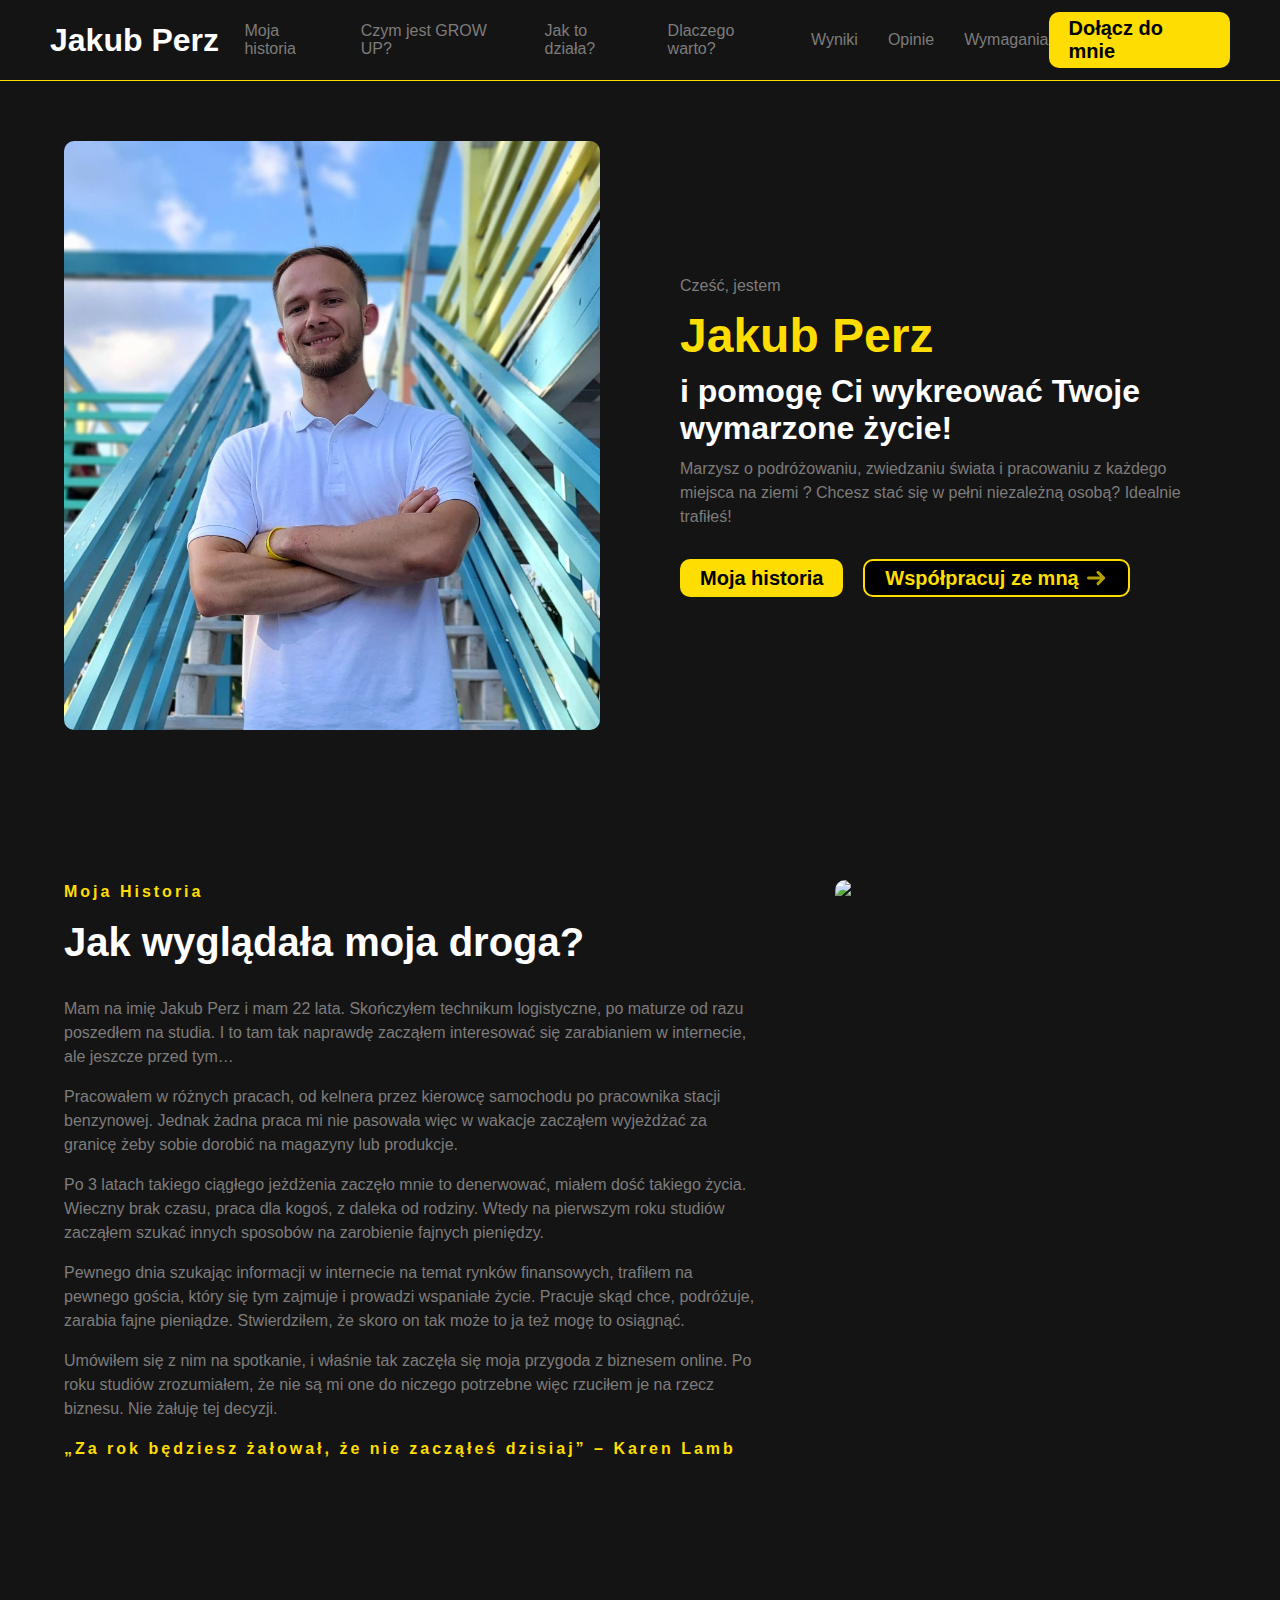
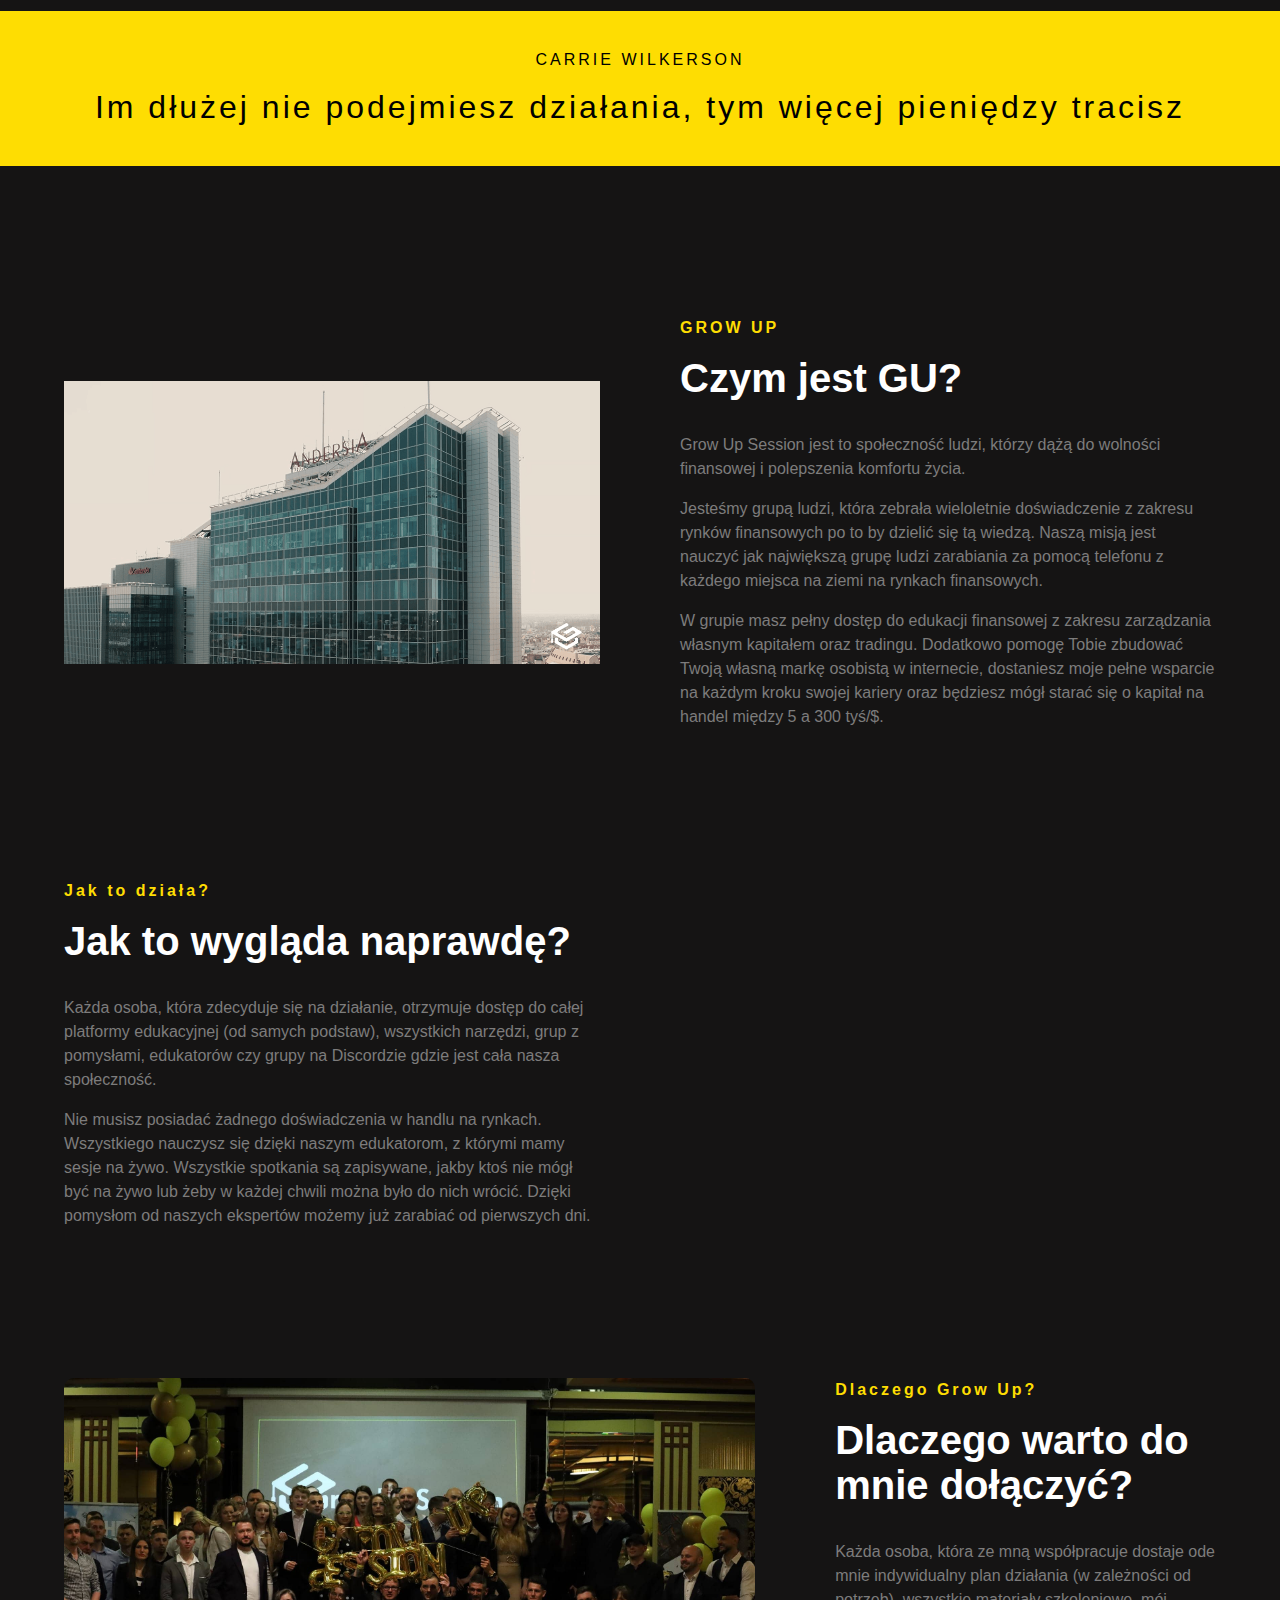
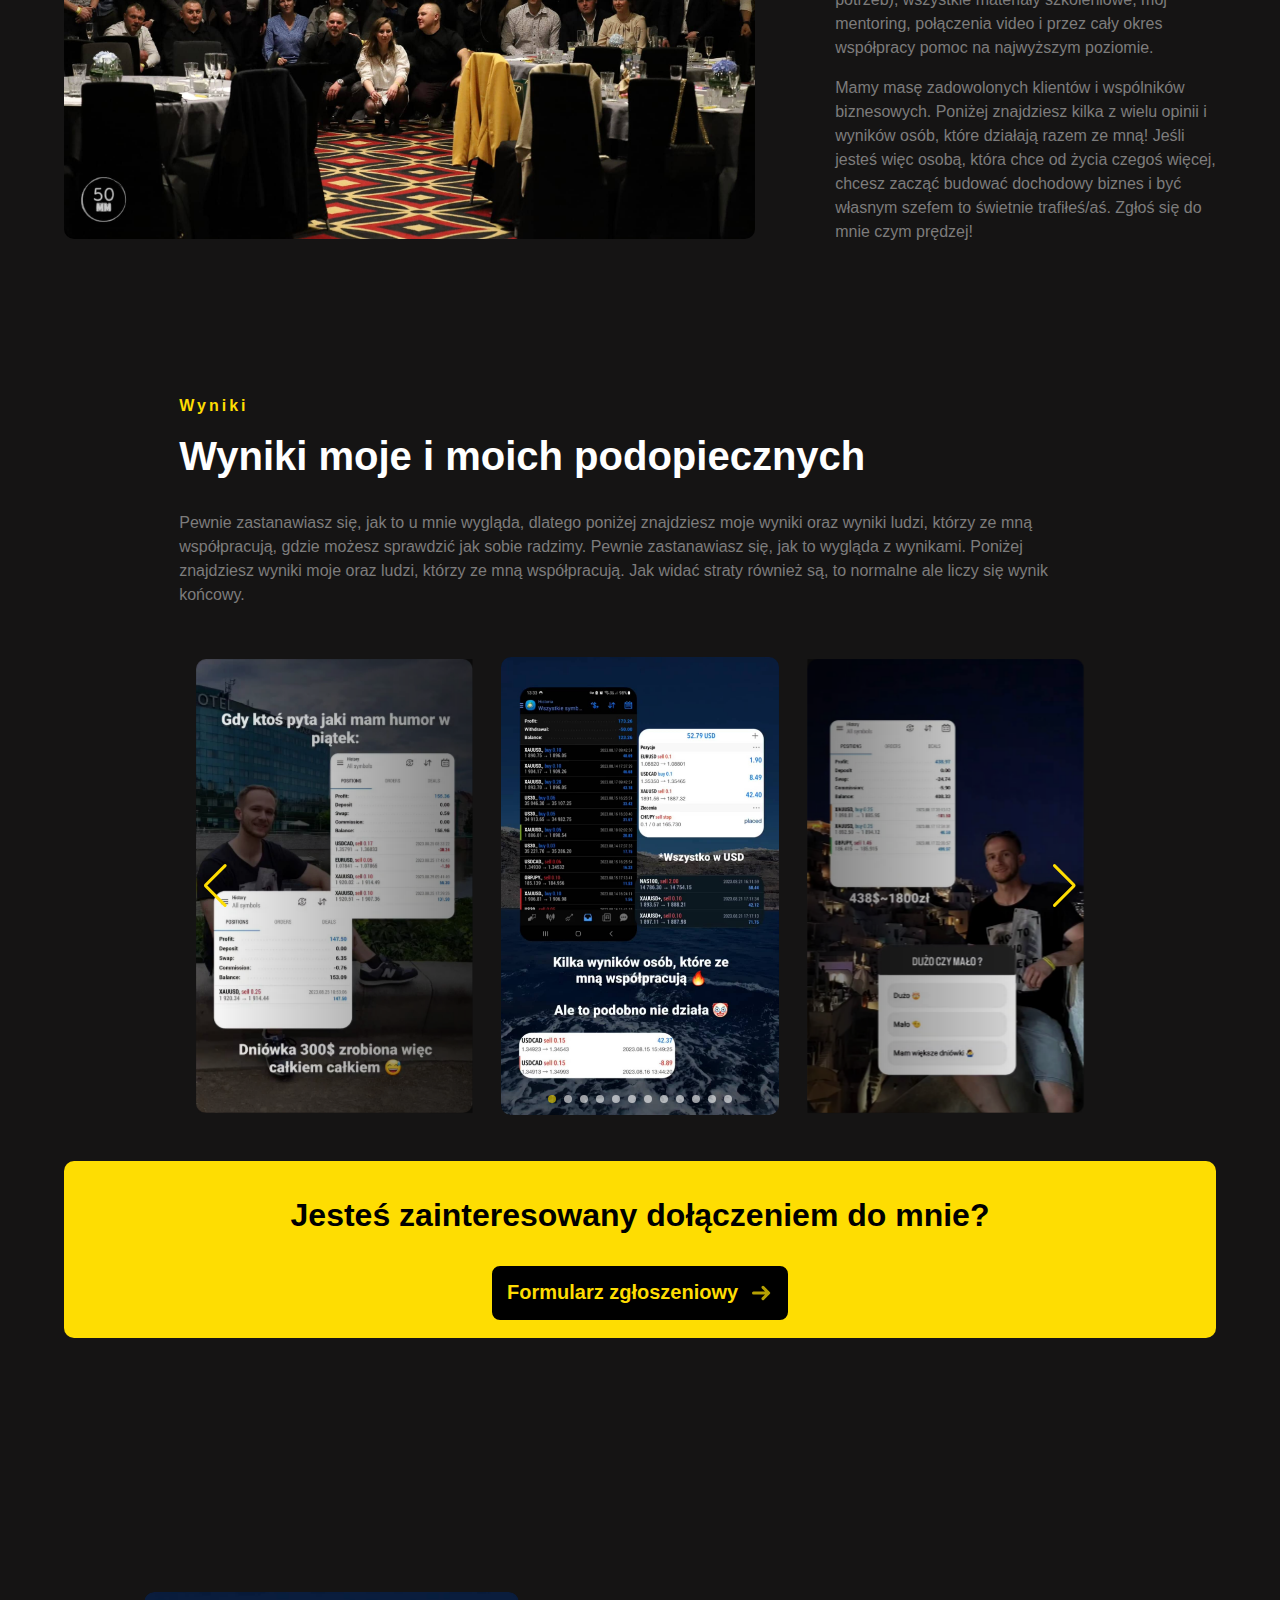
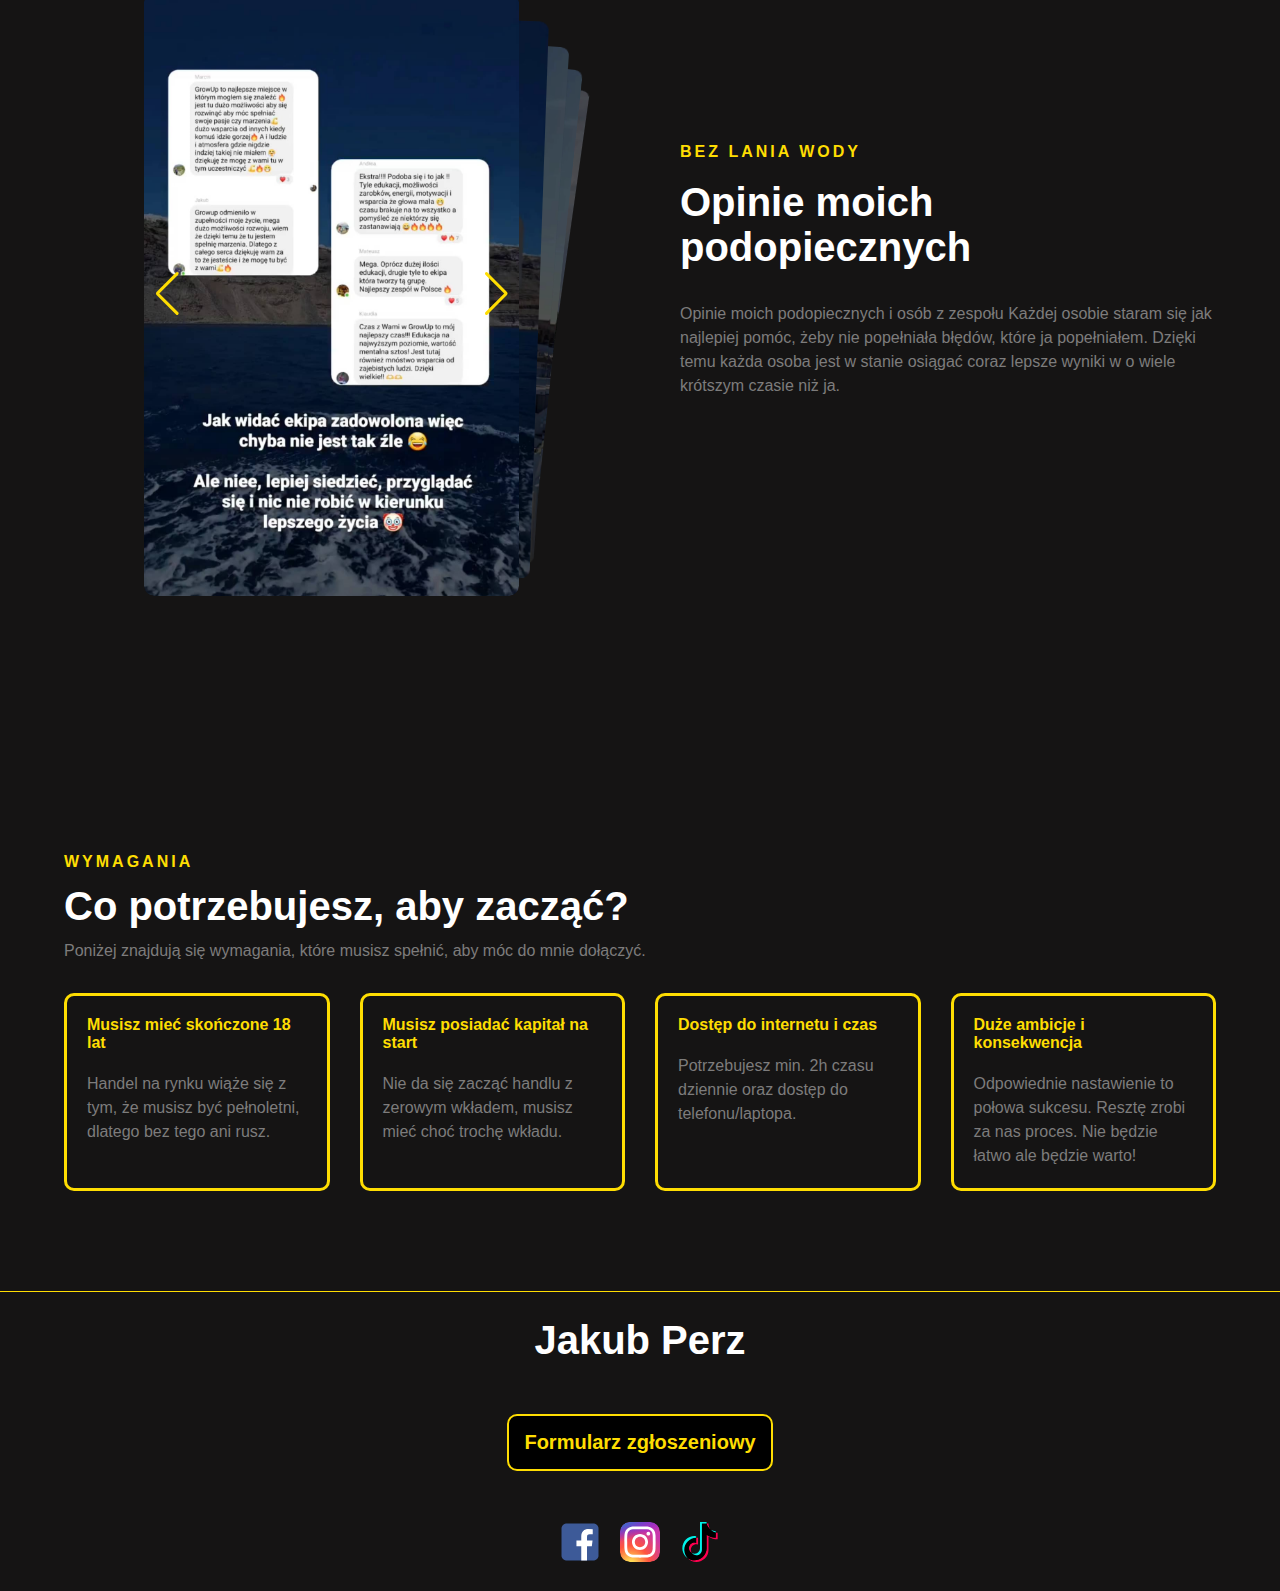
==== index.html @ eadfb3bd "add images" ====
<!DOCTYPE html>
<html lang="pl">
  <head>
    <meta charset="UTF-8" />
    <meta name="viewport" content="width=device-width, initial-scale=1.0" />
    <title>Jakub Perz</title>
    <link rel="stylesheet" type="text/css" href="./css/style.css" />
    <link
      rel="stylesheet"
      href="https://cdn.jsdelivr.net/npm/swiper@10/swiper-bundle.min.css"
    />
    <link
      rel="apple-touch-icon"
      sizes="180x180"
      href="./assets/favicon/apple-touch-icon.png"
    />
    <link
      rel="icon"
      type="image/png"
      sizes="32x32"
      href="./assets/favicon/favicon-32x32.png"
    />
    <link
      rel="icon"
      type="image/png"
      sizes="16x16"
      href="./assets/favicon/favicon-16x16.png"
    />
    <link rel="manifest" href="./assets/favicon/site.webmanifest" />
  </head>
  <body>
    <header class="header">
      <div class="header__wrapper">
        <h1 class="header__logo">Jakub Perz</h1>
        <nav class="header__menu" role="navigation">
          <ul class="nav__menu">
            <li class="nav__menu__item">
              <a class="nav__menu__link" href="#moja-historia">
                Moja historia
              </a>
            </li>
            <li class="nav__menu__item">
              <a class="nav__menu__link" href="#czym-jest-grow-up?">
                Czym jest GROW UP?
              </a>
            </li>
            <li class="nav__menu__item">
              <a class="nav__menu__link" href="#jak-to-działa?"
                >Jak to działa?</a
              >
            </li>
            <li class="nav__menu__item">
              <a class="nav__menu__link" href="#dlaczego-warto?"
                >Dlaczego warto?</a
              >
            </li>
            <li class="nav__menu__item">
              <a class="nav__menu__link" href="#wyniki">Wyniki</a>
            </li>
            <li class="nav__menu__item">
              <a class="nav__menu__link" href="#opinie">Opinie</a>
            </li>
            <li class="nav__menu__item">
              <a class="nav__menu__link" href="#wymagania">Wymagania</a>
            </li>
          </ul>
        </nav>
        <div class="button-wrapper">
          <a class="button" href="./formularz.html"> Dołącz do mnie </a>
          <div class="hamburger">
            <span class="bar"></span>
            <span class="bar"></span>
            <span class="bar"></span>
          </div>
        </div>
      </div>
    </header>
    <main class="container">
      <div class="main__wrapper">
        <section class="about section">
          <img src="./assets/images/Zdjęcia/8.jpg" alt="" />
          <div class="about__text">
            <div class="about__text--small">Cześć, jestem</div>
            <h2 class="about__text__name">Jakub Perz</h2>
            <h3 class="about__text__help">
              i pomogę Ci wykreować Twoje wymarzone życie!
            </h3>
            <p>
              Marzysz o podróżowaniu, zwiedzaniu świata i pracowaniu z każdego
              miejsca na ziemi ? Chcesz stać się w pełni niezależną osobą?
              Idealnie trafiłeś!
            </p>
            <div class="about__buttons-wrapper">
              <a href="#moja-historia" class="button smooth-scroll">
                Moja historia
              </a>
              <a href="./formularz.html" class="button button--outlined">
                Współpracuj ze mną
                <img
                  src="./assets/icons/arrowRight.svg"
                  alt="strzałka w prawo"
                  class="arrowRight"
                />
              </a>
            </div>
          </div>
        </section>
        <section id="moja-historia" class="my-history section">
          <div class="my-history__text-wrapper">
            <div class="my-history__text">Moja Historia</div>
            <h2 class="my-history__title">Jak wyglądała moja droga?</h2>
            <p>
              Mam na imię Jakub Perz i mam 22 lata. Skończyłem technikum
              logistyczne, po maturze od razu poszedłem na studia. I to tam tak
              naprawdę zacząłem interesować się zarabianiem w internecie, ale
              jeszcze przed tym…
            </p>
            <p>
              Pracowałem w różnych pracach, od kelnera przez kierowcę samochodu
              po pracownika stacji benzynowej. Jednak żadna praca mi nie
              pasowała więc w wakacje zacząłem wyjeżdżać za granicę żeby sobie
              dorobić na magazyny lub produkcje.
            </p>
            <p>
              Po 3 latach takiego ciągłego jeżdżenia zaczęło mnie to denerwować,
              miałem dość takiego życia. Wieczny brak czasu, praca dla kogoś, z
              daleka od rodziny. Wtedy na pierwszym roku studiów zacząłem szukać
              innych sposobów na zarobienie fajnych pieniędzy.
            </p>
            <p>
              Pewnego dnia szukając informacji w internecie na temat rynków
              finansowych, trafiłem na pewnego gościa, który się tym zajmuje i
              prowadzi wspaniałe życie. Pracuje skąd chce, podróżuje, zarabia
              fajne pieniądze. Stwierdziłem, że skoro on tak może to ja też mogę
              to osiągnąć.
            </p>
            <p>
              Umówiłem się z nim na spotkanie, i właśnie tak zaczęła się moja
              przygoda z biznesem online. Po roku studiów zrozumiałem, że nie są
              mi one do niczego potrzebne więc rzuciłem je na rzecz biznesu. Nie
              żałuję tej decyzji.
            </p>
            <div class="my-history__text">
              „Za rok będziesz żałował, że nie zacząłeś dzisiaj” – Karen Lamb
            </div>
          </div>
          <img src="./assets/images/Zdjęcia/5.JPG" loading="lazy" />
        </section>
      </div>
      <section class="quote">
        <div class="quote__author">CARRIE WILKERSON</div>
        <div class="quote__text">
          Im dłużej nie podejmiesz działania, tym więcej pieniędzy tracisz
        </div>
      </section>
      <div class="main__wrapper">
        <section id="czym-jest-grow-up?" class="company section">
          <video
            autoplay="false"
            loop
            muted
            playsinline
            poster="./assets/images/Zdjęcia/company-video-poster.png"
          >
            <source src="./assets/company-video.mp4" type="video/mp4" />
            Twoja przeglądarka nie wspiera video
          </video>
          <div class="company__text-wrapper">
            <div class="company__text">GROW UP</div>
            <h2 class="company__title">Czym jest GU?</h2>
            <p>
              Grow Up Session jest to społeczność ludzi, którzy dążą do wolności
              finansowej i polepszenia komfortu życia.
            </p>
            <p>
              Jesteśmy grupą ludzi, która zebrała wieloletnie doświadczenie z
              zakresu rynków finansowych po to by dzielić się tą wiedzą. Naszą
              misją jest nauczyć jak największą grupę ludzi zarabiania za pomocą
              telefonu z każdego miejsca na ziemi na rynkach finansowych.
            </p>
            <p>
              W grupie masz pełny dostęp do edukacji finansowej z zakresu
              zarządzania własnym kapitałem oraz tradingu. Dodatkowo pomogę
              Tobie zbudować Twoją własną markę osobistą w internecie,
              dostaniesz moje pełne wsparcie na każdym kroku swojej kariery oraz
              będziesz mógł starać się o kapitał na handel między 5 a 300 tyś/$.
            </p>
          </div>
        </section>
        <section id="jak-to-działa?" class="how section">
          <div class="how__text-wrapper">
            <div class="how__text">Jak to działa?</div>
            <h2 class="how__title">Jak to wygląda naprawdę?</h2>
            <p>
              Każda osoba, która zdecyduje się na działanie, otrzymuje dostęp do
              całej platformy edukacyjnej (od samych podstaw), wszystkich
              narzędzi, grup z pomysłami, edukatorów czy grupy na Discordzie
              gdzie jest cała nasza społeczność.
            </p>
            <p>
              Nie musisz posiadać żadnego doświadczenia w handlu na rynkach.
              Wszystkiego nauczysz się dzięki naszym edukatorom, z którymi mamy
              sesje na żywo. Wszystkie spotkania są zapisywane, jakby ktoś nie
              mógł być na żywo lub żeby w każdej chwili można było do nich
              wrócić. Dzięki pomysłom od naszych ekspertów możemy już zarabiać
              od pierwszych dni.
            </p>
          </div>
          <iframe
            src="https://www.youtube.com/embed/PjYGWsgnk8g"
            title="Pierwsza Konferencja GrowUp Session"
            frameborder="0"
            allow="accelerometer; autoplay; clipboard-write; encrypted-media; gyroscope; picture-in-picture; web-share"
            allowfullscreen
          ></iframe>
        </section>
        <section id="dlaczego-warto?" class="why section">
          <img src="./assets/images/Zdjęcia/group.JPG" loading="lazy" />
          <div class="why__text-wrapper">
            <div class="why__text">Dlaczego Grow Up?</div>
            <h2 class="why__title">Dlaczego warto do mnie dołączyć?</h2>
            <p>
              Każda osoba, która ze mną współpracuje dostaje ode mnie
              indywidualny plan działania (w zależności od potrzeb), wszystkie
              materiały szkoleniowe, mój mentoring, połączenia video i przez
              cały okres współpracy pomoc na najwyższym poziomie.
            </p>
            <p>
              Mamy masę zadowolonych klientów i wspólników biznesowych. Poniżej
              znajdziesz kilka z wielu opinii i wyników osób, które działają
              razem ze mną! Jeśli jesteś więc osobą, która chce od życia czegoś
              więcej, chcesz zacząć budować dochodowy biznes i być własnym
              szefem to świetnie trafiłeś/aś. Zgłoś się do mnie czym prędzej!
            </p>
          </div>
        </section>
        <section id="wyniki" class="results section">
          <div class="results__text-wrapper">
            <div class="results__title--small">Wyniki</div>
            <h2 class="results__title">Wyniki moje i moich podopiecznych</h2>
            <p>
              Pewnie zastanawiasz się, jak to u mnie wygląda, dlatego poniżej
              znajdziesz moje wyniki oraz wyniki ludzi, którzy ze mną
              współpracują, gdzie możesz sprawdzić jak sobie radzimy. Pewnie
              zastanawiasz się, jak to wygląda z wynikami. Poniżej znajdziesz
              wyniki moje oraz ludzi, którzy ze mną współpracują. Jak widać
              straty również są, to normalne ale liczy się wynik końcowy.
            </p>
          </div>
          <div class="swiper results-swiper">
            <div class="swiper-wrapper">
              <div class="swiper-slide">
                <img src="./assets/images/Wyniki/1.jpg" loading="lazy" />
              </div>
              <div class="swiper-slide">
                <img src="./assets/images/Wyniki/2.jpg" loading="lazy" />
              </div>
              <div class="swiper-slide">
                <img src="./assets/images/Wyniki/3.jpg" loading="lazy" />
              </div>
              <div class="swiper-slide">
                <img src="./assets/images/Wyniki/5.jpg" loading="lazy" />
              </div>
              <div class="swiper-slide">
                <img src="./assets/images/Wyniki/6.jpg" loading="lazy" />
              </div>
              <div class="swiper-slide">
                <img src="./assets/images/Wyniki/7.jpg" loading="lazy" />
              </div>
              <div class="swiper-slide">
                <img src="./assets/images/Wyniki/8.jpg" loading="lazy" />
              </div>
              <div class="swiper-slide">
                <img src="./assets/images/Wyniki/9.jpg" loading="lazy" />
              </div>
              <div class="swiper-slide">
                <img src="./assets/images/Wyniki/10.jpg" loading="lazy" />
              </div>
              <div class="swiper-slide">
                <img src="./assets/images/Wyniki/11.jpg" loading="lazy" />
              </div>
              <div class="swiper-slide">
                <img src="./assets/images/Wyniki/12.jpg" loading="lazy" />
              </div>
              <div class="swiper-slide">
                <img src="./assets/images/Wyniki/13.jpg" loading="lazy" />
              </div>
            </div>
            <div class="swiper-pagination"></div>
            <button class="swiper-button-next"></button>
            <button class="swiper-button-prev"></button>
          </div>
        </section>
        <section class="form-info">
          <div class="form-info__text">
            Jesteś zainteresowany dołączeniem do mnie?
          </div>
          <a href="./formularz.html" class="button button--outlined">
            Formularz zgłoszeniowy
            <img
              src="./assets/icons/arrowRight.svg"
              alt="strzałka w prawo"
              class="arrowRight"
            />
          </a>
        </section>
        <section id="opinie" class="opinions section">
          <div class="swiper swiper-opinions">
            <div class="swiper-wrapper">
              <div class="swiper-slide">
                <img src="./assets/images/Opinie/1.jpg" loading="lazy" />
              </div>
              <div class="swiper-slide">
                <img src="./assets/images/Opinie/2.jpg" loading="lazy" />
              </div>
              <div class="swiper-slide">
                <img src="./assets/images/Opinie/3.jpg" loading="lazy" />
              </div>
              <div class="swiper-slide">
                <img src="./assets/images/Opinie/4.jpg" loading="lazy" />
              </div>
              <div class="swiper-slide">
                <img src="./assets/images/Opinie/5.jpg" loading="lazy" />
              </div>
              <div class="swiper-slide">
                <img src="./assets/images/Opinie/6.jpg" loading="lazy" />
              </div>
              <div class="swiper-slide">
                <img src="./assets/images/Opinie/7.jpg" loading="lazy" />
              </div>
              <div class="swiper-slide">
                <img src="./assets/images/Opinie/8.jpg" loading="lazy" />
              </div>
              <div class="swiper-slide">
                <img src="./assets/images/Opinie/9.jpg" loading="lazy" />
              </div>
              <div class="swiper-slide">
                <img src="./assets/images/Opinie/10.jpg" loading="lazy" />
              </div>
              <div class="swiper-slide">
                <img src="./assets/images/Opinie/11.jpg" loading="lazy" />
              </div>
              <div class="swiper-slide">
                <img src="./assets/images/Opinie/12.jpg" loading="lazy" />
              </div>
              <div class="swiper-slide">
                <img src="./assets/images/Opinie/13.jpg" loading="lazy" />
              </div>
            </div>
            <button class="swiper-button-next"></button>
            <button class="swiper-button-prev"></button>
          </div>
          <div class="opinions__text-wrapper">
            <div class="opinions__title--small">BEZ LANIA WODY</div>
            <h2 class="opinions__title">Opinie moich podopiecznych</h2>
            <p>
              Opinie moich podopiecznych i osób z zespołu Każdej osobie staram
              się jak najlepiej pomóc, żeby nie popełniała błędów, które ja
              popełniałem. Dzięki temu każda osoba jest w stanie osiągać coraz
              lepsze wyniki w o wiele krótszym czasie niż ja.
            </p>
          </div>
        </section>
        <section class="requirements" id="wymagania">
          <div class="requirements__text-wrapper">
            <div class="requirements__title--small">WYMAGANIA</div>
            <h2 class="requirements__title">Co potrzebujesz, aby zacząć?</h2>
            <p>
              Poniżej znajdują się wymagania, które musisz spełnić, aby móc do
              mnie dołączyć.
            </p>
          </div>
          <div class="cards">
            <div class="cards__item">
              <div class="cards__item__title">Musisz mieć skończone 18 lat</div>
              <p>
                Handel na rynku wiąże się z tym, że musisz być pełnoletni,
                dlatego bez tego ani rusz.
              </p>
            </div>
            <div class="cards__item">
              <div class="cards__item__title">
                Musisz posiadać kapitał na start
              </div>
              <p>
                Nie da się zacząć handlu z zerowym wkładem, musisz mieć choć
                trochę wkładu.
              </p>
            </div>
            <div class="cards__item">
              <div class="cards__item__title">Dostęp do internetu i czas</div>
              <p>
                Potrzebujesz min. 2h czasu dziennie oraz dostęp do
                telefonu/laptopa.
              </p>
            </div>
            <div class="cards__item">
              <div class="cards__item__title">Duże ambicje i konsekwencja</div>
              <p>
                Odpowiednie nastawienie to połowa sukcesu. Resztę zrobi za nas
                proces. Nie będzie łatwo ale będzie warto!
              </p>
            </div>
          </div>
        </section>
        <section></section>
      </div>
    </main>
    <footer>
      <div class="logo">Jakub Perz</div>
      <a href="./formularz.html" class="button button--outlined"
        >Formularz zgłoszeniowy
      </a>
      <div class="icons">
        <a
          class="icons_item"
          target="_blank"
          href="https://www.facebook.com/jakub.perz.3"
        >
          <img src="./assets/icons/facebook.svg" alt="facebook" />
        </a>
        <a
          class="icons_item"
          target="_blank"
          href="https://www.instagram.com/jakub_perz/"
        >
          <img src="./assets/icons/instagram.svg" alt="instagram" />
        </a>
        <a
          class="icons_item"
          target="_blank"
          href="https://www.tiktok.com/@jakub_22121"
        >
          <img src="./assets/icons/tiktok.svg" alt="tiktok" />
        </a>
      </div>
    </footer>
  </body>
  <script src="https://cdn.jsdelivr.net/npm/swiper@10/swiper-bundle.min.js"></script>
  <script src="./js/script.js"></script>
</html>
---- css/style.css ----
*,
html,
*:before,
*:after {
  padding: 0;
  margin: 0;
  box-sizing: border-box;
  font-family: "Poppins", sans-serif;
}

html {
  scroll-behavior: smooth;
  scroll-padding-top: 150px;
}

body {
  background-color: #151414;
}

.main__wrapper {
  width: 70%;
  margin-left: 15%;
  margin-right: 15%;
}

.container {
  margin-top: 50px;
}

img {
  width: 100%;
  height: auto;
  border-radius: 10px;
}

.section {
  display: grid;
  grid-template-columns: 1fr 1fr;
  -moz-column-gap: 80px;
       column-gap: 80px;
  width: 100%;
  margin-bottom: 150px;
}

@media screen and (max-width: 1200px) {
  .main__wrapper {
    width: 98%;
    margin-left: 1%;
    margin-right: 1%;
  }
  .section {
    grid-template-columns: 1fr;
  }
}
@media screen and (max-width: 1500px) {
  .main__wrapper {
    width: 90%;
    margin-left: 5%;
    margin-right: 5%;
  }
}
::-webkit-scrollbar {
  border: 2px solid #fff;
  border-radius: 10px;
}

::-webkit-scrollbar-thumb {
  background-color: #fedd02;
  border-radius: 10px;
}

.button {
  display: flex;
  align-items: center;
  min-width: -moz-fit-content;
  min-width: fit-content;
  background-color: #fedd02;
  color: #000;
  padding: 5px 20px;
  border-radius: 10px;
  font-size: 1.25rem;
  font-weight: 600;
  text-decoration: none;
}
.button .arrowLeft {
  margin-right: 5px;
  width: 24px;
  height: 24px;
}
.button .arrowRight {
  margin-left: 5px;
  width: 24px;
  height: 24px;
}
.button--outlined {
  background-color: #000;
  border: 2px solid #fedd02;
  color: #fedd02;
}
.button:hover {
  opacity: 0.7;
}

.header {
  position: sticky;
  top: 0;
  background-color: #151414;
  border-bottom: 1px solid #fedd02;
  z-index: 10;
  width: 100%;
}
.header__wrapper {
  height: 80px;
  display: flex;
  align-items: center;
  justify-content: space-between;
  margin: 0 50px;
}
.header__logo {
  color: #fff;
  width: 200px;
}

.nav__menu {
  display: flex;
  justify-content: center;
  flex-wrap: nowrap;
  align-items: center;
  gap: 30px;
  width: 100%;
}
.nav__menu__item {
  list-style: none;
}
.nav__menu__link {
  color: #7d7c7c;
  text-decoration: none;
  position: relative;
}
.nav__menu__link::after {
  content: "";
  position: absolute;
  background-color: #fedd02;
  height: 3px;
  width: 0;
  left: 0;
  bottom: -10px;
  transition: 0.3s;
}
.nav__menu__link:hover::after {
  width: 100%;
}
.nav__menu__link:hover {
  color: #fff;
}

.hamburger {
  display: none;
  cursor: pointer;
}

.bar {
  display: block;
  width: 25px;
  height: 3px;
  margin: 5px auto;
  transition: all 0.3s ease-in-out;
  background-color: #fff;
}

@media screen and (max-width: 1200px) {
  .header__wrapper {
    justify-content: space-between;
    margin: 0 20px;
  }
  .hamburger {
    display: block;
  }
  .hamburger.active .bar:nth-child(2) {
    opacity: 0;
  }
  .hamburger.active .bar:nth-child(1) {
    transform: translateY(8px) rotate(45deg);
  }
  .hamburger.active .bar:nth-child(3) {
    transform: translateY(-8px) rotate(-45deg);
  }
  .nav__menu {
    position: fixed;
    left: -110%;
    top: 81px;
    gap: 0;
    flex-direction: column;
    background-color: #151414;
    width: 100%;
    text-align: center;
    transition: 0.3s;
    font-size: 1rem;
    padding: 20px 0;
    box-shadow: 0px 4px 18px 0px rgba(95, 99, 32, 0.5);
  }
  .nav__menu__item {
    margin: 16px 0;
  }
  .nav__menu.active {
    left: 0;
  }
  .button-wrapper {
    display: flex;
    align-items: center;
  }
  .button-wrapper .button {
    margin-right: 1rem;
    padding: 10px;
    font-size: 12px;
    font-weight: 800;
  }
}
footer {
  display: grid;
  grid-template-columns: 1fr;
  justify-items: center;
  align-items: center;
  margin-top: 100px;
  height: 300px;
  border-top: 1px solid #fedd02;
}
footer .button {
  display: flex;
  align-items: center;
  justify-content: space-between;
  padding: 15px;
}
footer .logo {
  width: 100%;
  font-size: 2.5rem;
  font-weight: 700;
  text-align: center;
  color: #fff;
}
footer .icons {
  display: grid;
  grid-template-columns: repeat(3, 1fr);
  gap: 20px;
}
footer img {
  width: 40px;
  height: 40px;
}

.about {
  margin-top: 60px;
}
.about__text {
  display: grid;
  grid-template-columns: 1fr;
  align-content: center;
  row-gap: 10px;
  width: 100%;
}
.about__text__name {
  font-size: 3rem;
  color: #fedd02;
}
.about__text__help {
  color: #fff;
  font-size: 2rem;
}
.about__text--small {
  font-weight: 200;
  font-size: 1rem;
  color: #7d7c7c;
  line-height: 1.5rem;
}
.about__buttons-wrapper {
  display: flex;
  flex-wrap: wrap;
  gap: 20px;
  margin-top: 20px;
}
.about p {
  color: #7d7c7c;
  line-height: 1.5rem;
}

@media screen and (max-width: 1200px) {
  .about__text {
    grid-row: 1;
    margin-bottom: 50px;
  }
}
.my-history {
  grid-template-columns: 60% 1fr;
}
.my-history__text-wrapper {
  display: grid;
  grid-template-columns: 1fr;
  align-content: center;
  row-gap: 1rem;
  width: 100%;
}
.my-history__title {
  margin-bottom: 1rem;
  color: #fff;
  font-size: 2.5rem;
}
.my-history__text {
  color: #fedd02;
  font-size: 1rem;
  font-weight: 600;
  line-height: 1.5rem;
  letter-spacing: 3px;
}
.my-history p {
  color: #7d7c7c;
  line-height: 1.5rem;
}

@media screen and (max-width: 1200px) {
  .my-history {
    grid-template-columns: 1fr;
    gap: 20px;
  }
}
.quote {
  width: 100%;
  background-color: #fedd02;
  display: grid;
  grid-template-columns: 1fr;
  justify-items: center;
  align-content: center;
  padding: 40px;
  margin-bottom: 150px;
}
.quote__author {
  letter-spacing: 3px;
  font-size: 1rem;
}
.quote__text {
  margin-top: 20px;
  letter-spacing: 3px;
  font-size: 2rem;
}

@media screen and (max-width: 1200px) {
  .quote__text {
    text-align: center;
  }
}
.company__text-wrapper {
  display: grid;
  grid-template-columns: 1fr;
  align-content: center;
  row-gap: 1rem;
  width: 100%;
}
.company__title {
  margin-bottom: 1rem;
  color: #fff;
  font-size: 2.5rem;
}
.company__text {
  color: #fedd02;
  font-size: 1rem;
  font-weight: 600;
  line-height: 1.5rem;
  letter-spacing: 3px;
}
.company p {
  color: #7d7c7c;
  line-height: 1.5rem;
}
.company video {
  width: 100%;
  height: 100%;
}

@media screen and (max-width: 1200px) {
  .company__text-wrapper {
    grid-row: 1;
    margin-bottom: 30px;
  }
}
.how__text-wrapper {
  display: grid;
  grid-template-columns: 1fr;
  align-content: center;
  row-gap: 1rem;
  width: 100%;
}
.how__title {
  margin-bottom: 1rem;
  color: #fff;
  font-size: 2.5rem;
}
.how__text {
  color: #fedd02;
  font-size: 1rem;
  font-weight: 600;
  line-height: 1.5rem;
  letter-spacing: 3px;
}
.how p {
  color: #7d7c7c;
  line-height: 1.5rem;
}
.how iframe {
  width: 100%;
  height: 100%;
}

@media screen and (max-width: 1200px) {
  .how {
    grid-template-columns: 1fr;
    gap: 20px;
  }
  .how iframe {
    height: 400px;
  }
}
.results {
  display: grid;
  grid-template-columns: 1fr;
  -moz-column-gap: 80px;
       column-gap: 80px;
  width: 100%;
  margin-top: 100px;
  margin-bottom: 0;
}
.results__text-wrapper {
  display: grid;
  grid-template-columns: 1fr;
  align-content: center;
  row-gap: 1rem;
  width: 80%;
}
.results__title {
  margin-bottom: 1rem;
  color: #fff;
  font-size: 2.5rem;
}
.results__title--small {
  color: #fedd02;
  font-size: 1rem;
  font-weight: 600;
  line-height: 1.5rem;
  letter-spacing: 3px;
}
.results p {
  color: #7d7c7c;
  line-height: 1.5rem;
}

.swiper {
  margin-top: 50px;
  width: 70vw;
  height: 70%;
}
.swiper .swiper-button-next,
.swiper .swiper-button-prev {
  color: #fedd02;
  border: none;
  background: none;
}
.swiper .swiper-slide img {
  display: block;
  width: 100%;
  height: 100%;
  -o-object-fit: cover;
     object-fit: cover;
}
.swiper .swiper-pagination-bullet {
  color: #fff;
  opacity: 0.6;
  background-color: #fff;
}
.swiper .swiper-pagination-bullet-active {
  color: #fff;
  background: #fedd02;
}

@media screen and (max-width: 1500px) {
  .results {
    justify-items: center;
  }
}
@media screen and (max-width: 1200px) {
  .swiper {
    width: 60vw;
  }
}
.form-info {
  display: grid;
  grid-template-columns: 1fr;
  justify-items: center;
  align-content: center;
  gap: 30px;
  background-color: #fedd02;
  border-radius: 10px;
  padding: 1rem;
  margin-bottom: 100px;
  margin-top: -100px;
}
.form-info__text {
  font-size: 2rem;
  font-weight: 700;
  padding-top: 20px;
  text-align: center;
}
.form-info a {
  display: flex;
  align-items: center;
  justify-content: space-between;
  width: 300px;
  padding: 15px;
}

.why {
  grid-template-columns: 60% 1fr;
}
.why__text-wrapper {
  display: grid;
  grid-template-columns: 1fr;
  align-content: center;
  row-gap: 1rem;
  width: 100%;
}
.why__title {
  margin-bottom: 1rem;
  color: #fff;
  font-size: 2.5rem;
}
.why__text {
  color: #fedd02;
  font-size: 1rem;
  font-weight: 600;
  line-height: 1.5rem;
  letter-spacing: 3px;
}
.why p {
  color: #7d7c7c;
  line-height: 1.5rem;
}

@media screen and (max-width: 1200px) {
  .why {
    display: flex;
    flex-wrap: wrap;
    flex-direction: column-reverse;
    gap: 20px;
  }
}
.opinions {
  grid-template-columns: 1fr 1fr;
  align-items: center;
}
.opinions__text-wrapper {
  display: grid;
  grid-template-columns: 1fr;
  align-content: center;
  row-gap: 1rem;
  width: 100%;
}
.opinions__title {
  margin-bottom: 1rem;
  color: #fff;
  font-size: 2.5rem;
}
.opinions__title--small {
  color: #fedd02;
  font-size: 1rem;
  font-weight: 600;
  line-height: 1.5rem;
  letter-spacing: 3px;
}
.opinions p {
  color: #7d7c7c;
  line-height: 1.5rem;
}
.opinions .swiper {
  width: 70%;
  max-width: 30vw;
  height: 70%;
  background: none;
}
.opinions .swiper-slide {
  border-radius: 10px;
}

@media screen and (min-width: 1500px) {
  .opinions {
    margin-bottom: 0;
  }
}
@media screen and (max-width: 1200px) {
  .opinions {
    display: flex;
    flex-wrap: wrap;
    flex-direction: column-reverse;
  }
  .opinions .swiper {
    width: 40%;
    height: 90vh;
  }
}
.requirements {
  margin-top: 100px;
  grid-template-columns: 1fr 1fr;
  margin-top: 0;
}
.requirements__text-wrapper {
  display: grid;
  grid-template-columns: 1fr;
  align-content: center;
  row-gap: 10px;
  width: 100%;
}
.requirements__title {
  color: #fff;
  font-size: 2.5rem;
}
.requirements__title--small {
  color: #fedd02;
  font-size: 1rem;
  font-weight: 600;
  line-height: 1.5rem;
  letter-spacing: 3px;
}
.requirements p {
  color: #7d7c7c;
  line-height: 1.5rem;
}
.requirements .cards {
  display: grid;
  grid-template-columns: repeat(4, 1fr);
  gap: 30px;
  margin-top: 30px;
}
.requirements .cards__item {
  border-radius: 10px;
  border: 3px solid #fedd02;
  padding: 20px;
  padding-top: 20px;
}
.requirements .cards__item__title {
  color: #fedd02;
  font-size: 1rem;
  font-weight: 700;
  margin-bottom: 20px;
}

@media screen and (max-width: 1200px) {
  .requirements {
    justify-items: center;
  }
  .requirements .cards {
    grid-template-columns: repeat(2, 1fr);
  }
}
@media screen and (max-width: 520px) {
  .requirements .cards {
    grid-template-columns: 1fr;
  }
}
form {
  display: grid;
  grid-template-columns: 1fr;
  justify-items: center;
  max-width: 800px;
  width: 60%;
  min-width: 400px;
  margin: 0 auto;
  border: 2px solid #fedd02;
  margin-top: 30px;
  color: #fff;
  padding: 30px;
}
form .form__item {
  display: grid;
  grid-template-columns: 1fr;
  gap: 10px;
  width: 100%;
  padding: 20px;
  border-radius: 10px;
}
form .form__item__label {
  width: 100%;
}
form .form__item__label--checkbox {
  font-weight: 200;
  width: 100%;
  background: #333333;
  padding: 1rem;
  border-radius: 10px;
}
form .form__item__label--checkbox:has(input:checked) {
  font-weight: 300;
  background-color: #4e4e4e;
}
form .form__item__label--checkbox input {
  accent-color: #fedd02;
}
form .form__item__input {
  width: 100%;
  height: 50px;
  padding-left: 1rem;
  border: none;
  border-radius: 10px;
  background-color: #333333;
  color: #fff;
}
form .form__item__input::-moz-placeholder {
  color: #7d7c7c;
}
form .form__item__input::placeholder {
  color: #7d7c7c;
}
form .button {
  margin-top: 20px;
  border: none;
}
form .input--hidden {
  display: none;
}

.form-header-wrapper {
  width: 100%;
  display: flex;
  flex-wrap: wrap;
  justify-content: center;
  align-items: center;
  gap: 100px;
  margin: 30px auto;
  padding: 0 30px;
}

.form__title {
  width: 100%;
  text-align: center;
  color: #fff;
  margin-top: 100px;
  font-size: 1.5rem;
}

@media screen and (max-width: 800px) {
  .form-header-wrapper {
    flex-direction: column-reverse;
  }
  form {
    border: none;
    width: 100%;
  }
}
.thanks {
  padding-bottom: 50px;
  max-height: 50vh;
}
.thanks-header {
  display: flex;
  justify-content: center;
  width: 100%;
  margin-top: 30px;
}
.thanks-wrapper {
  display: grid;
  grid-template-columns: 1fr 1fr;
  width: 60%;
  gap: 100px;
  margin: 0 auto;
  margin-top: 100px;
}
.thanks-wrapper img {
  width: 400px;
  height: auto;
  border-radius: 10px;
}
.thanks__text {
  display: grid;
  grid-template-columns: 1fr;
  align-content: center;
  gap: 20px;
  color: #fff;
  margin-top: 50px;
}
.thanks__text b {
  color: #fedd02;
}
.thanks__text h2 {
  font-size: 2rem;
}
.thanks__text p {
  color: #7d7c7c;
}
.thanks__text a {
  margin-top: 20px;
  width: -moz-fit-content;
  width: fit-content;
}

@media screen and (max-width: 1500px) {
  .thanks-wrapper {
    width: 80%;
  }
}
@media screen and (max-width: 1050px) {
  .thanks-wrapper {
    grid-template-columns: 1fr;
    margin-top: 10px;
  }
  .thanks-wrapper img {
    width: 100%;
  }
}/*# sourceMappingURL=style.css.map */
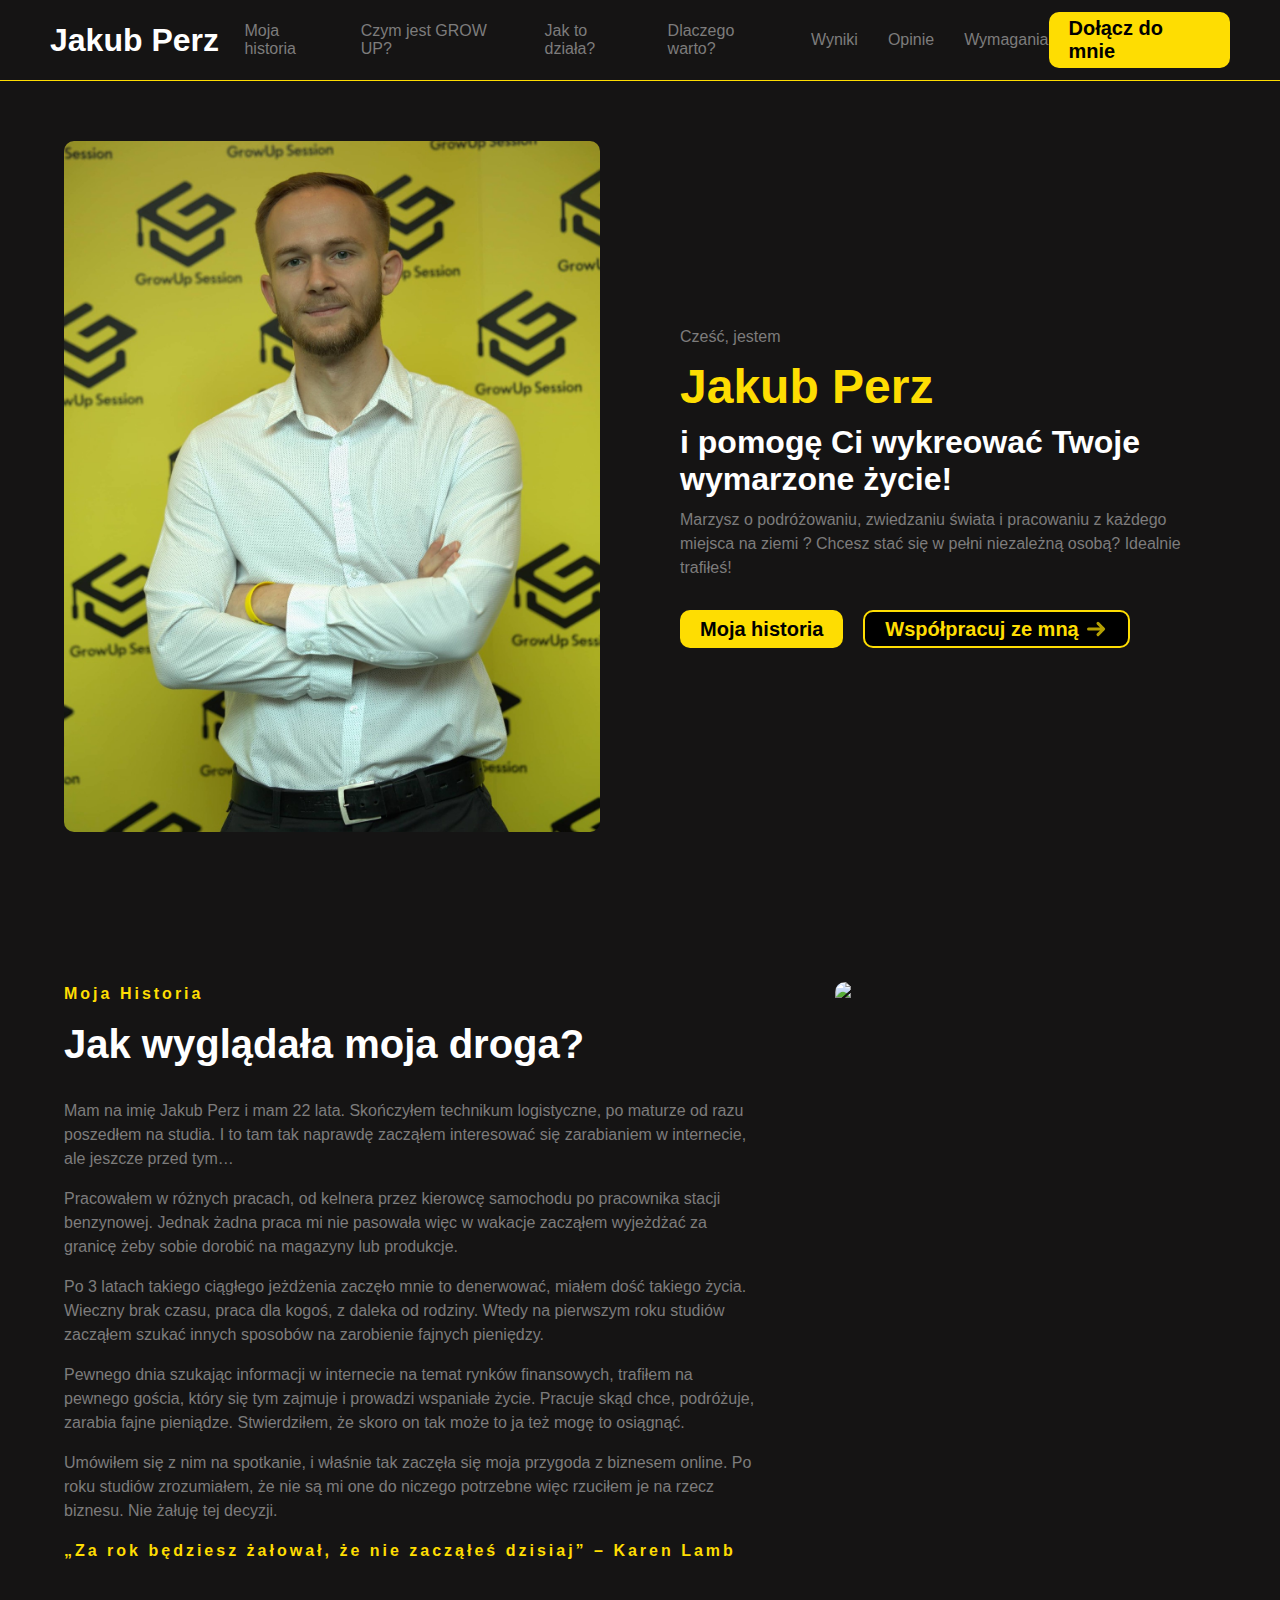
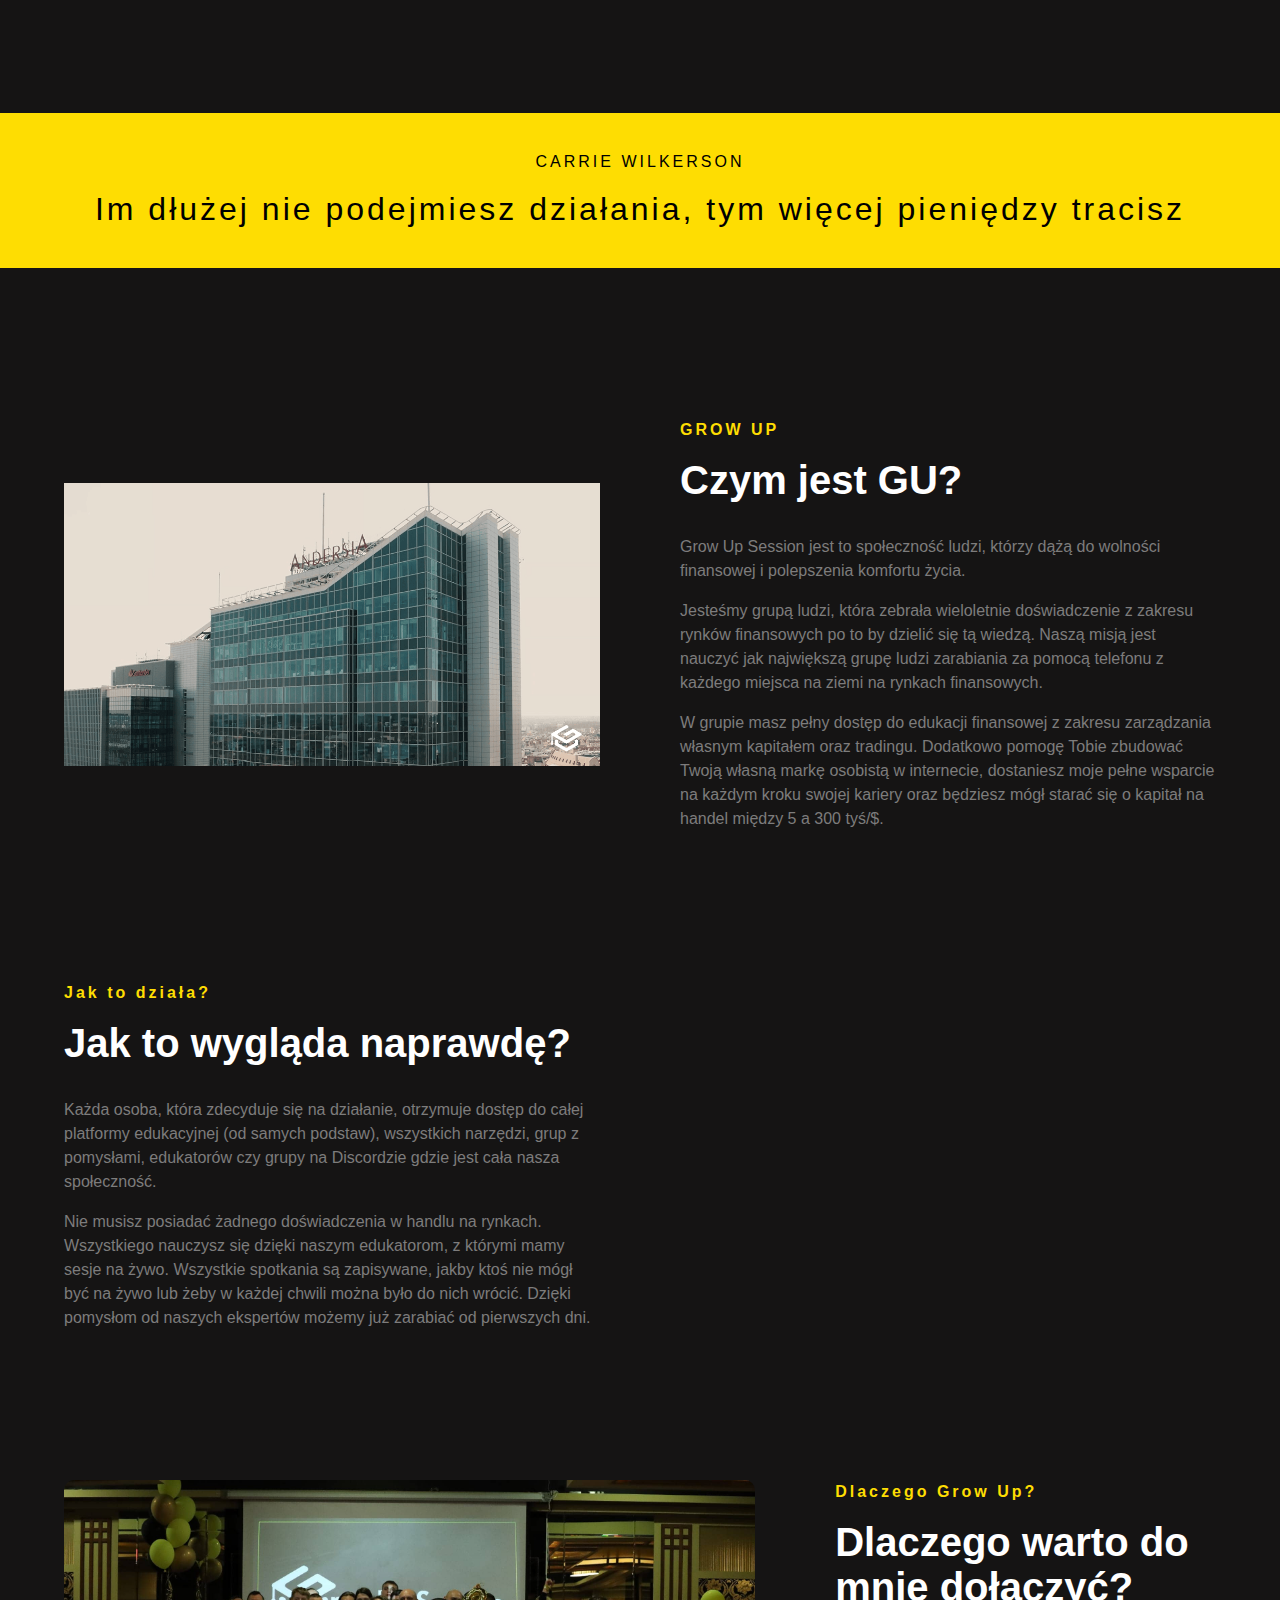
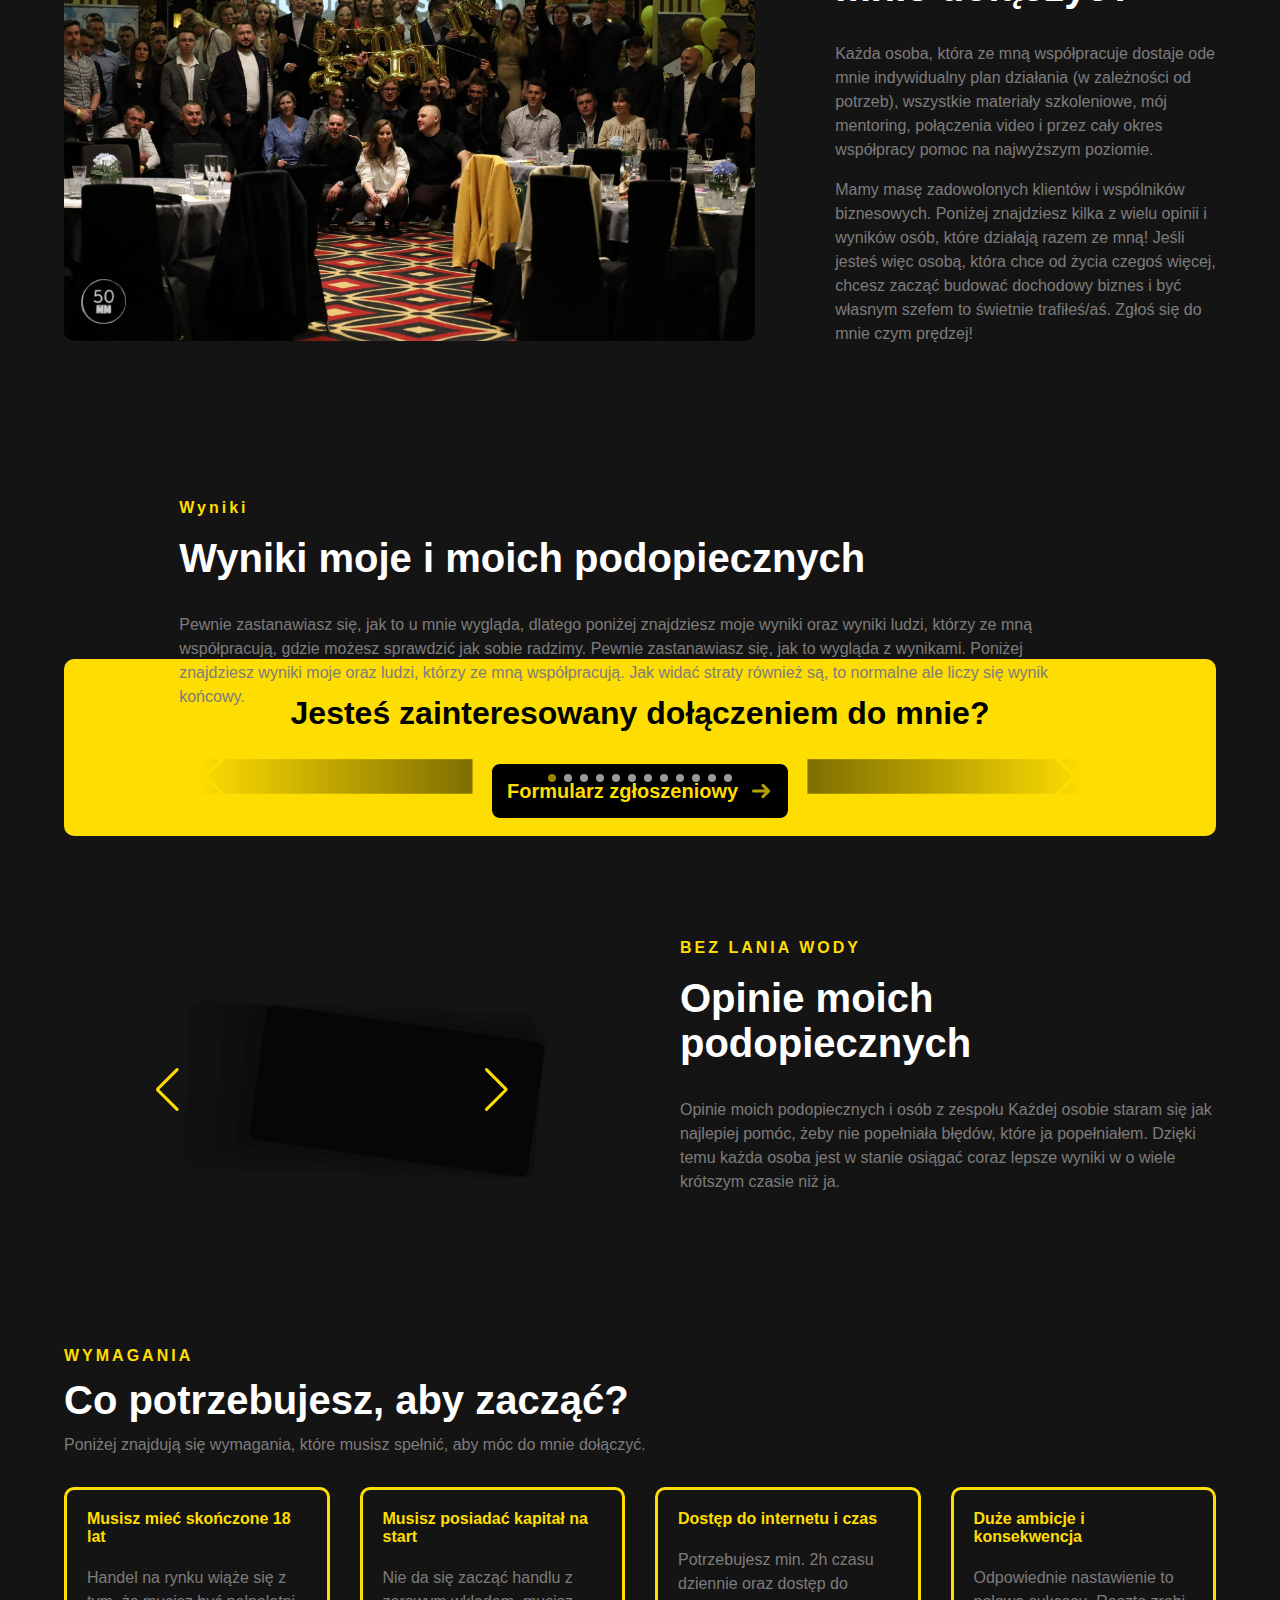
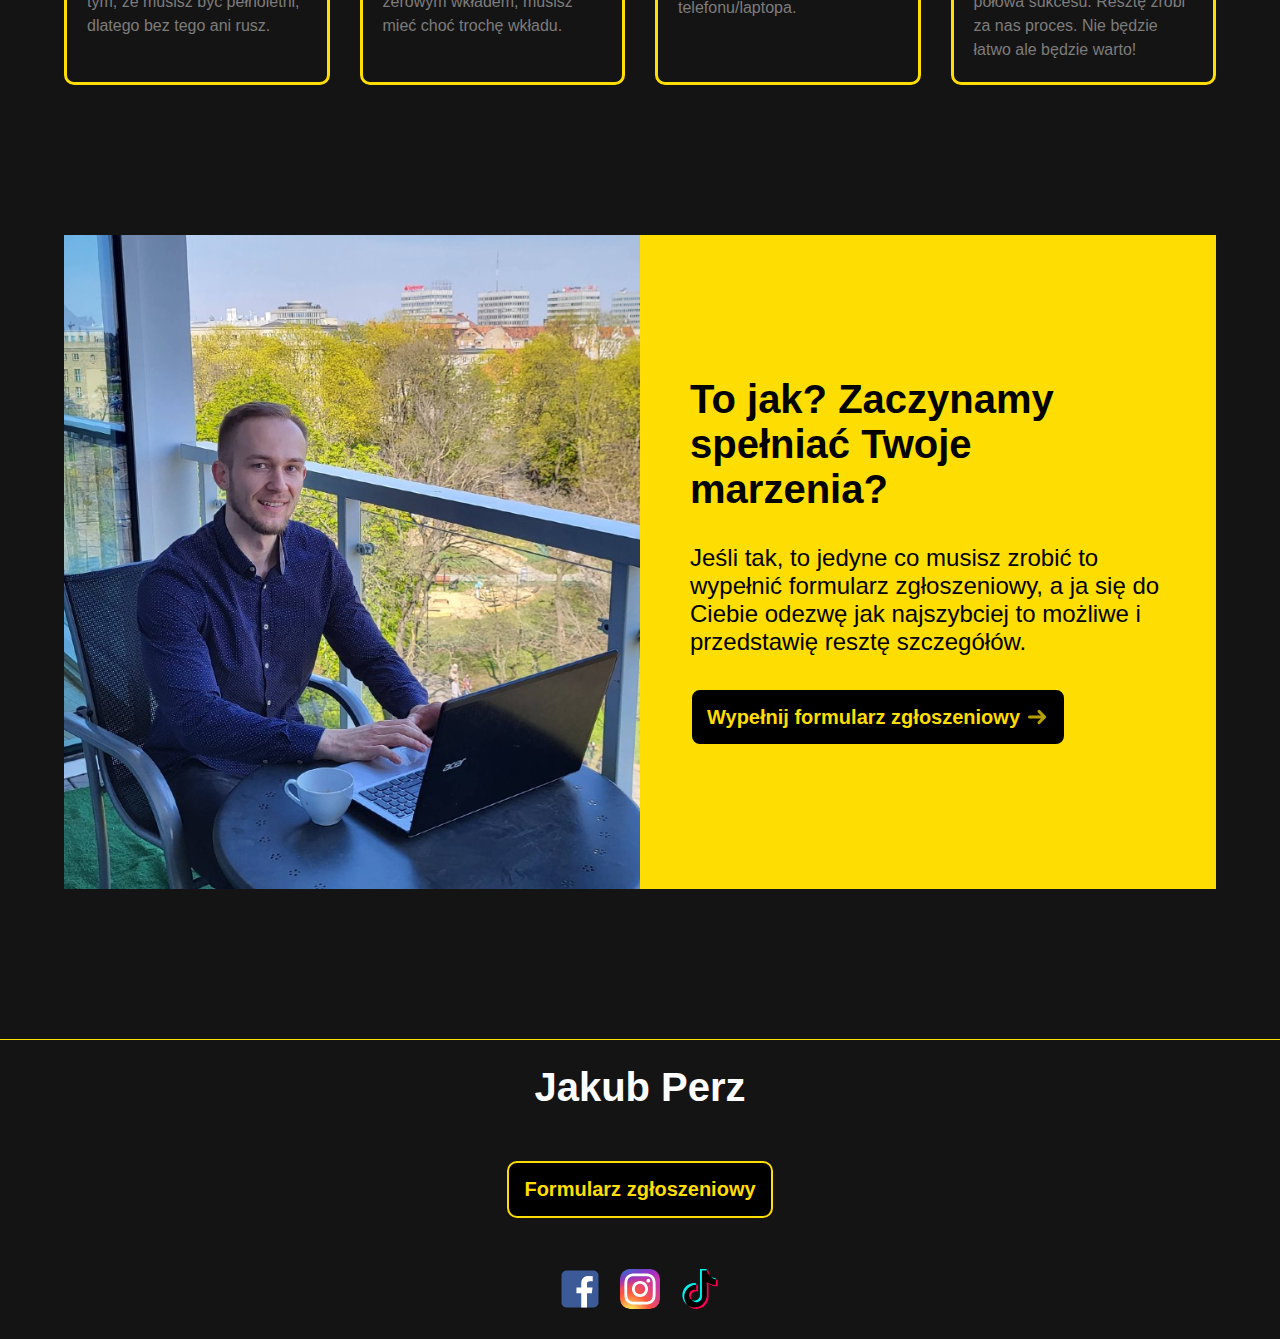
==== commit 881d6056: "change images order" ====
--- a/index.html
+++ b/index.html
@@ -78,7 +78,7 @@
     <main class="container">
       <div class="main__wrapper">
         <section class="about section">
-          <img src="./assets/images/Zdjęcia/8.jpg" alt="" />
+          <img src="./assets/images/Zdjęcia/9.jpg" alt="" />
           <div class="about__text">
             <div class="about__text--small">Cześć, jestem</div>
             <h2 class="about__text__name">Jakub Perz</h2>
@@ -144,7 +144,7 @@
               „Za rok będziesz żałował, że nie zacząłeś dzisiaj” – Karen Lamb
             </div>
           </div>
-          <img src="./assets/images/Zdjęcia/5.JPG" loading="lazy" />
+          <img src="./assets/images/Zdjęcia/8.JPG" loading="lazy" />
         </section>
       </div>
       <section class="quote">
@@ -403,7 +403,27 @@
             </div>
           </div>
         </section>
-        <section></section>
+        <section class="interested section">
+          <img src="./assets/images/Zdjęcia/5.jpg" />
+          <div class="interested__text-wrapper">
+            <div class="interested__title">
+              To jak? Zaczynamy spełniać Twoje marzenia?
+            </div>
+            <p>
+              Jeśli tak, to jedyne co musisz zrobić to wypełnić formularz
+              zgłoszeniowy, a ja się do Ciebie odezwę jak najszybciej to możliwe
+              i przedstawię resztę szczegółów.
+            </p>
+            <a href="./formularz.html" class="button button--outlined">
+              Wypełnij formularz zgłoszeniowy
+              <img
+                src="./assets/icons/arrowRight.svg"
+                alt="strzałka w prawo"
+                class="arrowRight"
+              />
+            </a>
+          </div>
+        </section>
       </div>
     </main>
     <footer>
--- a/css/style.css
+++ b/css/style.css
@@ -607,6 +607,7 @@
   margin-top: 100px;
   grid-template-columns: 1fr 1fr;
   margin-top: 0;
+  margin-bottom: 150px;
 }
 .requirements__text-wrapper {
   display: grid;
@@ -810,4 +811,34 @@
   .thanks-wrapper img {
     width: 100%;
   }
+}
+.interested {
+  grid-template-columns: 1fr 1fr;
+  gap: 0;
+}
+.interested__text-wrapper {
+  display: grid;
+  grid-template-columns: 1fr;
+  align-content: center;
+  padding: 50px;
+  row-gap: 2rem;
+  width: 100%;
+  background-color: #fedd02;
+}
+.interested__title {
+  color: #000;
+  font-weight: 700;
+  font-size: 2.5rem;
+}
+.interested p {
+  color: #000;
+  font-size: 1.5rem;
+}
+.interested a {
+  width: -moz-fit-content;
+  width: fit-content;
+  padding: 15px;
+}
+.interested img {
+  border-radius: 0;
 }/*# sourceMappingURL=style.css.map */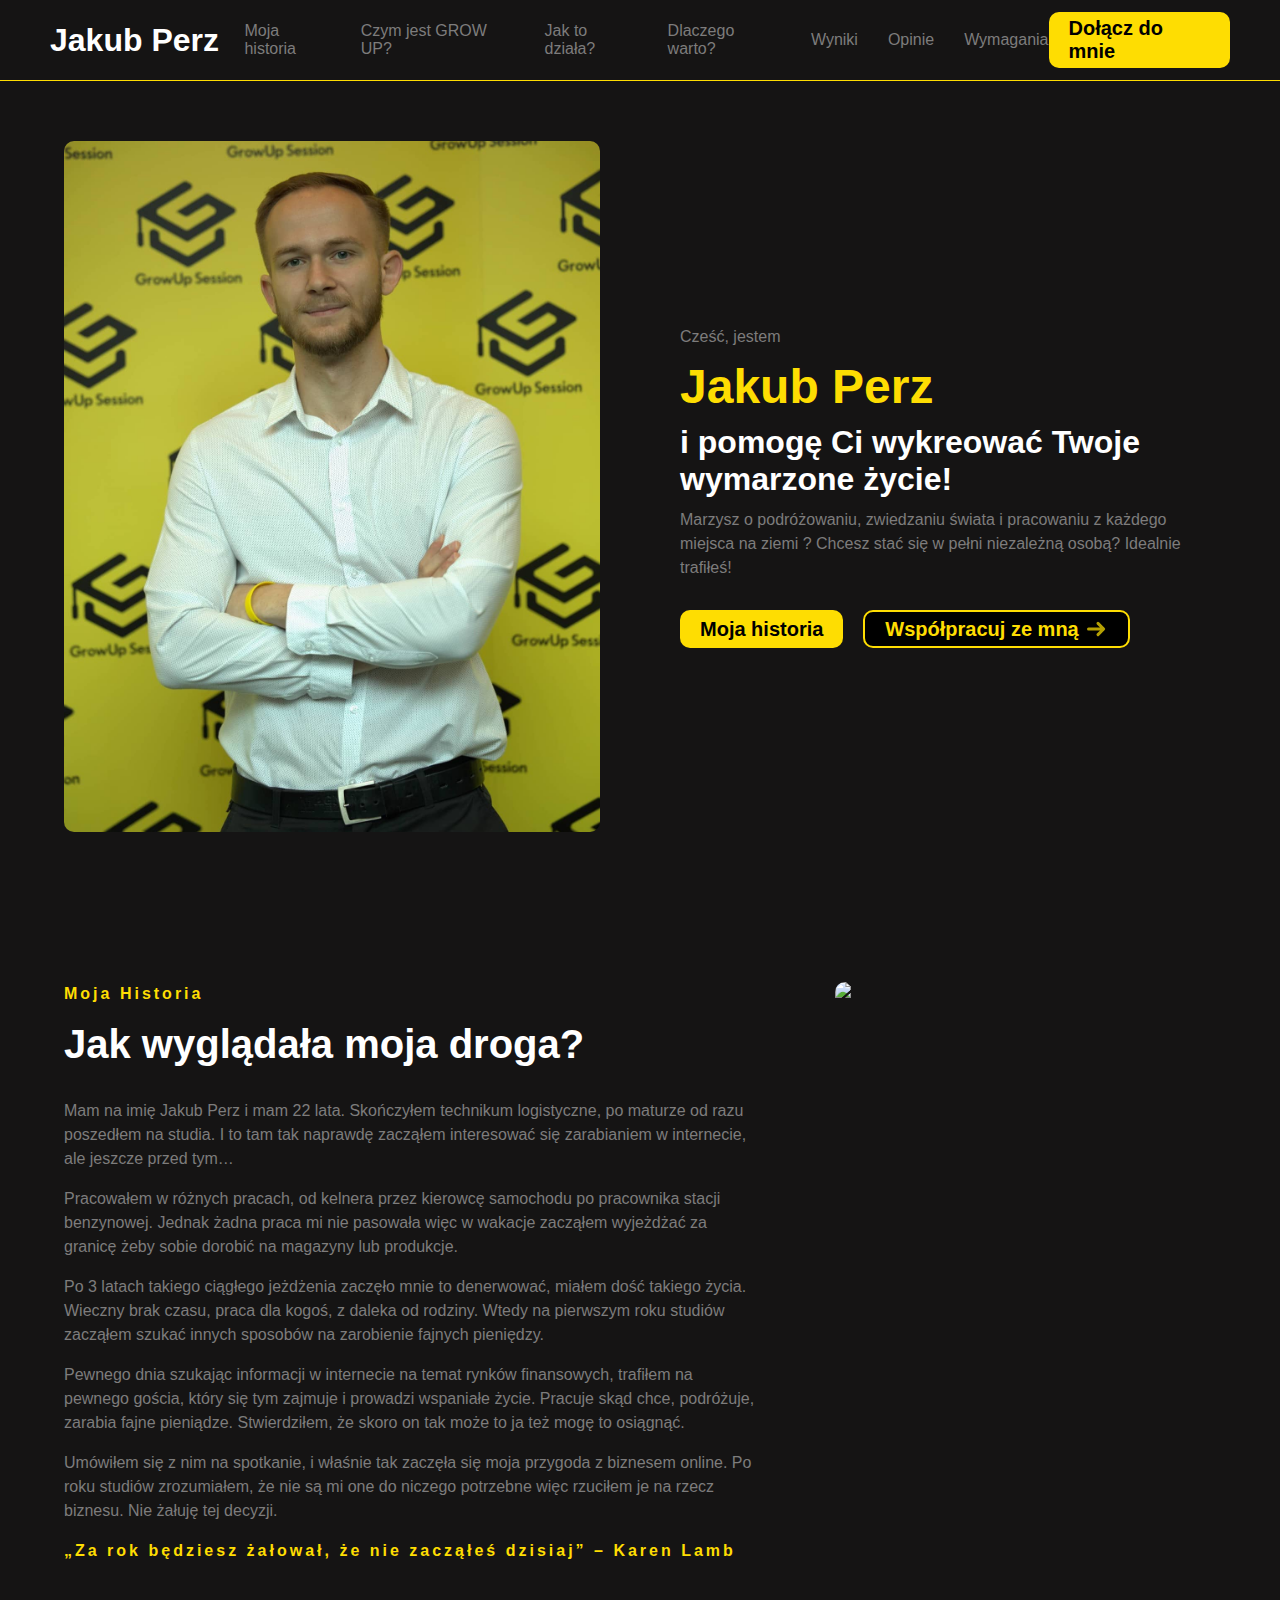
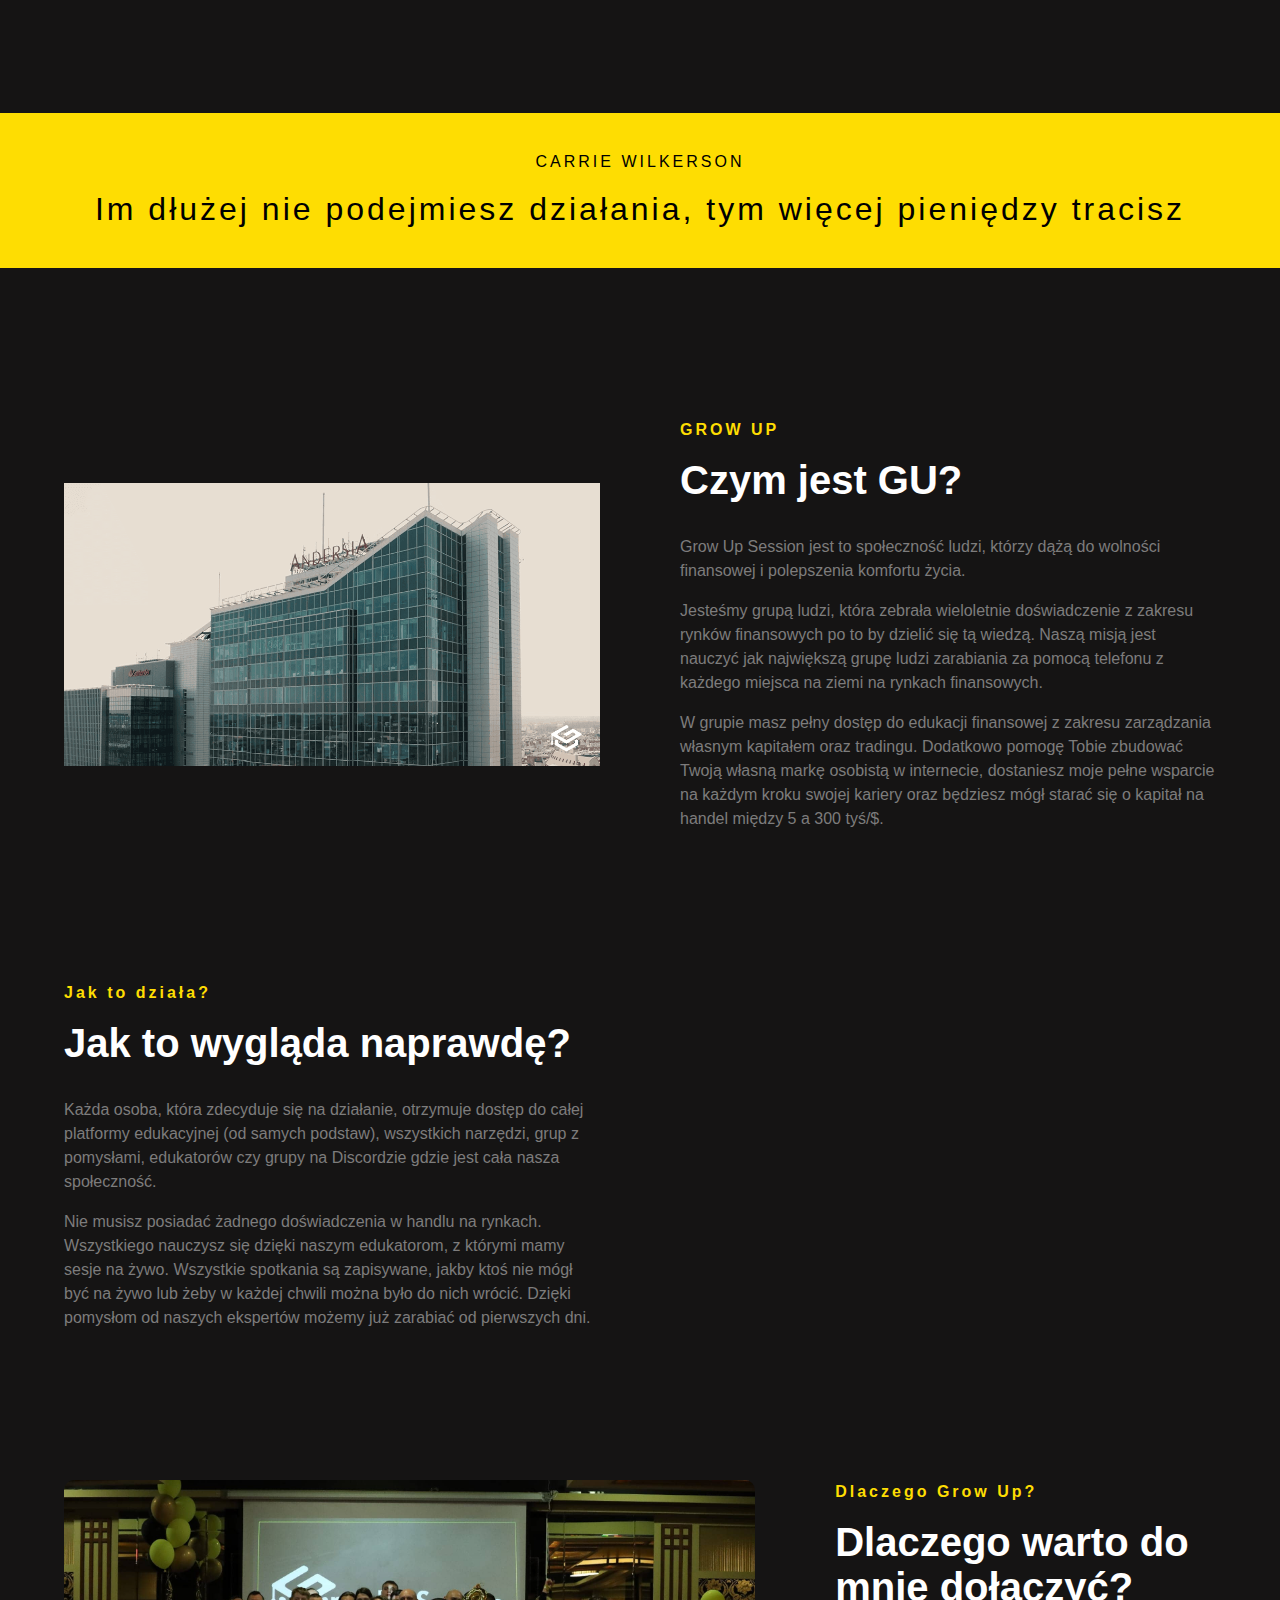
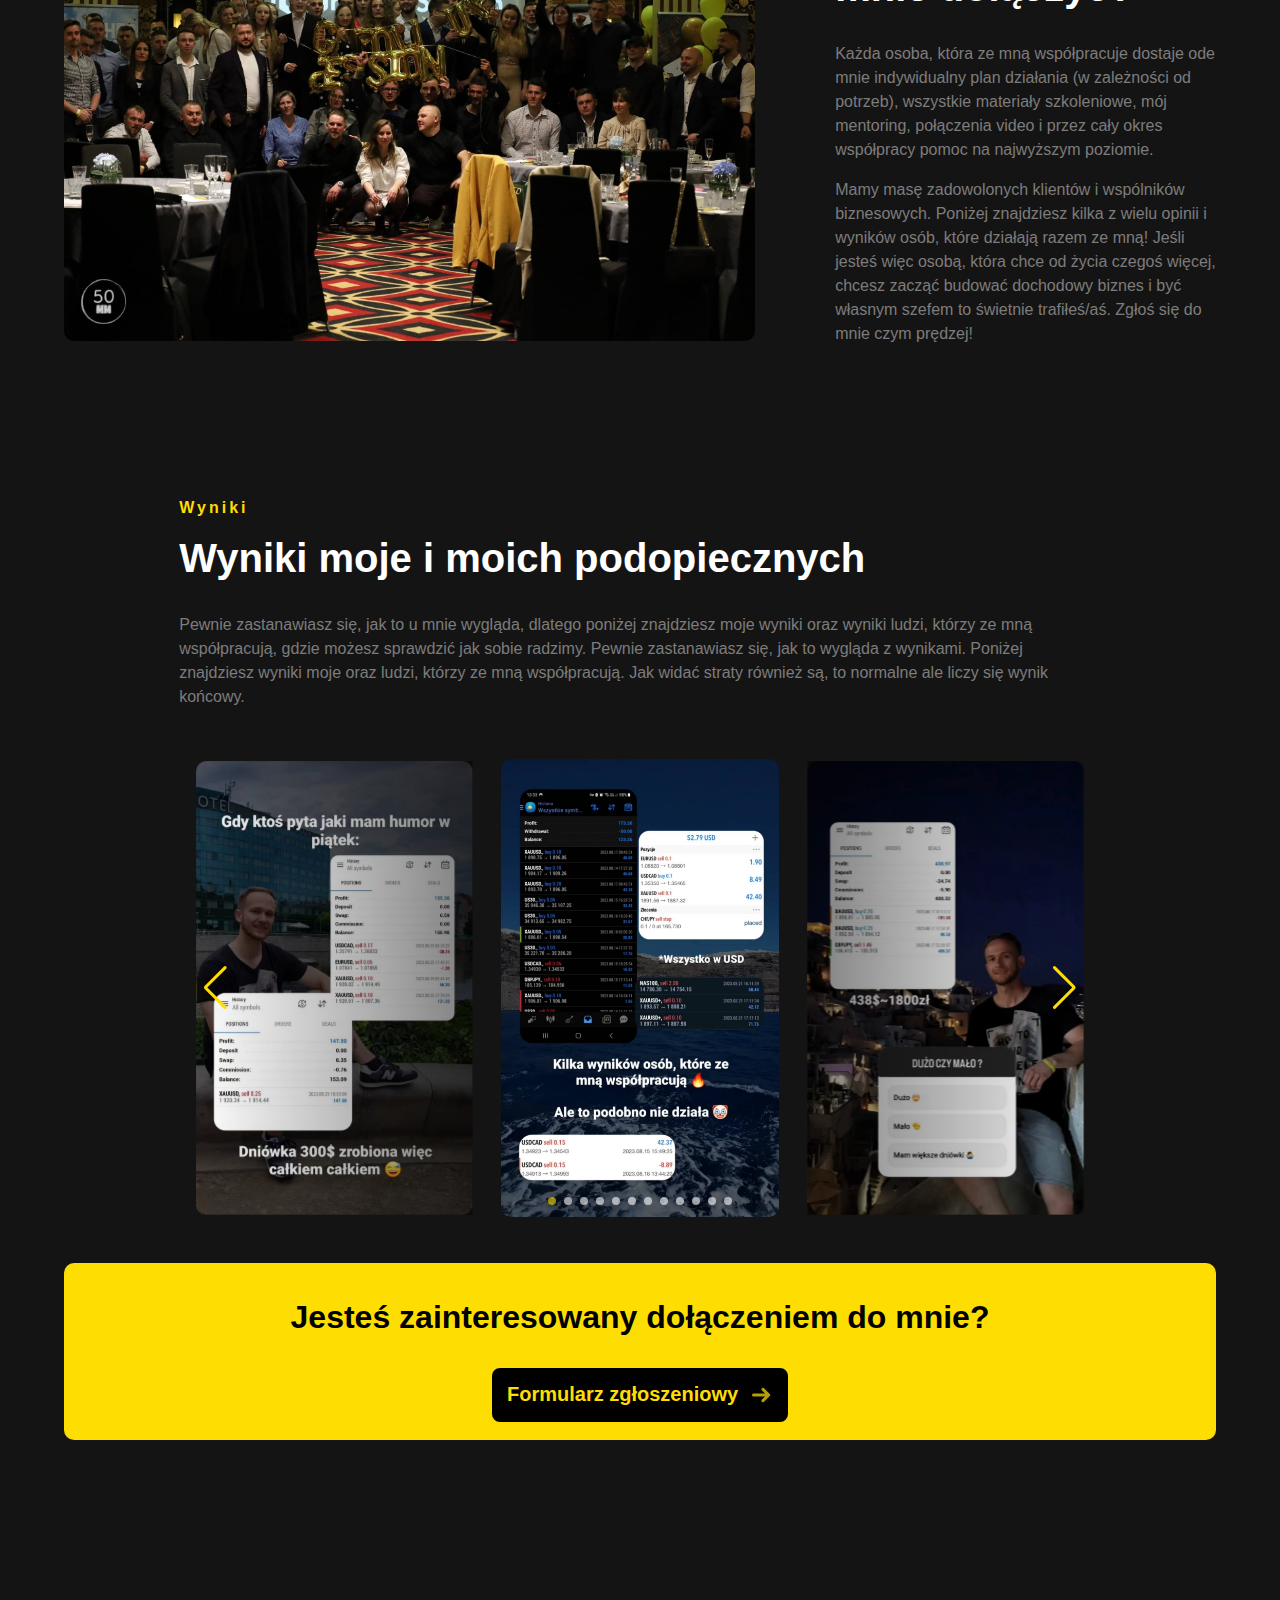
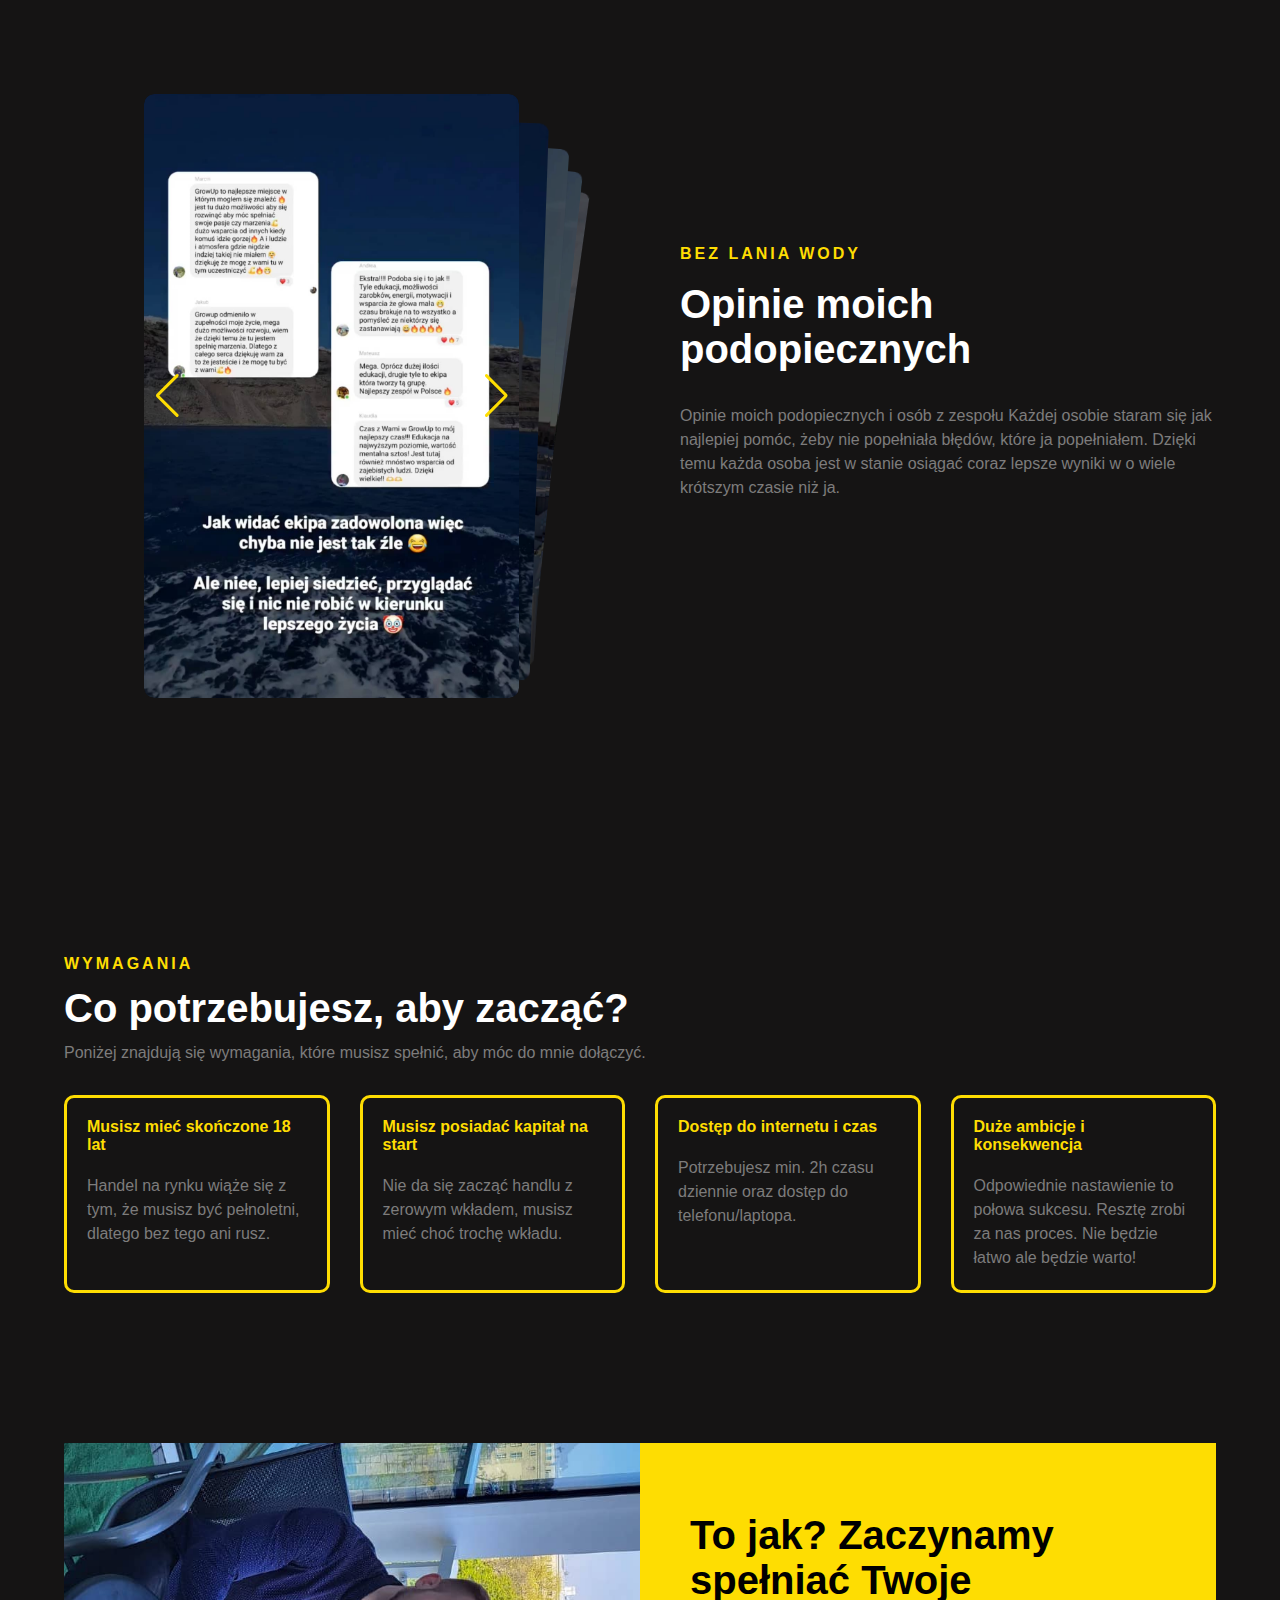
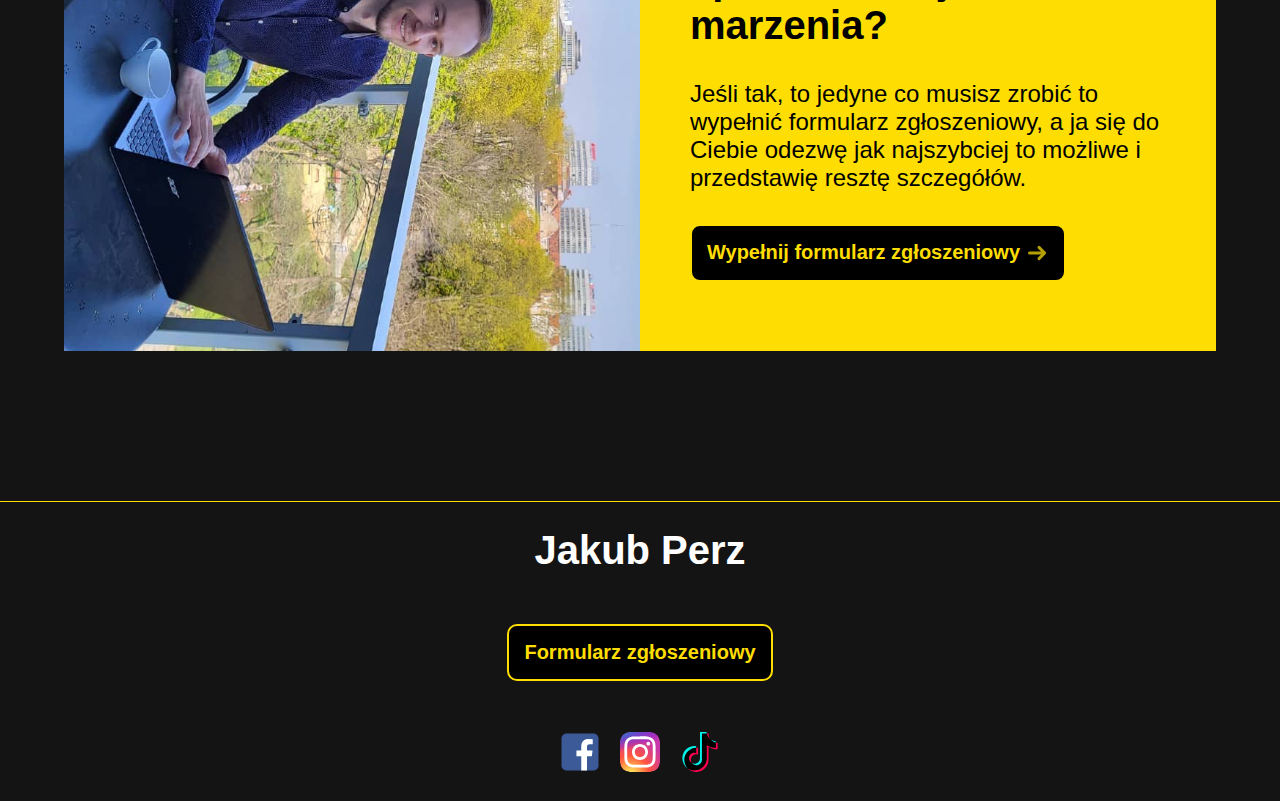
==== commit a7d207f7: "change image extension" ====
--- a/index.html
+++ b/index.html
@@ -144,7 +144,7 @@
               „Za rok będziesz żałował, że nie zacząłeś dzisiaj” – Karen Lamb
             </div>
           </div>
-          <img src="./assets/images/Zdjęcia/8.JPG" loading="lazy" />
+          <img src="./assets/images/Zdjęcia/8.JPG" />
         </section>
       </div>
       <section class="quote">
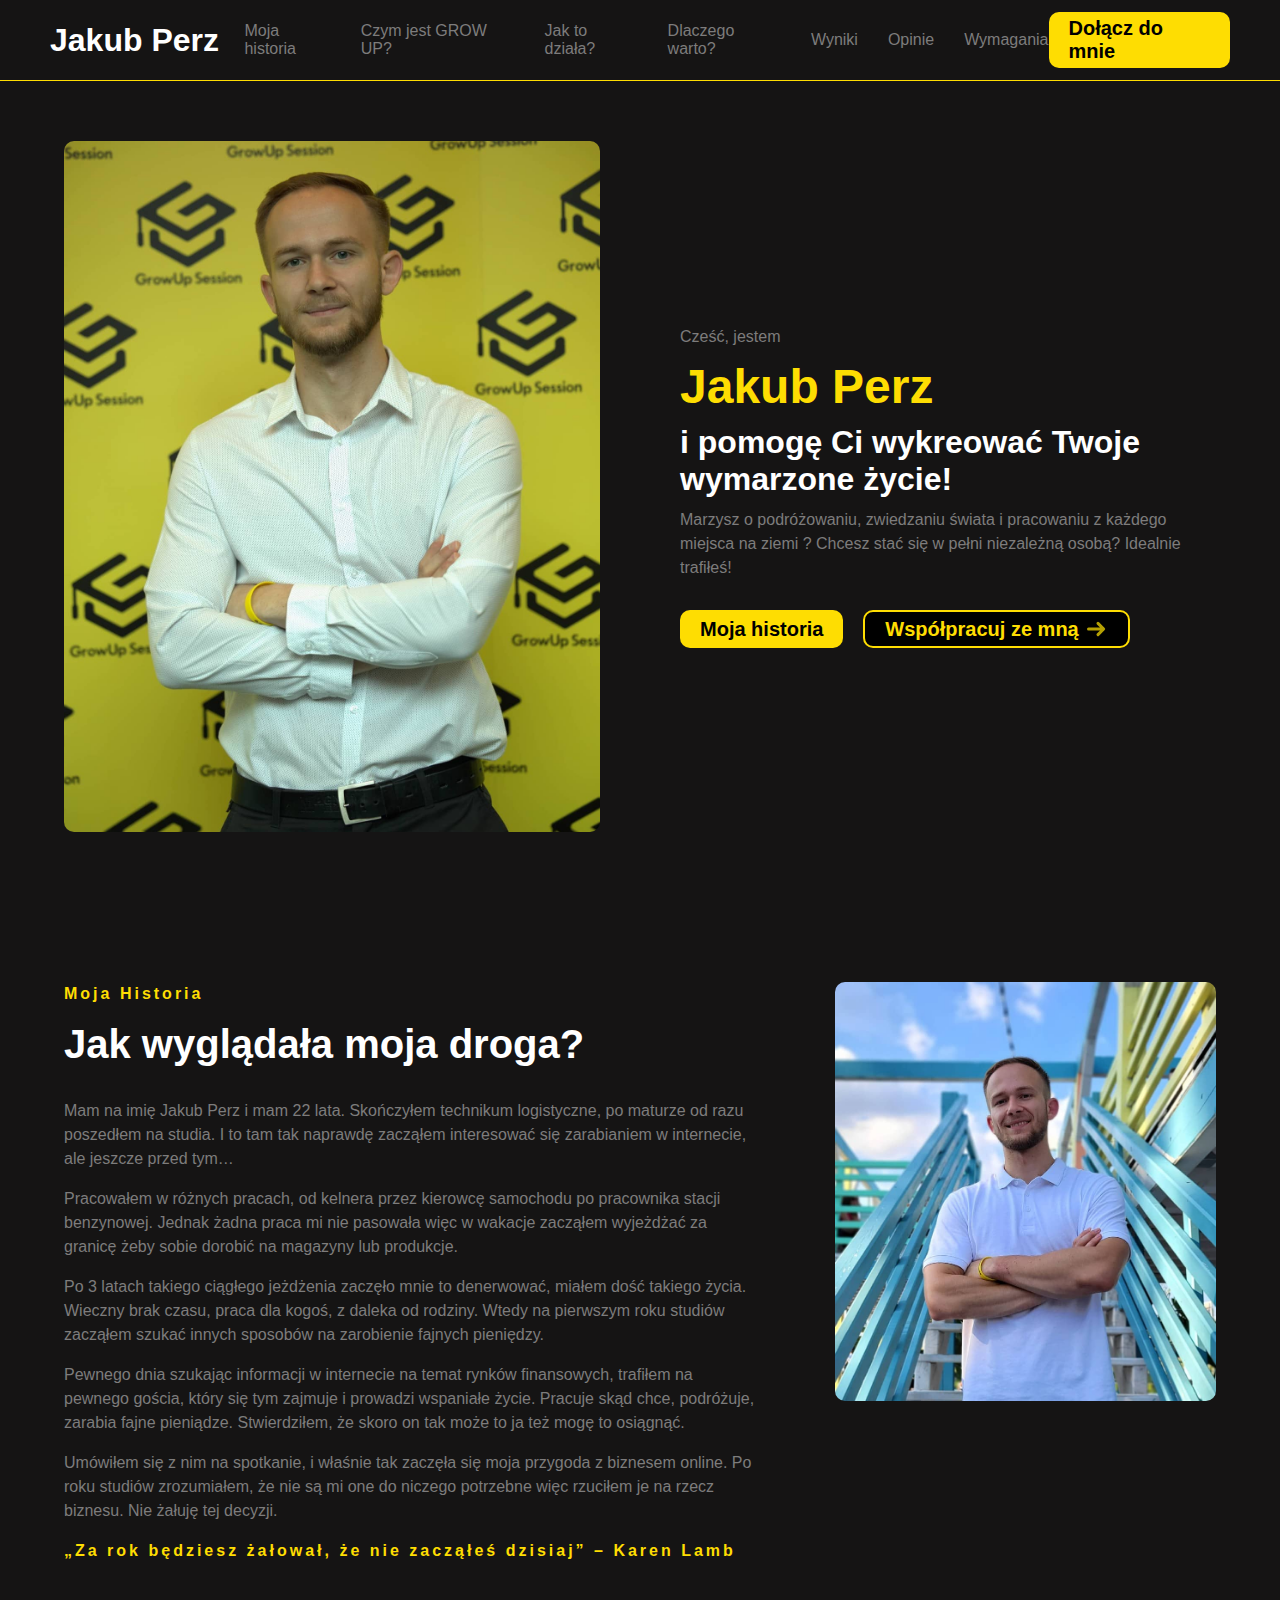
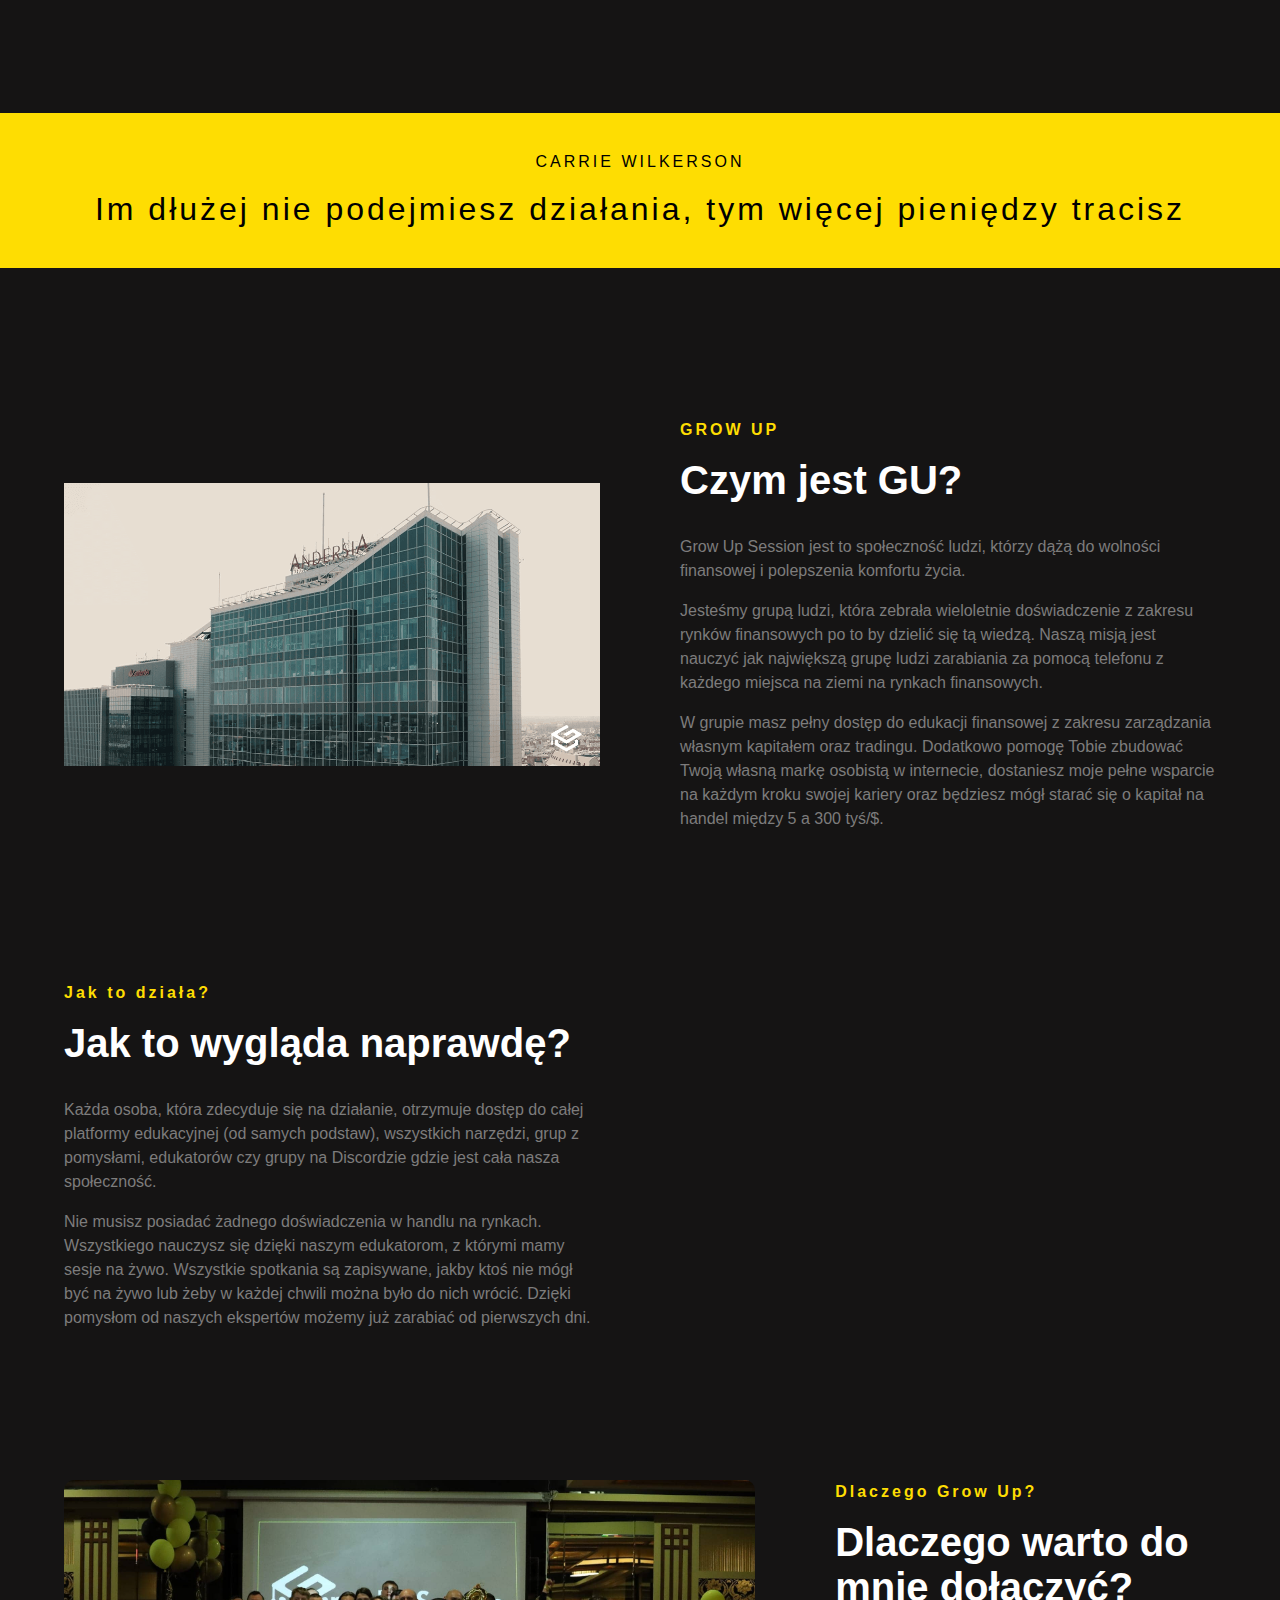
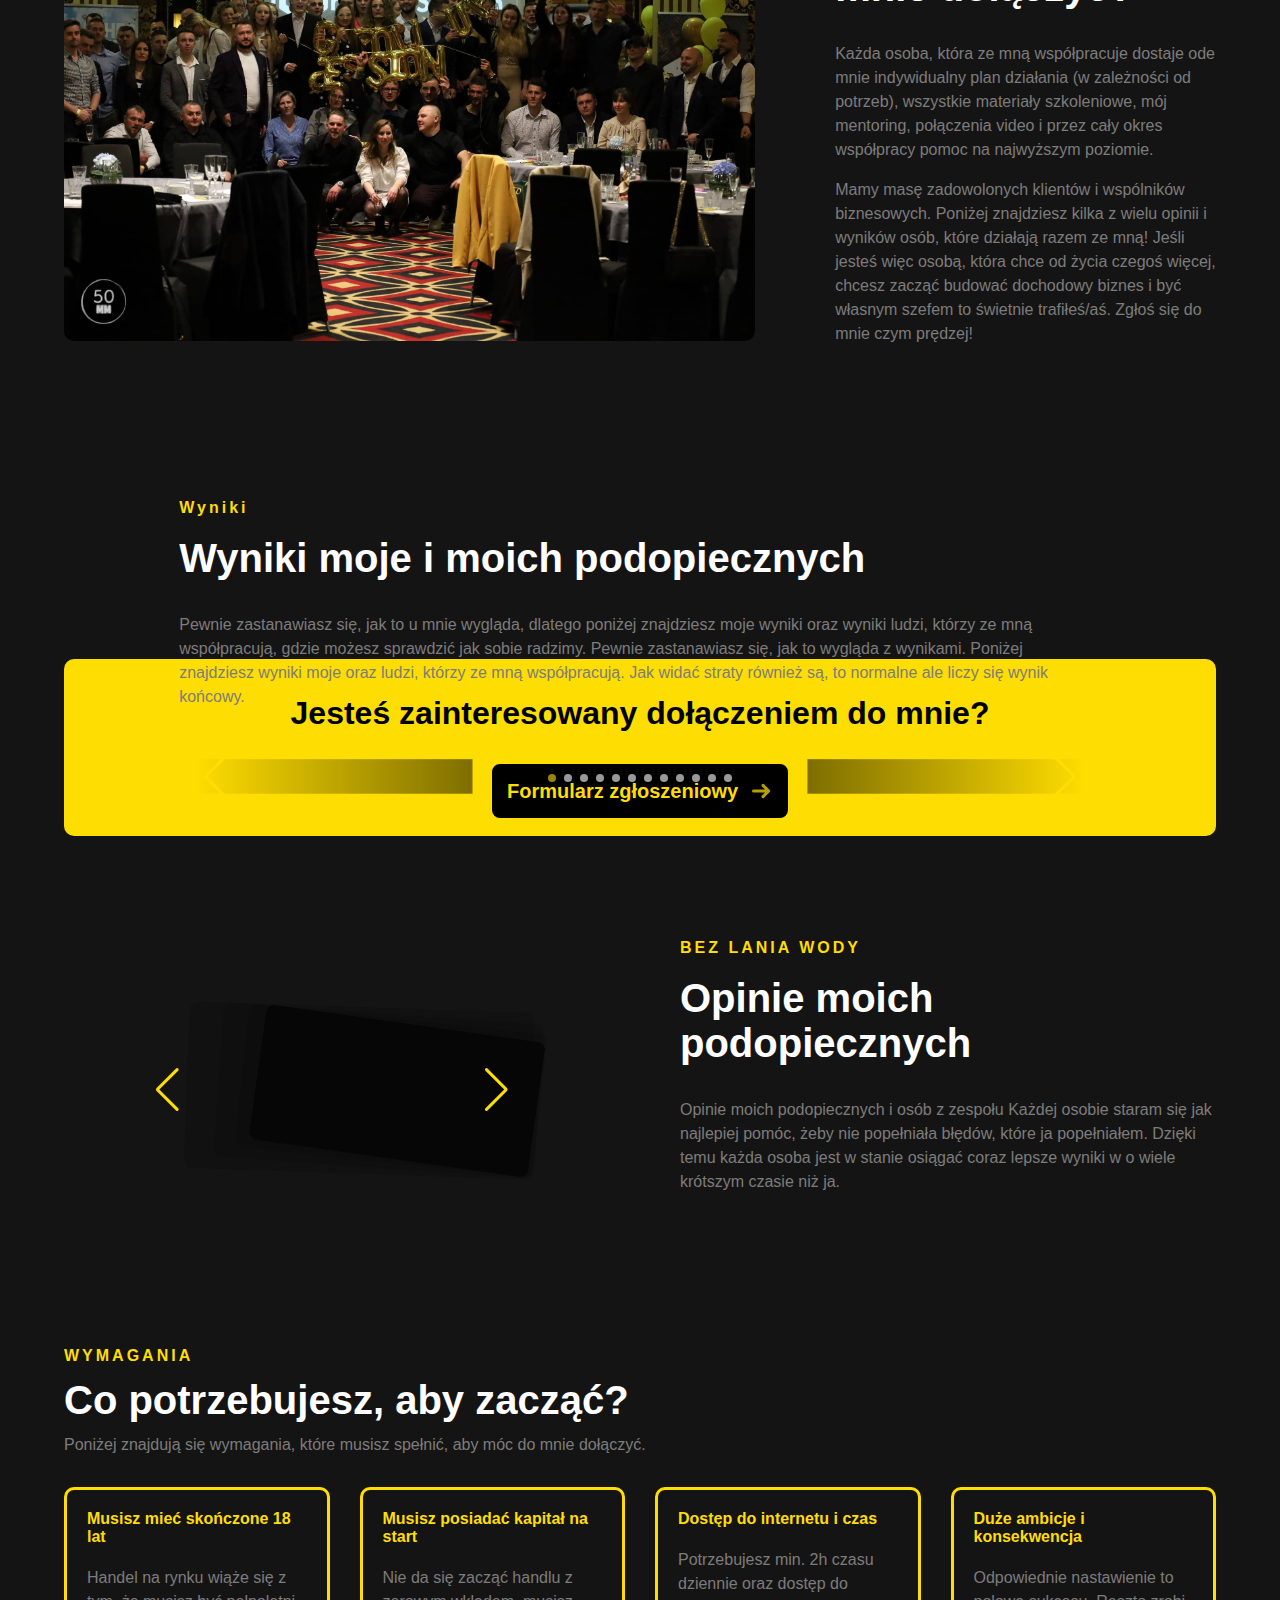
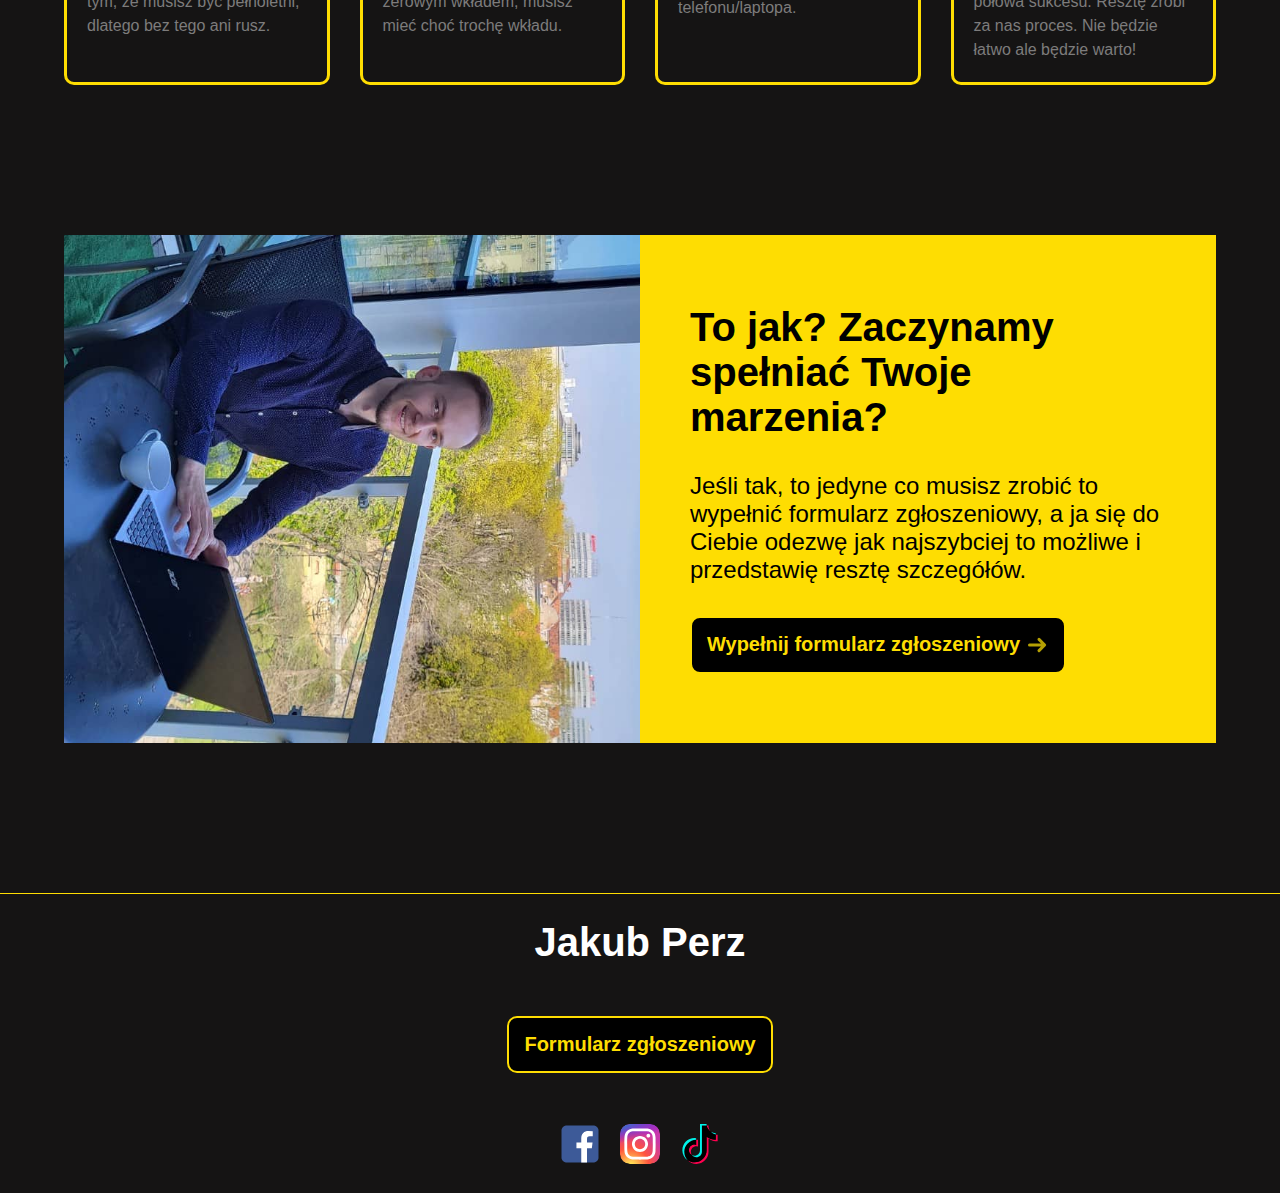
==== commit 2870f9e9: "change image extension" ====
--- a/index.html
+++ b/index.html
@@ -144,7 +144,7 @@
               „Za rok będziesz żałował, że nie zacząłeś dzisiaj” – Karen Lamb
             </div>
           </div>
-          <img src="./assets/images/Zdjęcia/8.JPG" />
+          <img src="./assets/images/Zdjęcia/8.jpg" />
         </section>
       </div>
       <section class="quote">
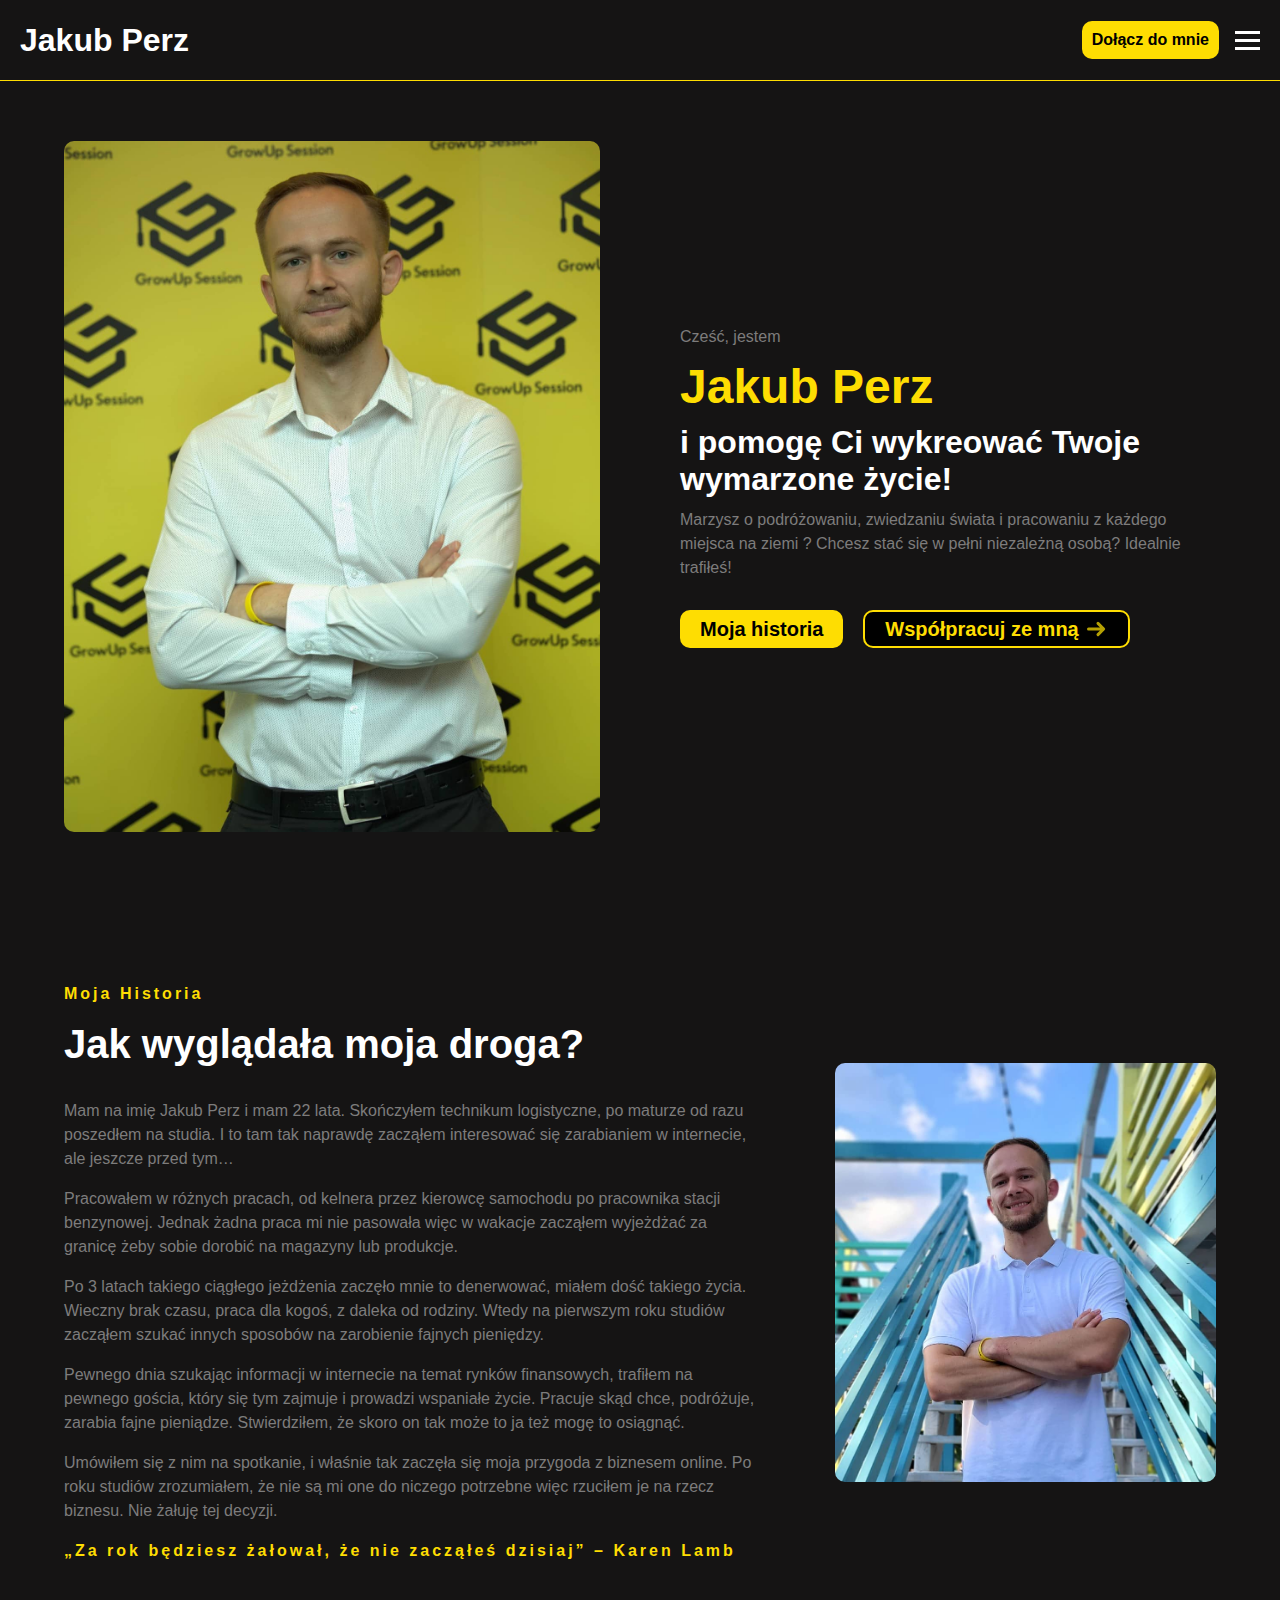
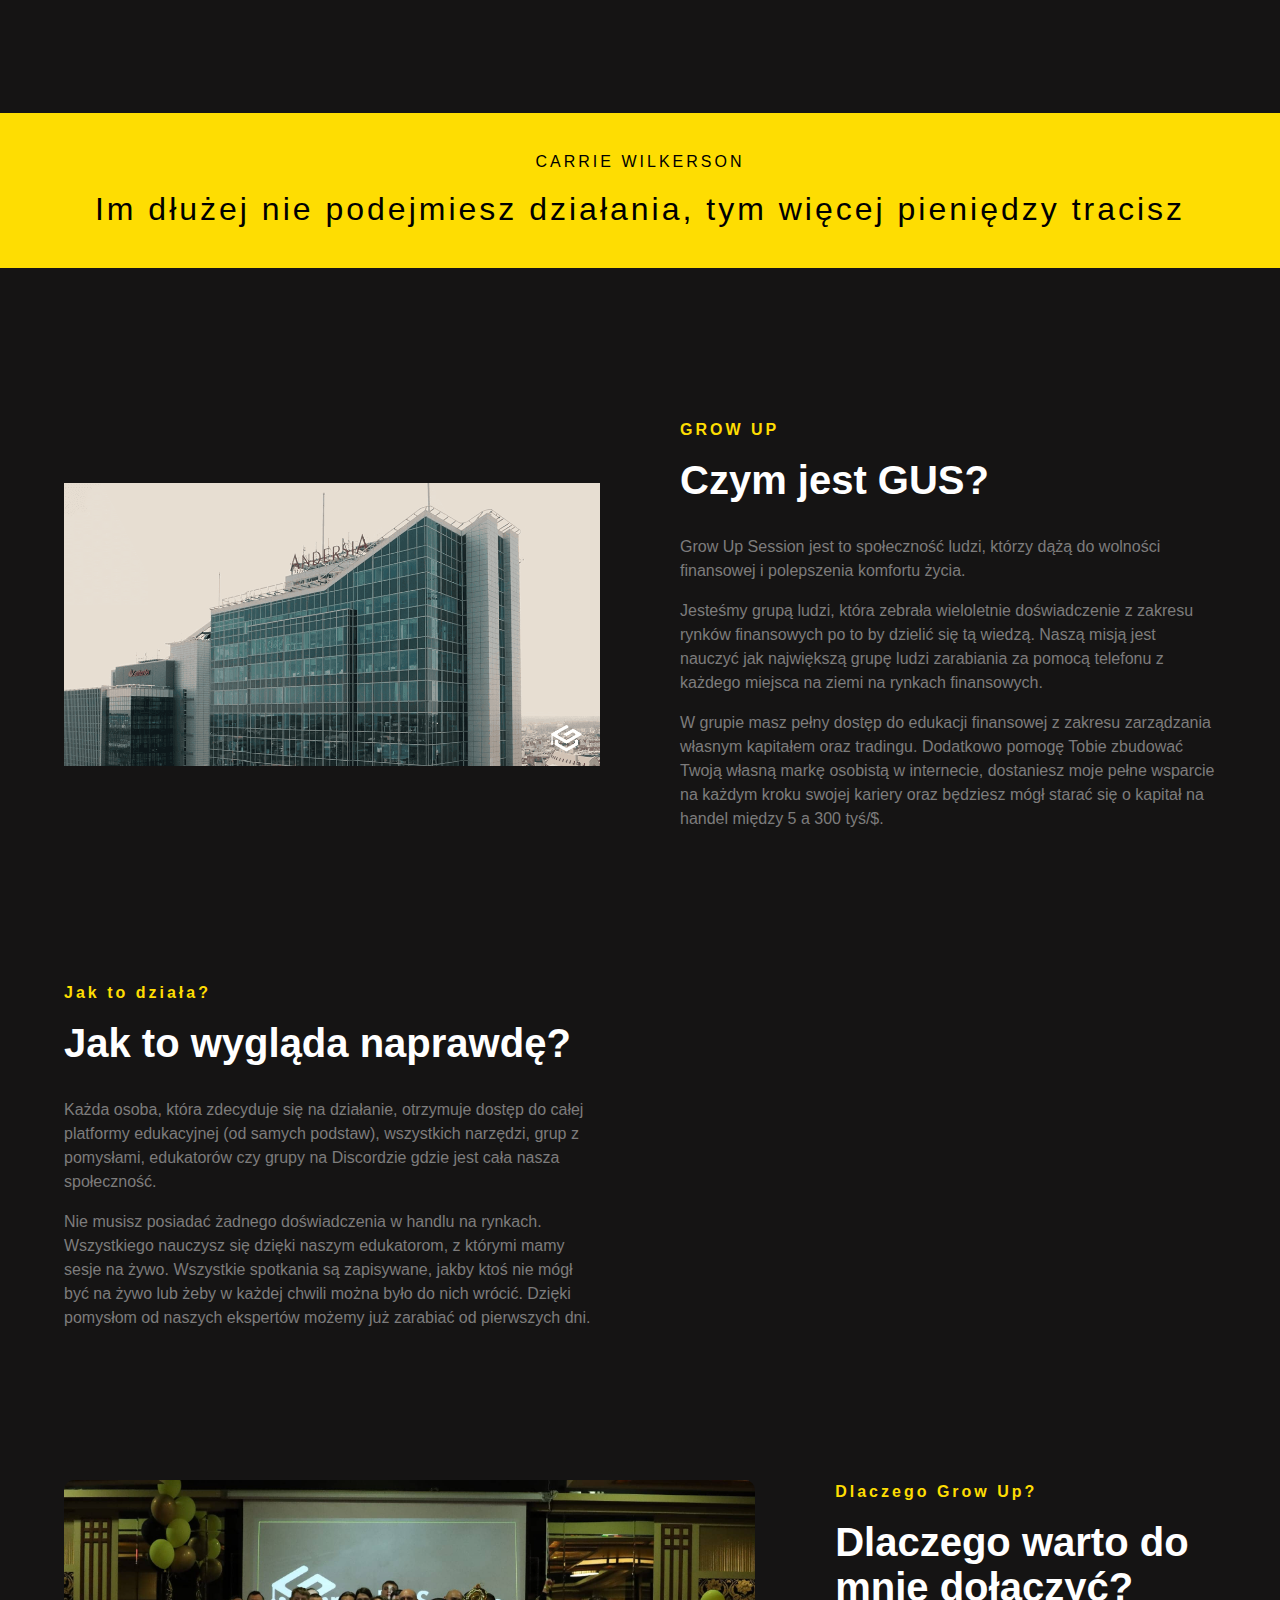
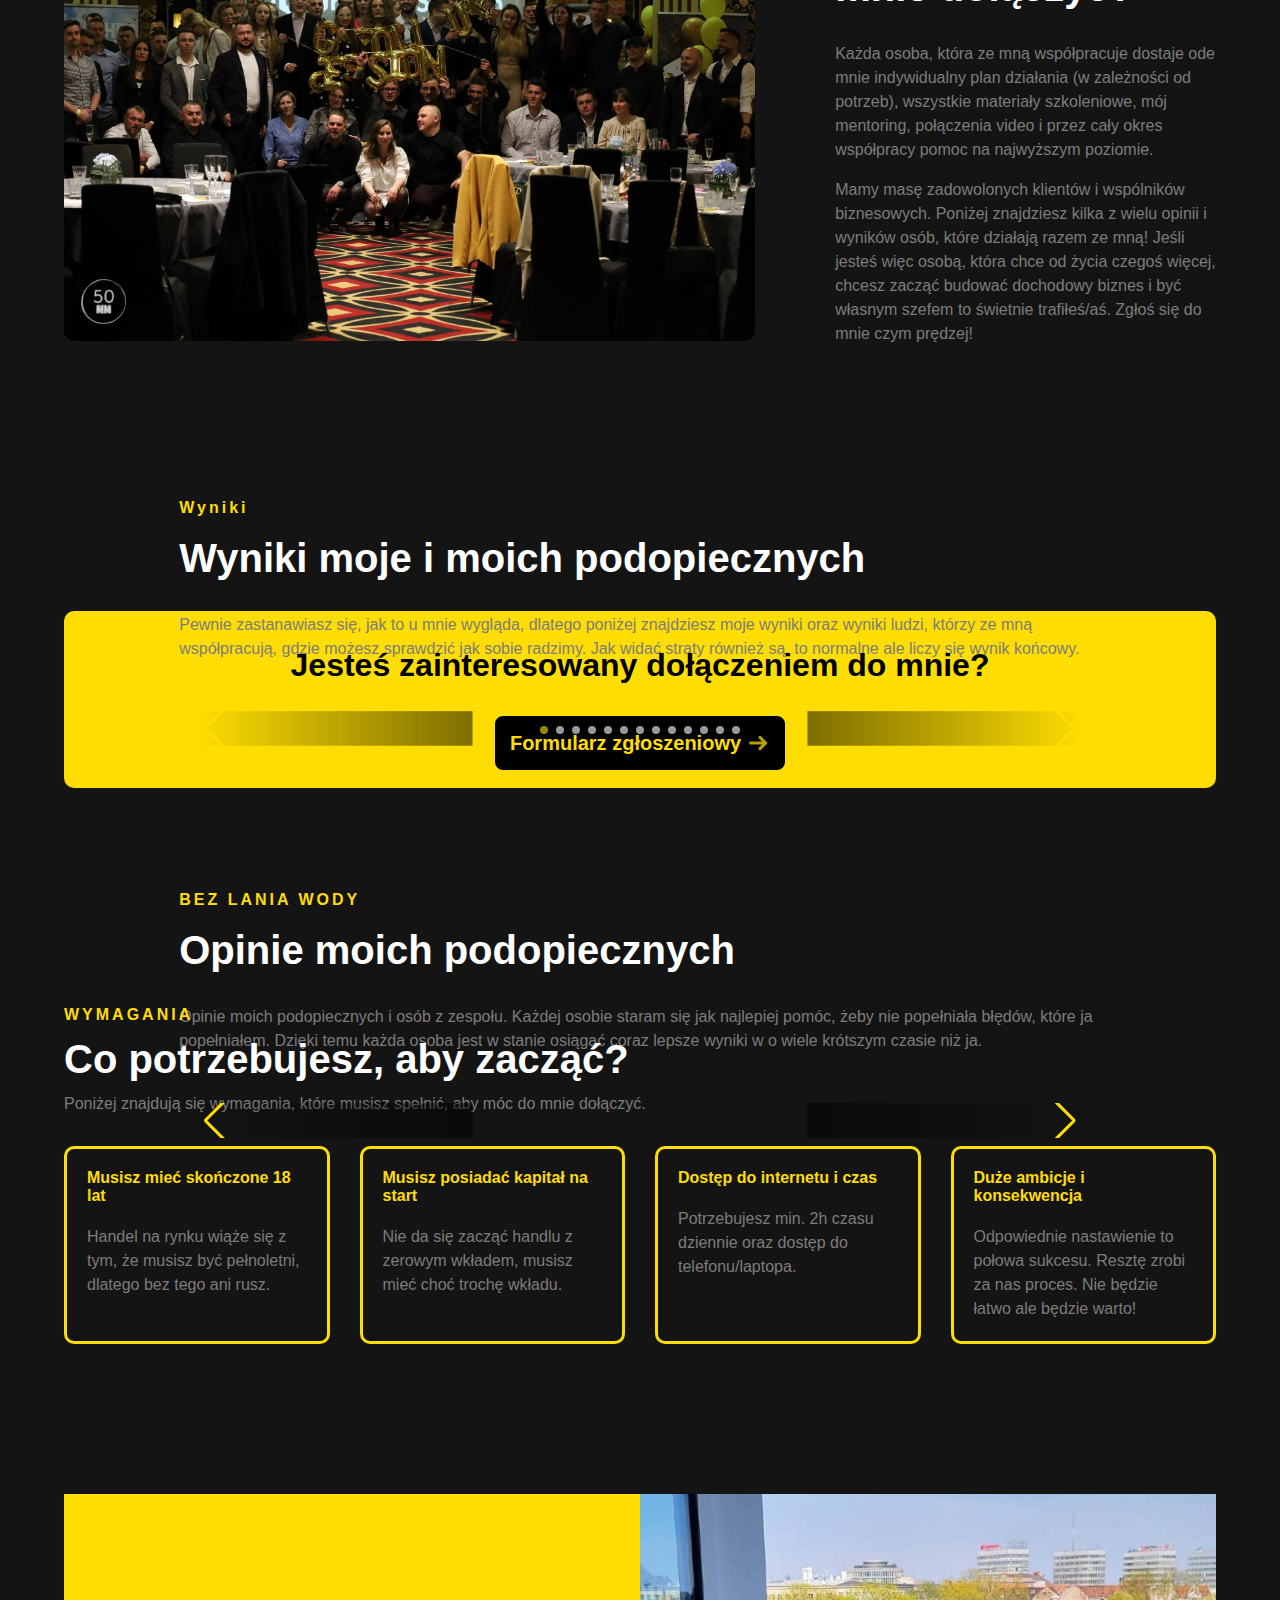
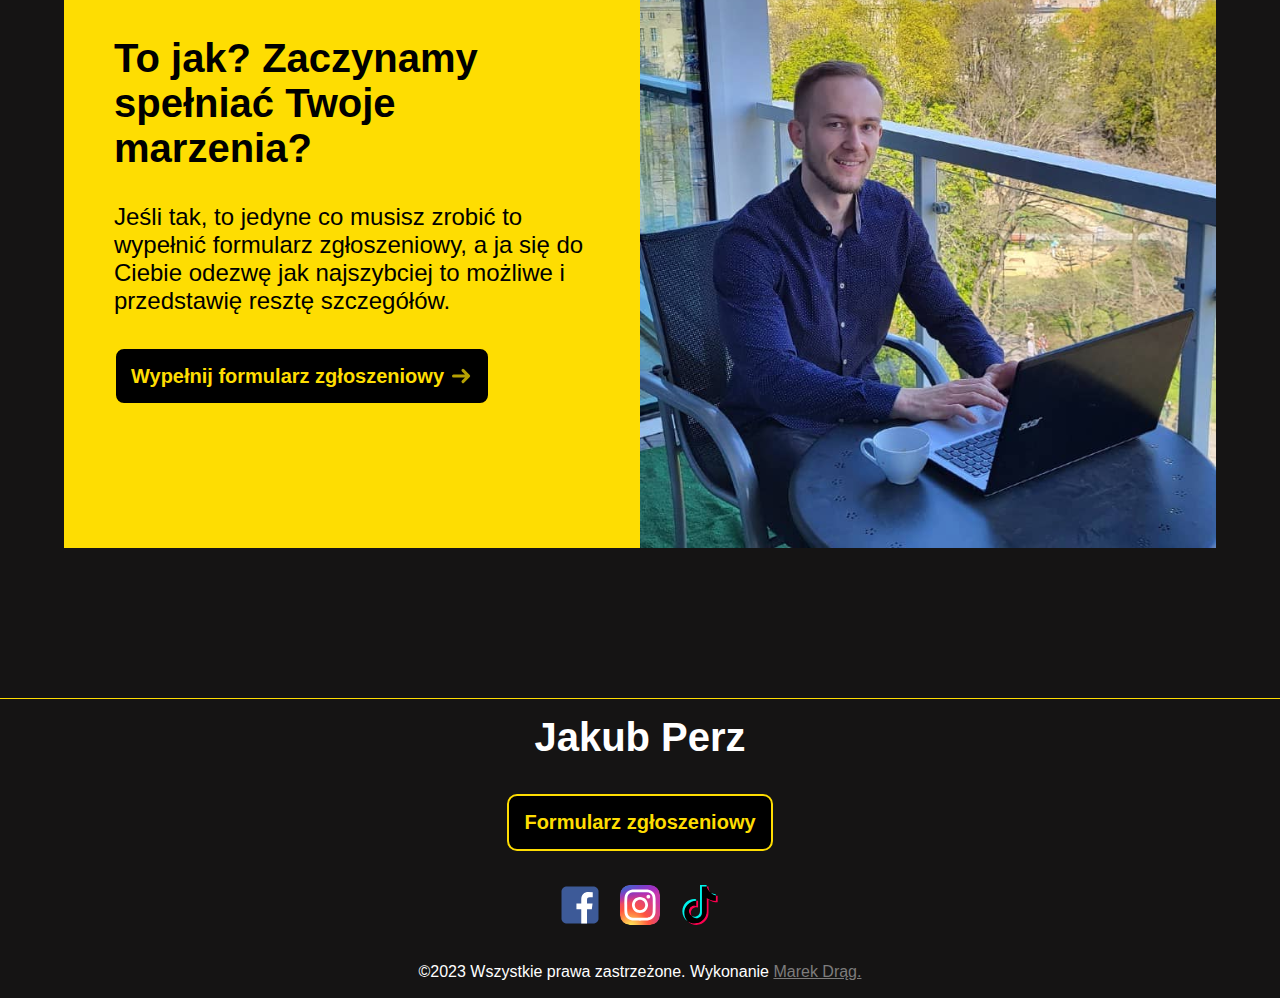
==== commit fa3d38e7: "add fixes" ====
--- a/index.html
+++ b/index.html
@@ -63,6 +63,9 @@
             <li class="nav__menu__item">
               <a class="nav__menu__link" href="#wymagania">Wymagania</a>
             </li>
+            <li class="nav__menu__item">
+              <a class="button" href="./formularz.html"> Dołącz do mnie </a>
+            </li>
           </ul>
         </nav>
         <div class="button-wrapper">
@@ -167,7 +170,7 @@
           </video>
           <div class="company__text-wrapper">
             <div class="company__text">GROW UP</div>
-            <h2 class="company__title">Czym jest GU?</h2>
+            <h2 class="company__title">Czym jest GUS?</h2>
             <p>
               Grow Up Session jest to społeczność ludzi, którzy dążą do wolności
               finansowej i polepszenia komfortu życia.
@@ -234,20 +237,20 @@
             </p>
           </div>
         </section>
-        <section id="wyniki" class="results section">
-          <div class="results__text-wrapper">
-            <div class="results__title--small">Wyniki</div>
-            <h2 class="results__title">Wyniki moje i moich podopiecznych</h2>
+        <section id="wyniki" class="section swiper-section">
+          <div class="swiper-section__text-wrapper">
+            <div class="swiper-section__title--small">Wyniki</div>
+            <h2 class="swiper-section__title">
+              Wyniki moje i moich podopiecznych
+            </h2>
             <p>
               Pewnie zastanawiasz się, jak to u mnie wygląda, dlatego poniżej
               znajdziesz moje wyniki oraz wyniki ludzi, którzy ze mną
-              współpracują, gdzie możesz sprawdzić jak sobie radzimy. Pewnie
-              zastanawiasz się, jak to wygląda z wynikami. Poniżej znajdziesz
-              wyniki moje oraz ludzi, którzy ze mną współpracują. Jak widać
+              współpracują, gdzie możesz sprawdzić jak sobie radzimy. Jak widać
               straty również są, to normalne ale liczy się wynik końcowy.
             </p>
           </div>
-          <div class="swiper results-swiper">
+          <div class="swiper">
             <div class="swiper-wrapper">
               <div class="swiper-slide">
                 <img src="./assets/images/Wyniki/1.jpg" loading="lazy" />
@@ -259,6 +262,9 @@
                 <img src="./assets/images/Wyniki/3.jpg" loading="lazy" />
               </div>
               <div class="swiper-slide">
+                <img src="./assets/images/Wyniki/4.jpg" loading="lazy" />
+              </div>
+              <div class="swiper-slide">
                 <img src="./assets/images/Wyniki/5.jpg" loading="lazy" />
               </div>
               <div class="swiper-slide">
@@ -281,9 +287,6 @@
               </div>
               <div class="swiper-slide">
                 <img src="./assets/images/Wyniki/12.jpg" loading="lazy" />
-              </div>
-              <div class="swiper-slide">
-                <img src="./assets/images/Wyniki/13.jpg" loading="lazy" />
               </div>
             </div>
             <div class="swiper-pagination"></div>
@@ -304,61 +307,61 @@
             />
           </a>
         </section>
-        <section id="opinie" class="opinions section">
-          <div class="swiper swiper-opinions">
-            <div class="swiper-wrapper">
-              <div class="swiper-slide">
-                <img src="./assets/images/Opinie/1.jpg" loading="lazy" />
-              </div>
-              <div class="swiper-slide">
-                <img src="./assets/images/Opinie/2.jpg" loading="lazy" />
-              </div>
-              <div class="swiper-slide">
-                <img src="./assets/images/Opinie/3.jpg" loading="lazy" />
-              </div>
-              <div class="swiper-slide">
-                <img src="./assets/images/Opinie/4.jpg" loading="lazy" />
-              </div>
-              <div class="swiper-slide">
-                <img src="./assets/images/Opinie/5.jpg" loading="lazy" />
-              </div>
-              <div class="swiper-slide">
-                <img src="./assets/images/Opinie/6.jpg" loading="lazy" />
-              </div>
-              <div class="swiper-slide">
-                <img src="./assets/images/Opinie/7.jpg" loading="lazy" />
-              </div>
-              <div class="swiper-slide">
-                <img src="./assets/images/Opinie/8.jpg" loading="lazy" />
-              </div>
-              <div class="swiper-slide">
-                <img src="./assets/images/Opinie/9.jpg" loading="lazy" />
-              </div>
-              <div class="swiper-slide">
-                <img src="./assets/images/Opinie/10.jpg" loading="lazy" />
-              </div>
-              <div class="swiper-slide">
-                <img src="./assets/images/Opinie/11.jpg" loading="lazy" />
-              </div>
-              <div class="swiper-slide">
-                <img src="./assets/images/Opinie/12.jpg" loading="lazy" />
-              </div>
-              <div class="swiper-slide">
-                <img src="./assets/images/Opinie/13.jpg" loading="lazy" />
-              </div>
-            </div>
-            <button class="swiper-button-next"></button>
-            <button class="swiper-button-prev"></button>
-          </div>
-          <div class="opinions__text-wrapper">
-            <div class="opinions__title--small">BEZ LANIA WODY</div>
-            <h2 class="opinions__title">Opinie moich podopiecznych</h2>
-            <p>
-              Opinie moich podopiecznych i osób z zespołu Każdej osobie staram
+        <section id="opinie" class="section swiper-section">
+          <div class="swiper-section__text-wrapper">
+            <div class="swiper-section__title--small">BEZ LANIA WODY</div>
+            <h2 class="swiper-section__title">Opinie moich podopiecznych</h2>
+            <p>
+              Opinie moich podopiecznych i osób z zespołu. Każdej osobie staram
               się jak najlepiej pomóc, żeby nie popełniała błędów, które ja
               popełniałem. Dzięki temu każda osoba jest w stanie osiągać coraz
               lepsze wyniki w o wiele krótszym czasie niż ja.
             </p>
+          </div>
+          <div class="swiper">
+            <div class="swiper-wrapper">
+              <div class="swiper-slide">
+                <img src="./assets/images/Opinie/1.jpg" loading="lazy" />
+              </div>
+              <div class="swiper-slide">
+                <img src="./assets/images/Opinie/2.jpg" loading="lazy" />
+              </div>
+              <div class="swiper-slide">
+                <img src="./assets/images/Opinie/3.jpg" loading="lazy" />
+              </div>
+              <div class="swiper-slide">
+                <img src="./assets/images/Opinie/4.jpg" loading="lazy" />
+              </div>
+              <div class="swiper-slide">
+                <img src="./assets/images/Opinie/5.jpg" loading="lazy" />
+              </div>
+              <div class="swiper-slide">
+                <img src="./assets/images/Opinie/6.jpg" loading="lazy" />
+              </div>
+              <div class="swiper-slide">
+                <img src="./assets/images/Opinie/7.jpg" loading="lazy" />
+              </div>
+              <div class="swiper-slide">
+                <img src="./assets/images/Opinie/8.jpg" loading="lazy" />
+              </div>
+              <div class="swiper-slide">
+                <img src="./assets/images/Opinie/9.jpg" loading="lazy" />
+              </div>
+              <div class="swiper-slide">
+                <img src="./assets/images/Opinie/10.jpg" loading="lazy" />
+              </div>
+              <div class="swiper-slide">
+                <img src="./assets/images/Opinie/11.jpg" loading="lazy" />
+              </div>
+              <div class="swiper-slide">
+                <img src="./assets/images/Opinie/12.jpg" loading="lazy" />
+              </div>
+              <div class="swiper-slide">
+                <img src="./assets/images/Opinie/13.jpg" loading="lazy" />
+              </div>
+            </div>
+            <button class="swiper-button-next"></button>
+            <button class="swiper-button-prev"></button>
           </div>
         </section>
         <section class="requirements" id="wymagania">
@@ -404,7 +407,6 @@
           </div>
         </section>
         <section class="interested section">
-          <img src="./assets/images/Zdjęcia/5.jpg" />
           <div class="interested__text-wrapper">
             <div class="interested__title">
               To jak? Zaczynamy spełniać Twoje marzenia?
@@ -423,6 +425,7 @@
               />
             </a>
           </div>
+          <img src="./assets/images/Zdjęcia/5.jpg" />
         </section>
       </div>
     </main>
@@ -454,6 +457,10 @@
           <img src="./assets/icons/tiktok.svg" alt="tiktok" />
         </a>
       </div>
+      <div class="copyrights">
+        ©2023 Wszystkie prawa zastrzeżone. Wykonanie
+        <a href="https://www.linkedin.com/in/marek-drag-dev">Marek Drąg.</a>
+      </div>
     </footer>
   </body>
   <script src="https://cdn.jsdelivr.net/npm/swiper@10/swiper-bundle.min.js"></script>
--- a/css/style.css
+++ b/css/style.css
@@ -131,6 +131,9 @@
 }
 .nav__menu__item {
   list-style: none;
+}
+.nav__menu__item .button {
+  display: none;
 }
 .nav__menu__link {
   color: #7d7c7c;
@@ -168,7 +171,7 @@
   background-color: #fff;
 }
 
-@media screen and (max-width: 1200px) {
+@media screen and (max-width: 1300px) {
   .header__wrapper {
     justify-content: space-between;
     margin: 0 20px;
@@ -212,8 +215,16 @@
   .button-wrapper .button {
     margin-right: 1rem;
     padding: 10px;
-    font-size: 12px;
+    font-size: 1rem;
     font-weight: 800;
+  }
+}
+@media screen and (max-width: 500px) {
+  .button-wrapper a {
+    display: none;
+  }
+  .nav__menu__item .button {
+    display: block;
   }
 }
 footer {
@@ -247,6 +258,12 @@
   width: 40px;
   height: 40px;
 }
+footer .copyrights {
+  color: #fff;
+}
+footer a {
+  color: #7d7c7c;
+}
 
 .about {
   margin-top: 60px;
@@ -291,6 +308,7 @@
 }
 .my-history {
   grid-template-columns: 60% 1fr;
+  align-items: center;
 }
 .my-history__text-wrapper {
   display: grid;
@@ -418,77 +436,6 @@
     height: 400px;
   }
 }
-.results {
-  display: grid;
-  grid-template-columns: 1fr;
-  -moz-column-gap: 80px;
-       column-gap: 80px;
-  width: 100%;
-  margin-top: 100px;
-  margin-bottom: 0;
-}
-.results__text-wrapper {
-  display: grid;
-  grid-template-columns: 1fr;
-  align-content: center;
-  row-gap: 1rem;
-  width: 80%;
-}
-.results__title {
-  margin-bottom: 1rem;
-  color: #fff;
-  font-size: 2.5rem;
-}
-.results__title--small {
-  color: #fedd02;
-  font-size: 1rem;
-  font-weight: 600;
-  line-height: 1.5rem;
-  letter-spacing: 3px;
-}
-.results p {
-  color: #7d7c7c;
-  line-height: 1.5rem;
-}
-
-.swiper {
-  margin-top: 50px;
-  width: 70vw;
-  height: 70%;
-}
-.swiper .swiper-button-next,
-.swiper .swiper-button-prev {
-  color: #fedd02;
-  border: none;
-  background: none;
-}
-.swiper .swiper-slide img {
-  display: block;
-  width: 100%;
-  height: 100%;
-  -o-object-fit: cover;
-     object-fit: cover;
-}
-.swiper .swiper-pagination-bullet {
-  color: #fff;
-  opacity: 0.6;
-  background-color: #fff;
-}
-.swiper .swiper-pagination-bullet-active {
-  color: #fff;
-  background: #fedd02;
-}
-
-@media screen and (max-width: 1500px) {
-  .results {
-    justify-items: center;
-  }
-}
-@media screen and (max-width: 1200px) {
-  .swiper {
-    width: 60vw;
-  }
-}
 .form-info {
   display: grid;
   grid-template-columns: 1fr;
@@ -499,7 +446,6 @@
   border-radius: 10px;
   padding: 1rem;
   margin-bottom: 100px;
-  margin-top: -100px;
 }
 .form-info__text {
   font-size: 2rem;
@@ -511,10 +457,19 @@
   display: flex;
   align-items: center;
   justify-content: space-between;
-  width: 300px;
+  width: -moz-fit-content;
+  width: fit-content;
   padding: 15px;
 }
 
+@media screen and (max-width: 400px) {
+  .form-info__text {
+    font-size: 1.5rem;
+  }
+  .form-info a {
+    font-size: 0.8rem;
+  }
+}
 .why {
   grid-template-columns: 60% 1fr;
 }
@@ -550,59 +505,6 @@
     gap: 20px;
   }
 }
-.opinions {
-  grid-template-columns: 1fr 1fr;
-  align-items: center;
-}
-.opinions__text-wrapper {
-  display: grid;
-  grid-template-columns: 1fr;
-  align-content: center;
-  row-gap: 1rem;
-  width: 100%;
-}
-.opinions__title {
-  margin-bottom: 1rem;
-  color: #fff;
-  font-size: 2.5rem;
-}
-.opinions__title--small {
-  color: #fedd02;
-  font-size: 1rem;
-  font-weight: 600;
-  line-height: 1.5rem;
-  letter-spacing: 3px;
-}
-.opinions p {
-  color: #7d7c7c;
-  line-height: 1.5rem;
-}
-.opinions .swiper {
-  width: 70%;
-  max-width: 30vw;
-  height: 70%;
-  background: none;
-}
-.opinions .swiper-slide {
-  border-radius: 10px;
-}
-
-@media screen and (min-width: 1500px) {
-  .opinions {
-    margin-bottom: 0;
-  }
-}
-@media screen and (max-width: 1200px) {
-  .opinions {
-    display: flex;
-    flex-wrap: wrap;
-    flex-direction: column-reverse;
-  }
-  .opinions .swiper {
-    width: 40%;
-    height: 90vh;
-  }
-}
 .requirements {
   margin-top: 100px;
   grid-template-columns: 1fr 1fr;
@@ -663,13 +565,21 @@
     grid-template-columns: 1fr;
   }
 }
+@media screen and (max-width: 360px) {
+  .requirements__title {
+    font-size: 1.5rem;
+  }
+  .requirements__title--small {
+    font-size: 1rem;
+  }
+}
 form {
   display: grid;
   grid-template-columns: 1fr;
   justify-items: center;
   max-width: 800px;
   width: 60%;
-  min-width: 400px;
+  min-width: 300px;
   margin: 0 auto;
   border: 2px solid #fedd02;
   margin-top: 30px;
@@ -726,13 +636,22 @@
 
 .form-header-wrapper {
   width: 100%;
-  display: flex;
-  flex-wrap: wrap;
-  justify-content: center;
-  align-items: center;
-  gap: 100px;
-  margin: 30px auto;
-  padding: 0 30px;
+  display: grid;
+  grid-template-columns: 1fr;
+  justify-items: center;
+  margin: 30px 0;
+  width: 100%;
+  gap: 30px;
+}
+.form-header-wrapper .header__logo {
+  width: -moz-fit-content;
+  width: fit-content;
+}
+.form-header-wrapper .button {
+  width: -moz-fit-content;
+  width: fit-content;
+  position: absolute;
+  left: 20px;
 }
 
 .form__title {
@@ -744,17 +663,16 @@
 }
 
 @media screen and (max-width: 800px) {
-  .form-header-wrapper {
-    flex-direction: column-reverse;
-  }
   form {
     border: none;
     width: 100%;
   }
+  .form-header-wrapper .button {
+    position: static;
+  }
 }
 .thanks {
-  padding-bottom: 50px;
-  max-height: 50vh;
+  padding-bottom: 100px;
 }
 .thanks-header {
   display: flex;
@@ -770,10 +688,11 @@
   margin: 0 auto;
   margin-top: 100px;
 }
-.thanks-wrapper img {
-  width: 400px;
+.thanks-wrapper .image {
+  width: 300px;
   height: auto;
   border-radius: 10px;
+  margin-top: 40px;
 }
 .thanks__text {
   display: grid;
@@ -781,7 +700,6 @@
   align-content: center;
   gap: 20px;
   color: #fff;
-  margin-top: 50px;
 }
 .thanks__text b {
   color: #fedd02;
@@ -807,9 +725,10 @@
   .thanks-wrapper {
     grid-template-columns: 1fr;
     margin-top: 10px;
-  }
-  .thanks-wrapper img {
-    width: 100%;
+    justify-items: center;
+  }
+  .thanks-wrapper .image {
+    width: 50%;
   }
 }
 .interested {
@@ -841,4 +760,103 @@
 }
 .interested img {
   border-radius: 0;
+}
+
+@media screen and (max-width: 1100px) {
+  .interested {
+    grid-template-columns: 1fr;
+    gap: 10px;
+  }
+  .interested__text-wrapper {
+    padding: 30px;
+  }
+  .interested__title {
+    font-size: 2rem;
+  }
+  .interested p {
+    color: #000;
+    font-size: 1.25rem;
+  }
+}
+.swiper-section {
+  display: grid;
+  grid-template-columns: 1fr;
+  -moz-column-gap: 80px;
+       column-gap: 80px;
+  width: 100%;
+  margin-top: 100px;
+  margin-bottom: -100px;
+}
+.swiper-section__text-wrapper {
+  display: grid;
+  grid-template-columns: 1fr;
+  align-content: center;
+  row-gap: 1rem;
+  width: 80%;
+}
+.swiper-section__title {
+  margin-bottom: 1rem;
+  color: #fff;
+  font-size: 2.5rem;
+}
+.swiper-section__title--small {
+  color: #fedd02;
+  font-size: 1rem;
+  font-weight: 600;
+  line-height: 1.5rem;
+  letter-spacing: 3px;
+}
+.swiper-section p {
+  color: #7d7c7c;
+  line-height: 1.5rem;
+}
+
+.swiper {
+  margin-top: 50px;
+  width: 70vw;
+  height: 70%;
+}
+.swiper .swiper-button-next,
+.swiper .swiper-button-prev {
+  color: #fedd02;
+  border: none;
+  background: none;
+}
+.swiper .swiper-slide img {
+  display: block;
+  width: 100%;
+  height: 100%;
+  -o-object-fit: cover;
+     object-fit: cover;
+}
+.swiper .swiper-pagination-bullet {
+  color: #fff;
+  opacity: 0.6;
+  background-color: #fff;
+}
+.swiper .swiper-pagination-bullet-active {
+  color: #fff;
+  background: #fedd02;
+}
+
+@media screen and (max-width: 1500px) {
+  .swiper-section {
+    justify-items: center;
+  }
+}
+@media screen and (max-width: 800px) {
+  .swiper-section {
+    margin-bottom: 0;
+  }
+}
+@media screen and (max-width: 360px) {
+  .swiper-section {
+    margin-bottom: 0;
+  }
+  .swiper-section__title {
+    font-size: 1.5rem;
+  }
+  .swiper-section__title--small {
+    font-size: 1rem;
+  }
 }/*# sourceMappingURL=style.css.map */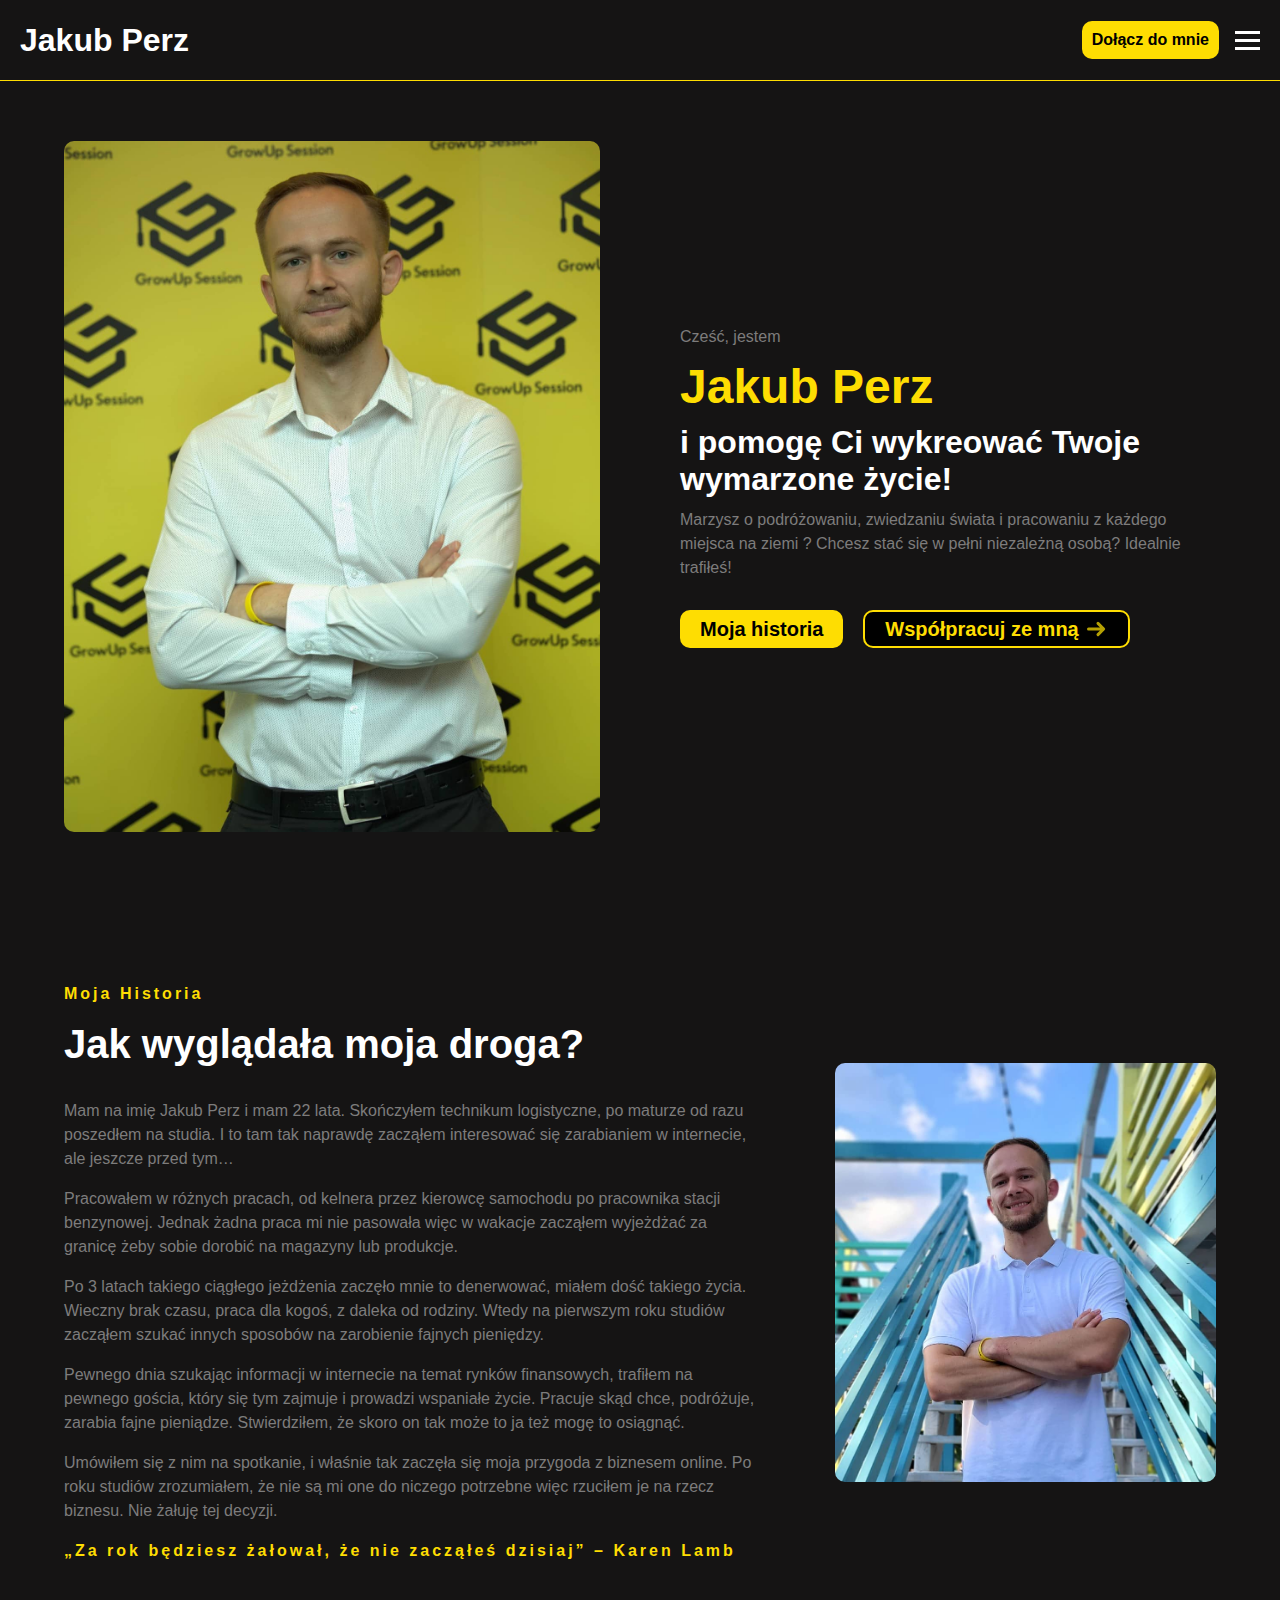
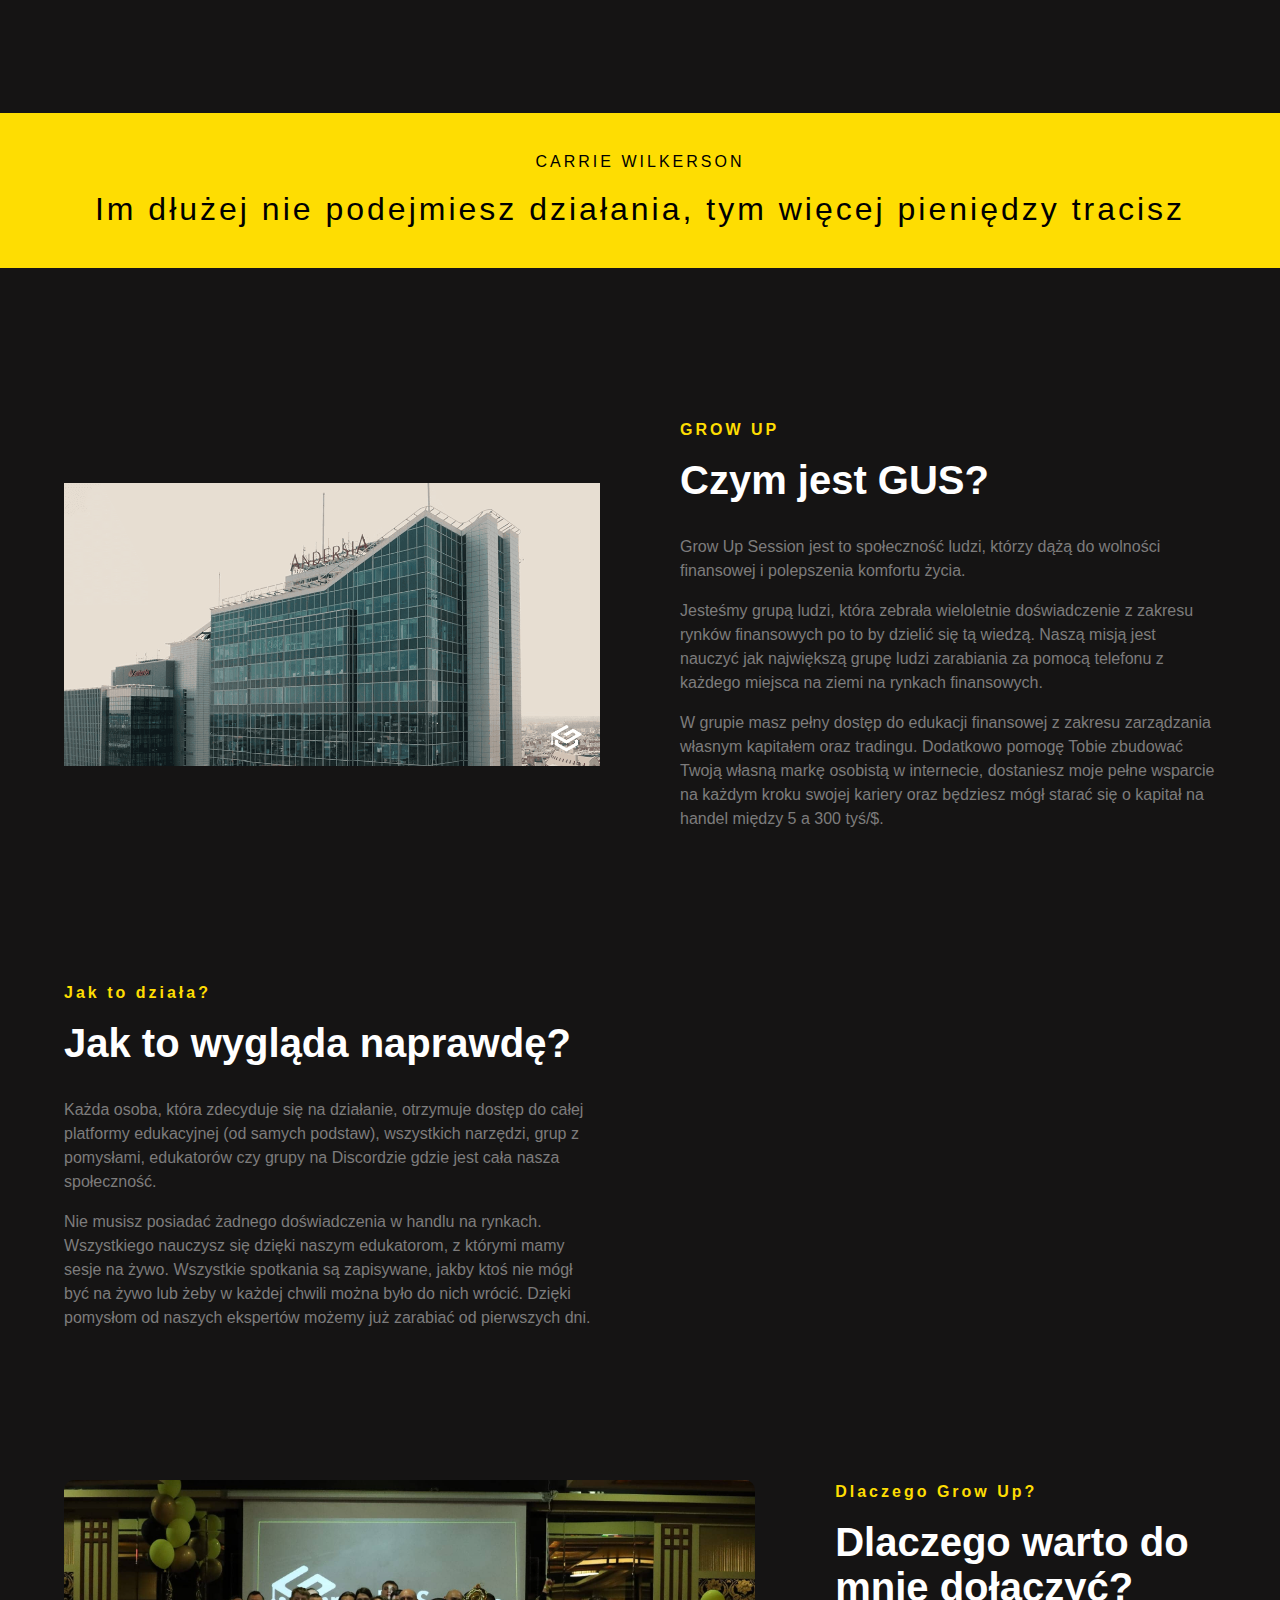
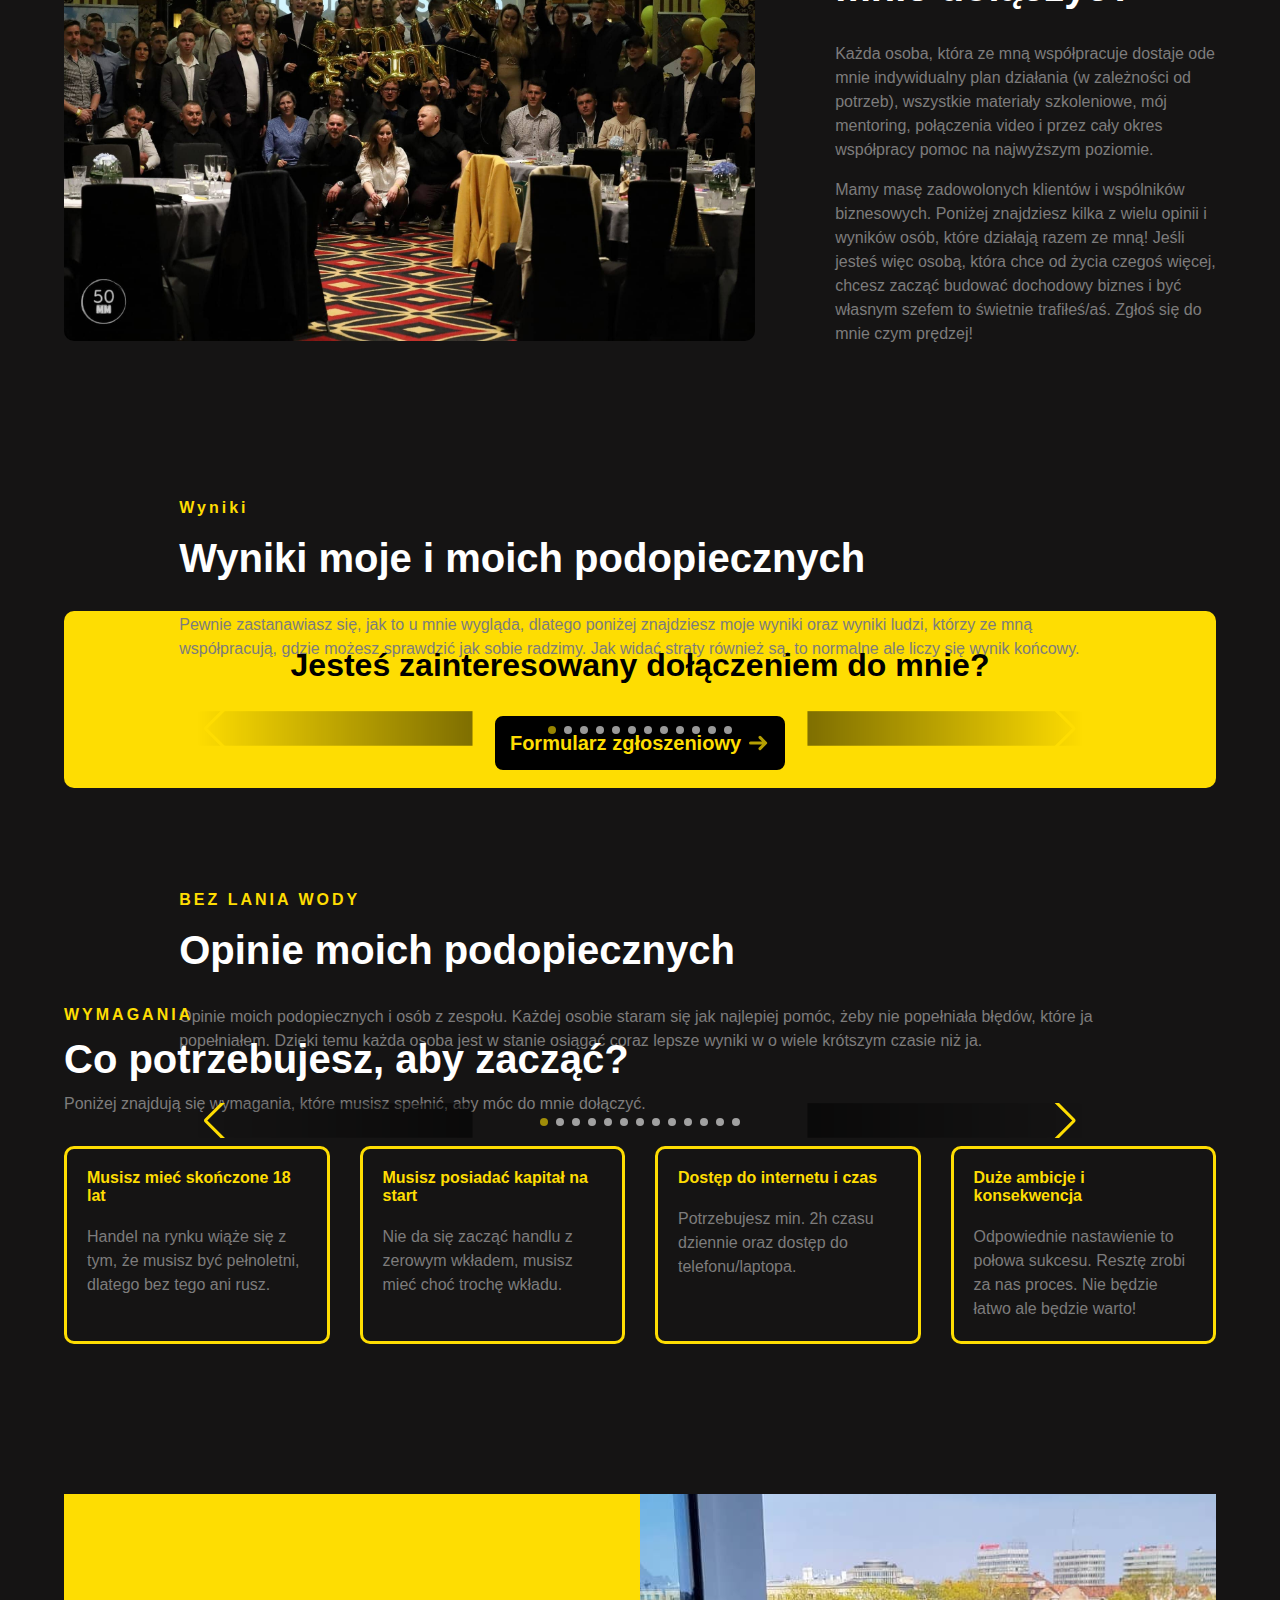
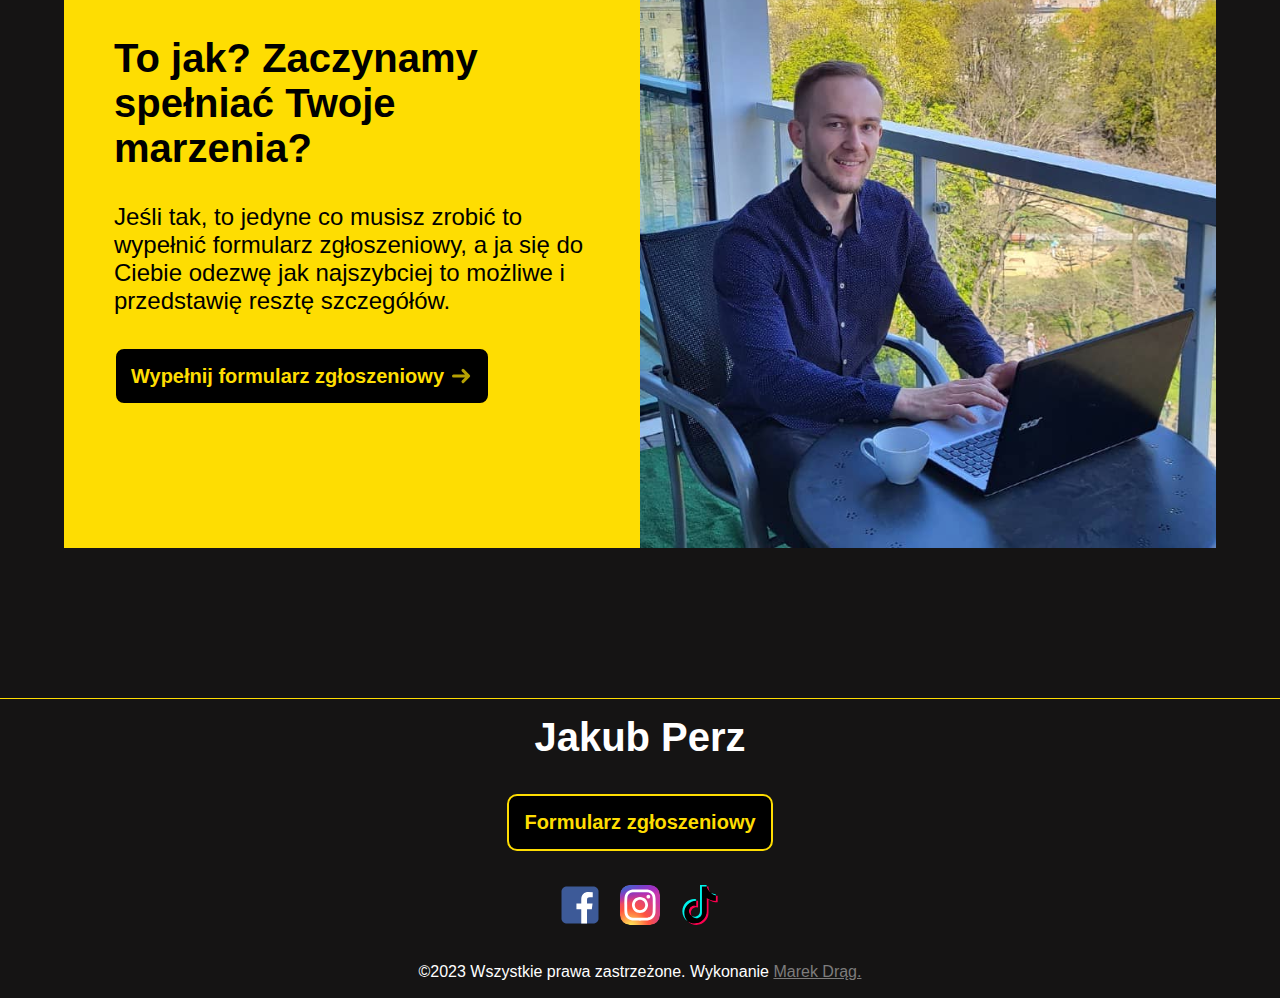
==== commit d494a37f: "add seo" ====
--- a/index.html
+++ b/index.html
@@ -3,6 +3,28 @@
   <head>
     <meta charset="UTF-8" />
     <meta name="viewport" content="width=device-width, initial-scale=1.0" />
+    <meta name="robots" content="index, follow" />
+    <meta name="revisit-after" content="7 days" />
+    <meta name="language" content="pl" />
+    <meta
+      name="description"
+      content="Pomagam osobom zarabiać przy pomocy telefonu i internetu, moi współpracownicy zarabiają 5 cyfrowe kwoty każdego miesiąca."
+    />
+    <meta
+      name="keywords"
+      content="zarabianie online, sukces zawodowy, wolność finansowa, trading, network marketing, praca na własny rachunek, finanse osobiste, rozwój kariery, pieniądze, bogactwo"
+    />
+    <meta
+      name="og:title"
+      content="Jakub Perz - pomogę ci osiągnąć wolność finansową"
+    />
+    <meta
+      name="og:description"
+      content="Pomagam osobom zarabiać przy pomocy telefonu i internetu, moi współpracownicy zarabiają 5 cyfrowe kwoty każdego miesiąca."
+    />
+    <meta name="og:url" content="https://www.jakubperz.pl" />
+    <meta name="og:type" content="website" />
+
     <title>Jakub Perz</title>
     <link rel="stylesheet" type="text/css" href="./css/style.css" />
     <link
@@ -81,7 +103,10 @@
     <main class="container">
       <div class="main__wrapper">
         <section class="about section">
-          <img src="./assets/images/Zdjęcia/9.jpg" alt="" />
+          <img
+            src="./assets/images/Zdjęcia/9.jpg"
+            alt="kuba na tle plakatu grow up session"
+          />
           <div class="about__text">
             <div class="about__text--small">Cześć, jestem</div>
             <h2 class="about__text__name">Jakub Perz</h2>
@@ -147,7 +172,10 @@
               „Za rok będziesz żałował, że nie zacząłeś dzisiaj” – Karen Lamb
             </div>
           </div>
-          <img src="./assets/images/Zdjęcia/8.jpg" />
+          <img
+            src="./assets/images/Zdjęcia/8.jpg"
+            alt="kuba stoi z uśmiechem na twarzy"
+          />
         </section>
       </div>
       <section class="quote">
@@ -218,7 +246,11 @@
           ></iframe>
         </section>
         <section id="dlaczego-warto?" class="why section">
-          <img src="./assets/images/Zdjęcia/group.JPG" loading="lazy" />
+          <img
+            src="./assets/images/Zdjęcia/group.JPG"
+            loading="lazy"
+            alt="zdjęcie grupy z eventu grow up"
+          />
           <div class="why__text-wrapper">
             <div class="why__text">Dlaczego Grow Up?</div>
             <h2 class="why__title">Dlaczego warto do mnie dołączyć?</h2>
@@ -253,40 +285,88 @@
           <div class="swiper">
             <div class="swiper-wrapper">
               <div class="swiper-slide">
-                <img src="./assets/images/Wyniki/1.jpg" loading="lazy" />
-              </div>
-              <div class="swiper-slide">
-                <img src="./assets/images/Wyniki/2.jpg" loading="lazy" />
-              </div>
-              <div class="swiper-slide">
-                <img src="./assets/images/Wyniki/3.jpg" loading="lazy" />
-              </div>
-              <div class="swiper-slide">
-                <img src="./assets/images/Wyniki/4.jpg" loading="lazy" />
-              </div>
-              <div class="swiper-slide">
-                <img src="./assets/images/Wyniki/5.jpg" loading="lazy" />
-              </div>
-              <div class="swiper-slide">
-                <img src="./assets/images/Wyniki/6.jpg" loading="lazy" />
-              </div>
-              <div class="swiper-slide">
-                <img src="./assets/images/Wyniki/7.jpg" loading="lazy" />
-              </div>
-              <div class="swiper-slide">
-                <img src="./assets/images/Wyniki/8.jpg" loading="lazy" />
-              </div>
-              <div class="swiper-slide">
-                <img src="./assets/images/Wyniki/9.jpg" loading="lazy" />
-              </div>
-              <div class="swiper-slide">
-                <img src="./assets/images/Wyniki/10.jpg" loading="lazy" />
-              </div>
-              <div class="swiper-slide">
-                <img src="./assets/images/Wyniki/11.jpg" loading="lazy" />
-              </div>
-              <div class="swiper-slide">
-                <img src="./assets/images/Wyniki/12.jpg" loading="lazy" />
+                <img
+                  src="./assets/images/Wyniki/1.jpg"
+                  loading="lazy"
+                  alt="wyniki 1"
+                />
+              </div>
+              <div class="swiper-slide">
+                <img
+                  src="./assets/images/Wyniki/2.jpg"
+                  loading="lazy"
+                  alt="wyniki 2"
+                />
+              </div>
+              <div class="swiper-slide">
+                <img
+                  src="./assets/images/Wyniki/3.jpg"
+                  loading="lazy"
+                  alt="wyniki 3"
+                />
+              </div>
+              <div class="swiper-slide">
+                <img
+                  src="./assets/images/Wyniki/4.jpg"
+                  loading="lazy"
+                  alt="wyniki 4"
+                />
+              </div>
+              <div class="swiper-slide">
+                <img
+                  src="./assets/images/Wyniki/5.jpg"
+                  loading="lazy"
+                  alt="wyniki 5"
+                />
+              </div>
+              <div class="swiper-slide">
+                <img
+                  src="./assets/images/Wyniki/6.jpg"
+                  loading="lazy"
+                  alt="wyniki 6"
+                />
+              </div>
+              <div class="swiper-slide">
+                <img
+                  src="./assets/images/Wyniki/7.jpg"
+                  loading="lazy"
+                  alt="wyniki 7"
+                />
+              </div>
+              <div class="swiper-slide">
+                <img
+                  src="./assets/images/Wyniki/8.jpg"
+                  loading="lazy"
+                  alt="wyniki 8"
+                />
+              </div>
+              <div class="swiper-slide">
+                <img
+                  src="./assets/images/Wyniki/9.jpg"
+                  loading="lazy"
+                  alt="wyniki 9"
+                />
+              </div>
+              <div class="swiper-slide">
+                <img
+                  src="./assets/images/Wyniki/10.jpg"
+                  loading="lazy"
+                  alt="wyniki 10"
+                />
+              </div>
+              <div class="swiper-slide">
+                <img
+                  src="./assets/images/Wyniki/11.jpg"
+                  loading="lazy"
+                  alt="wyniki 11"
+                />
+              </div>
+              <div class="swiper-slide">
+                <img
+                  src="./assets/images/Wyniki/12.jpg"
+                  loading="lazy"
+                  alt="wyniki 12"
+                />
               </div>
             </div>
             <div class="swiper-pagination"></div>
@@ -321,45 +401,98 @@
           <div class="swiper">
             <div class="swiper-wrapper">
               <div class="swiper-slide">
-                <img src="./assets/images/Opinie/1.jpg" loading="lazy" />
-              </div>
-              <div class="swiper-slide">
-                <img src="./assets/images/Opinie/2.jpg" loading="lazy" />
-              </div>
-              <div class="swiper-slide">
-                <img src="./assets/images/Opinie/3.jpg" loading="lazy" />
-              </div>
-              <div class="swiper-slide">
-                <img src="./assets/images/Opinie/4.jpg" loading="lazy" />
-              </div>
-              <div class="swiper-slide">
-                <img src="./assets/images/Opinie/5.jpg" loading="lazy" />
-              </div>
-              <div class="swiper-slide">
-                <img src="./assets/images/Opinie/6.jpg" loading="lazy" />
-              </div>
-              <div class="swiper-slide">
-                <img src="./assets/images/Opinie/7.jpg" loading="lazy" />
-              </div>
-              <div class="swiper-slide">
-                <img src="./assets/images/Opinie/8.jpg" loading="lazy" />
-              </div>
-              <div class="swiper-slide">
-                <img src="./assets/images/Opinie/9.jpg" loading="lazy" />
-              </div>
-              <div class="swiper-slide">
-                <img src="./assets/images/Opinie/10.jpg" loading="lazy" />
-              </div>
-              <div class="swiper-slide">
-                <img src="./assets/images/Opinie/11.jpg" loading="lazy" />
-              </div>
-              <div class="swiper-slide">
-                <img src="./assets/images/Opinie/12.jpg" loading="lazy" />
-              </div>
-              <div class="swiper-slide">
-                <img src="./assets/images/Opinie/13.jpg" loading="lazy" />
-              </div>
-            </div>
+                <img
+                  src="./assets/images/Opinie/1.jpg"
+                  loading="lazy"
+                  alt="opinia 1"
+                />
+              </div>
+              <div class="swiper-slide">
+                <img
+                  src="./assets/images/Opinie/2.jpg"
+                  loading="lazy"
+                  alt="opinia 2"
+                />
+              </div>
+              <div class="swiper-slide">
+                <img
+                  src="./assets/images/Opinie/3.jpg"
+                  loading="lazy"
+                  alt="opinia 3"
+                />
+              </div>
+              <div class="swiper-slide">
+                <img
+                  src="./assets/images/Opinie/4.jpg"
+                  loading="lazy"
+                  alt="opinia 4"
+                />
+              </div>
+              <div class="swiper-slide">
+                <img
+                  src="./assets/images/Opinie/5.jpg"
+                  loading="lazy"
+                  alt="opinia 5"
+                />
+              </div>
+              <div class="swiper-slide">
+                <img
+                  src="./assets/images/Opinie/6.jpg"
+                  loading="lazy"
+                  alt="opinia 6"
+                />
+              </div>
+              <div class="swiper-slide">
+                <img
+                  src="./assets/images/Opinie/7.jpg"
+                  loading="lazy"
+                  alt="opinia 7"
+                />
+              </div>
+              <div class="swiper-slide">
+                <img
+                  src="./assets/images/Opinie/8.jpg"
+                  loading="lazy"
+                  alt="opinia 8"
+                />
+              </div>
+              <div class="swiper-slide">
+                <img
+                  src="./assets/images/Opinie/9.jpg"
+                  loading="lazy"
+                  alt="opinia 9"
+                />
+              </div>
+              <div class="swiper-slide">
+                <img
+                  src="./assets/images/Opinie/10.jpg"
+                  loading="lazy"
+                  alt="opinia 10"
+                />
+              </div>
+              <div class="swiper-slide">
+                <img
+                  src="./assets/images/Opinie/11.jpg"
+                  loading="lazy"
+                  alt="opinia 11"
+                />
+              </div>
+              <div class="swiper-slide">
+                <img
+                  src="./assets/images/Opinie/12.jpg"
+                  loading="lazy"
+                  alt="opinia 12"
+                />
+              </div>
+              <div class="swiper-slide">
+                <img
+                  src="./assets/images/Opinie/13.jpg"
+                  loading="lazy"
+                  alt="opinia 13"
+                />
+              </div>
+            </div>
+            <div class="swiper-pagination"></div>
             <button class="swiper-button-next"></button>
             <button class="swiper-button-prev"></button>
           </div>
@@ -425,7 +558,10 @@
               />
             </a>
           </div>
-          <img src="./assets/images/Zdjęcia/5.jpg" />
+          <img
+            src="./assets/images/Zdjęcia/5.jpg"
+            alt="kuba patrzy z uśmiechem w kamerę przy laptopie na balkonie"
+          />
         </section>
       </div>
     </main>
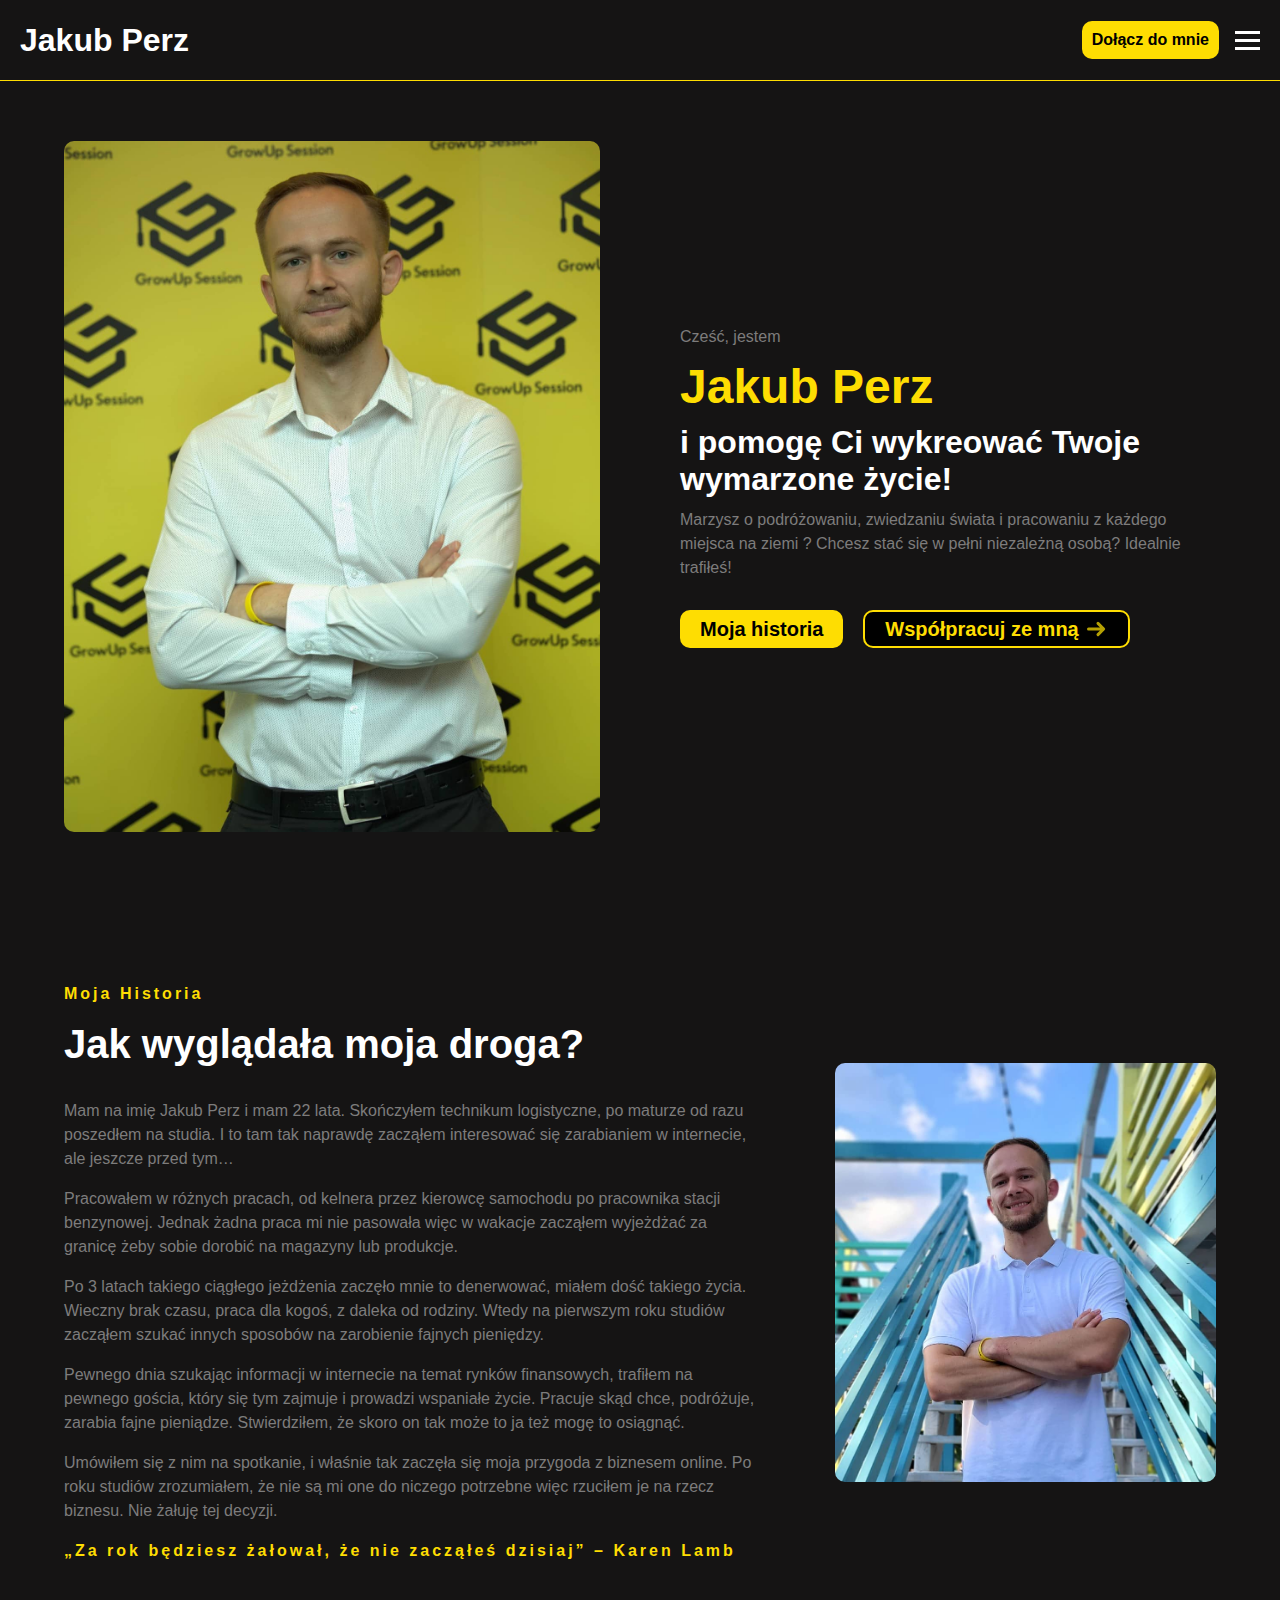
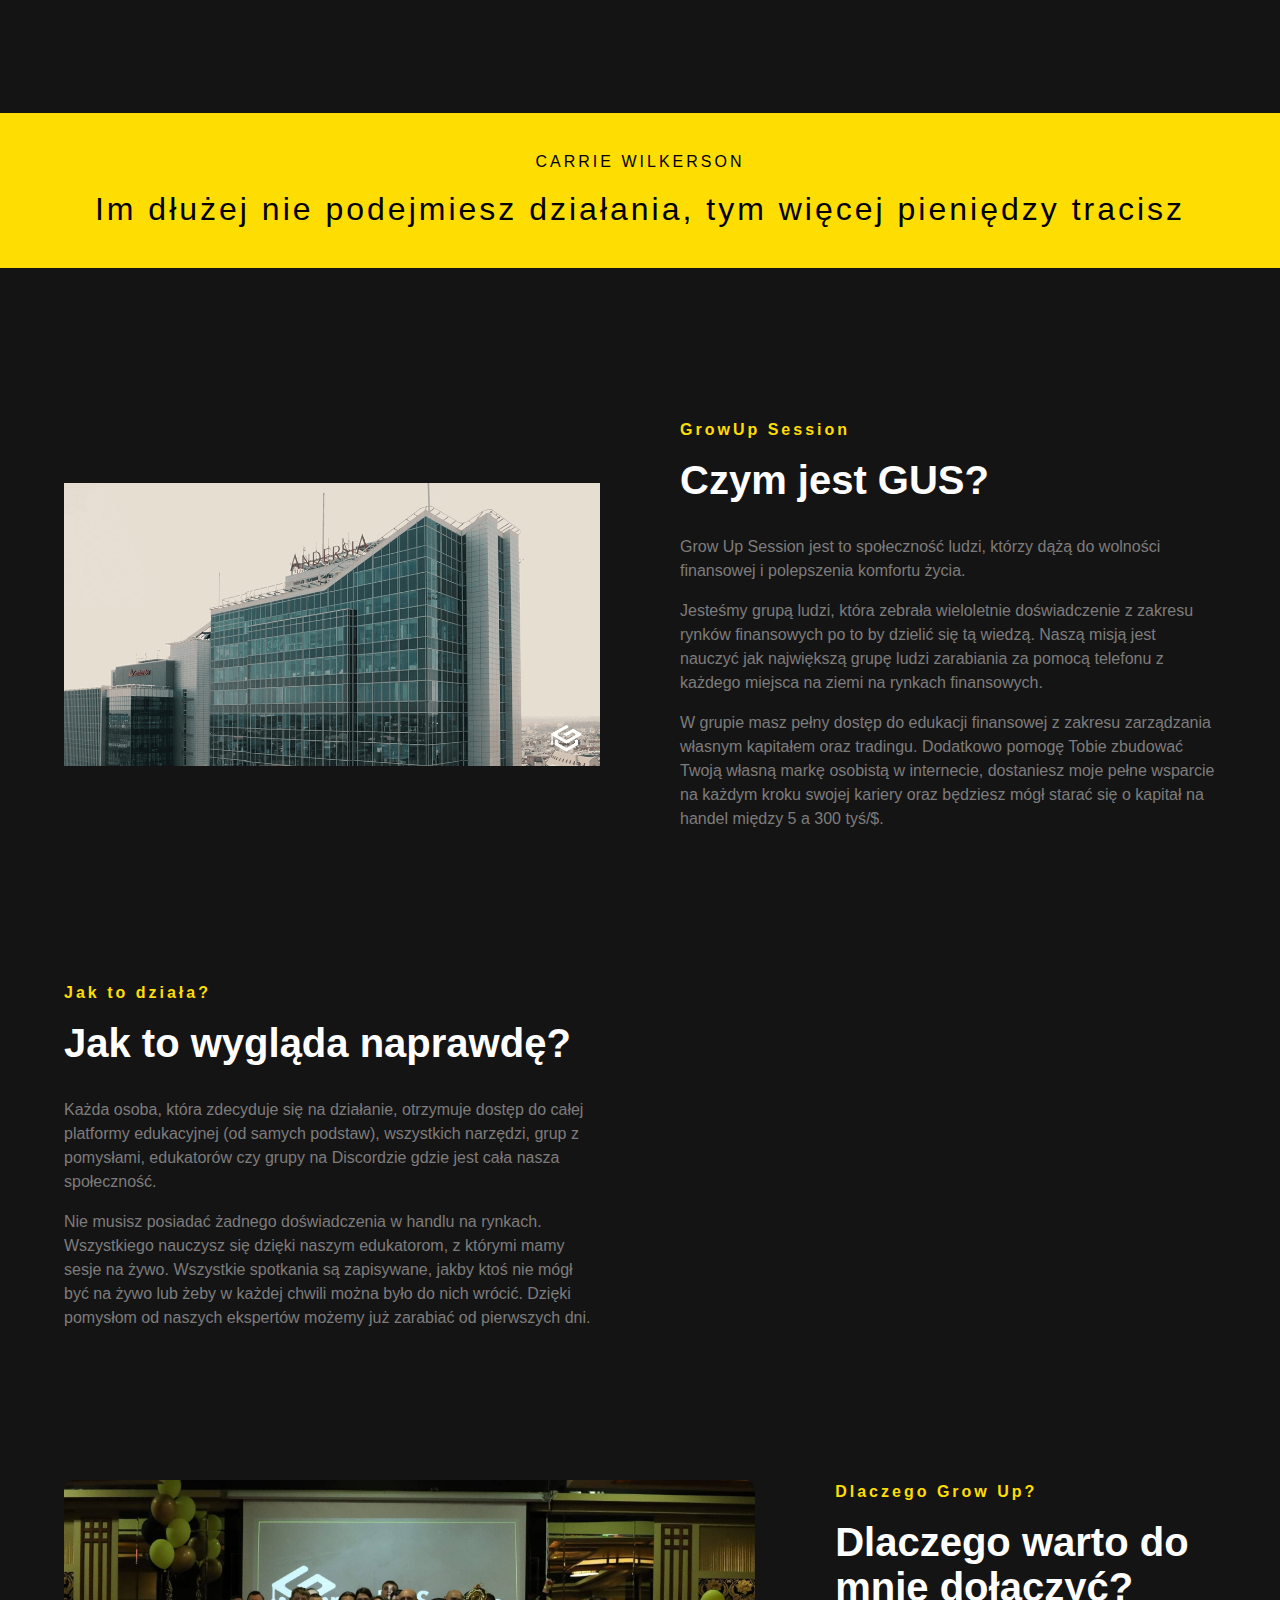
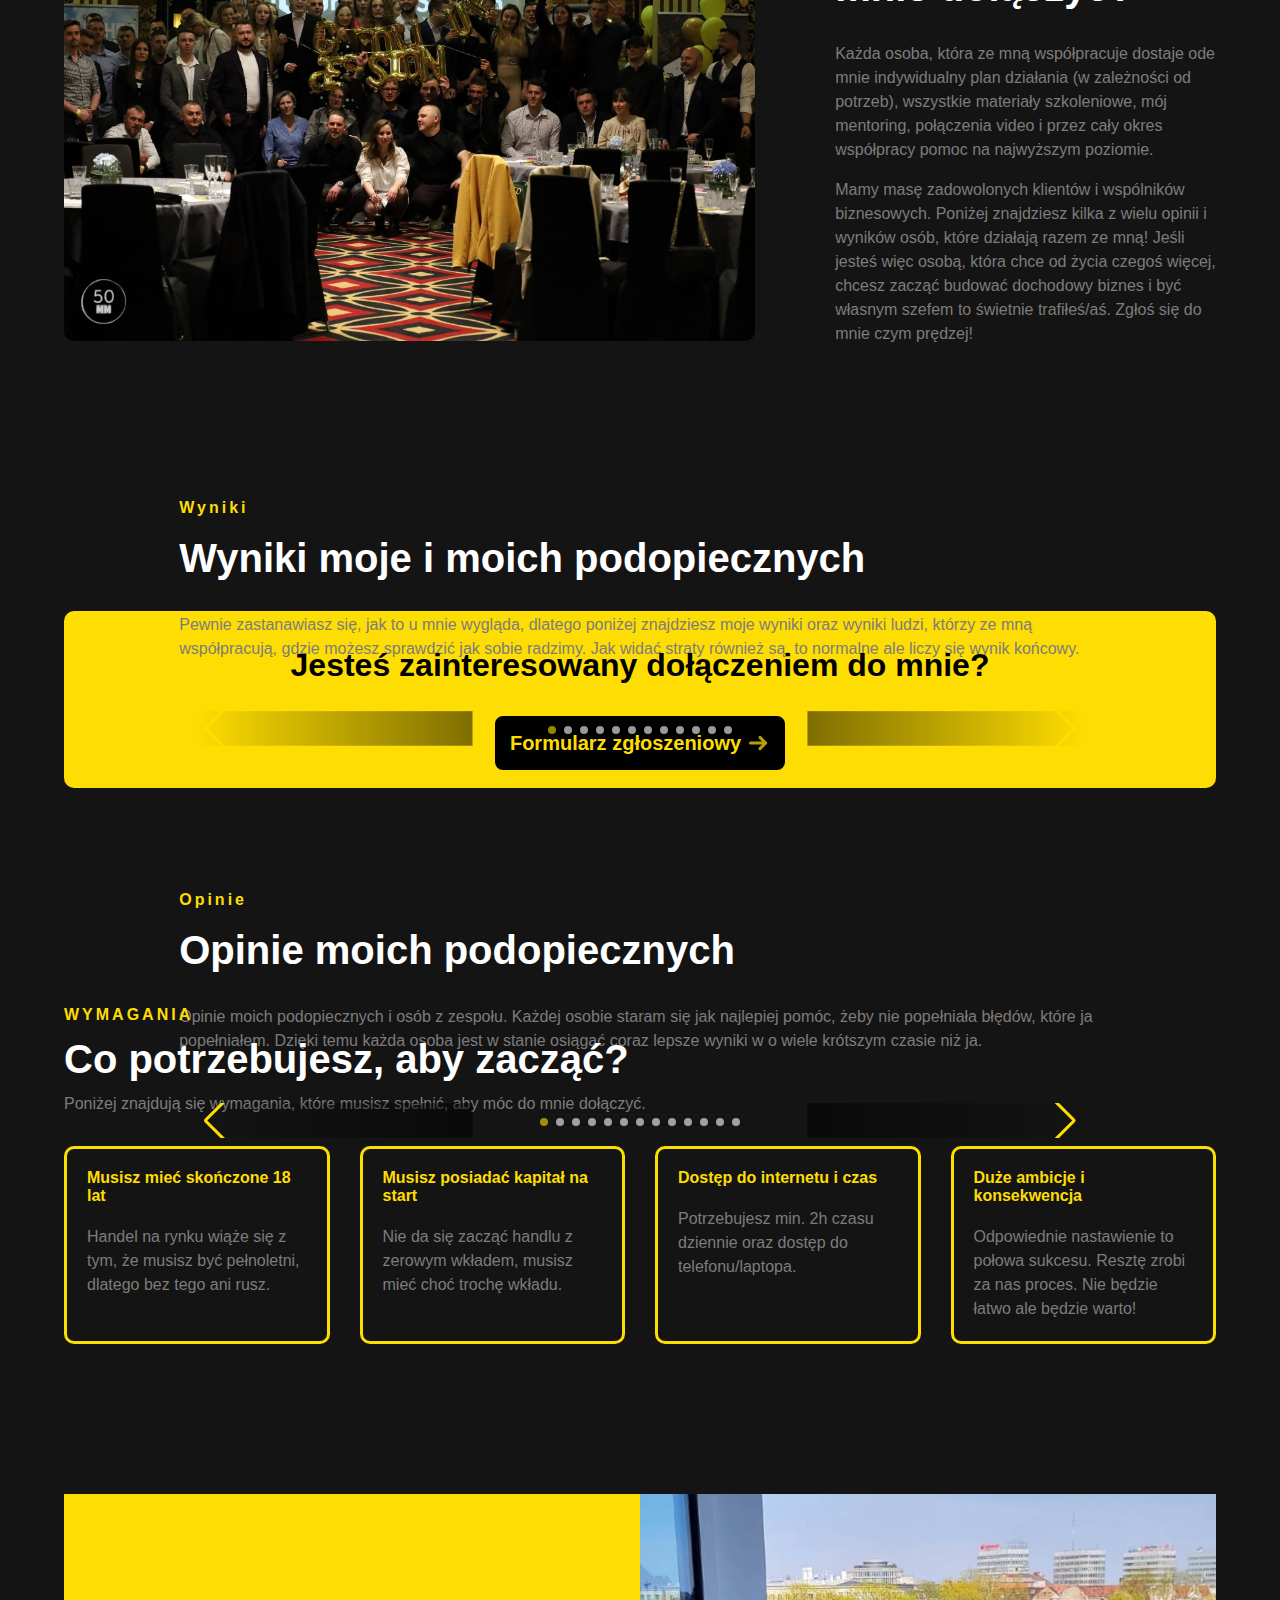
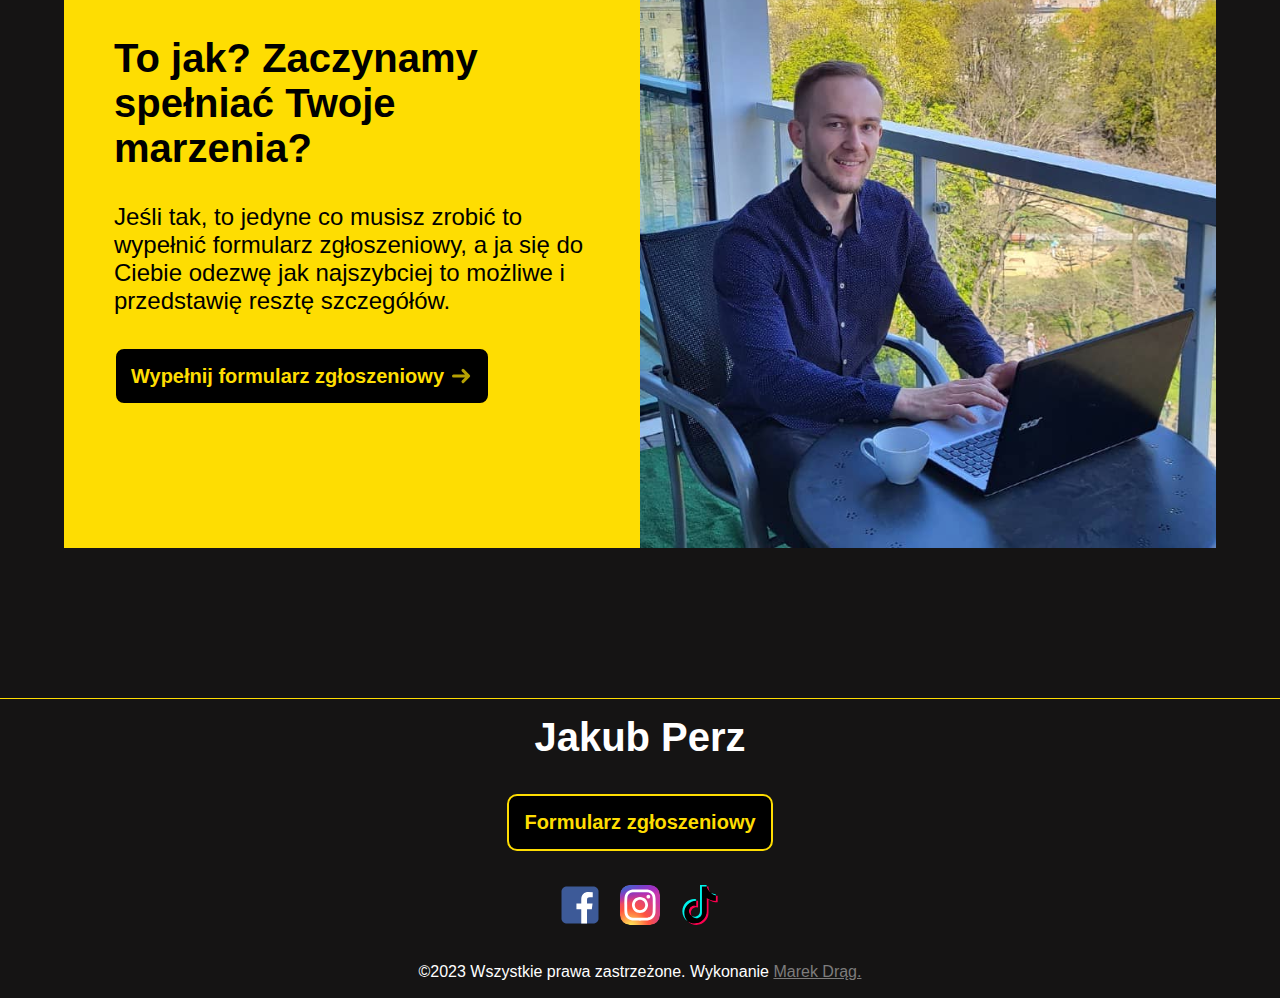
==== commit d67c0dd0: "fix text misspeling" ====
--- a/index.html
+++ b/index.html
@@ -197,7 +197,7 @@
             Twoja przeglądarka nie wspiera video
           </video>
           <div class="company__text-wrapper">
-            <div class="company__text">GROW UP</div>
+            <div class="company__text">GrowUp Session</div>
             <h2 class="company__title">Czym jest GUS?</h2>
             <p>
               Grow Up Session jest to społeczność ludzi, którzy dążą do wolności
@@ -389,7 +389,7 @@
         </section>
         <section id="opinie" class="section swiper-section">
           <div class="swiper-section__text-wrapper">
-            <div class="swiper-section__title--small">BEZ LANIA WODY</div>
+            <div class="swiper-section__title--small">Opinie</div>
             <h2 class="swiper-section__title">Opinie moich podopiecznych</h2>
             <p>
               Opinie moich podopiecznych i osób z zespołu. Każdej osobie staram
--- a/css/style.css
+++ b/css/style.css
@@ -57,6 +57,11 @@
     width: 90%;
     margin-left: 5%;
     margin-right: 5%;
+  }
+}
+@media screen and (max-width: 600px) {
+  .section {
+    margin-bottom: 70px;
   }
 }
 ::-webkit-scrollbar {
@@ -689,7 +694,7 @@
   margin-top: 100px;
 }
 .thanks-wrapper .image {
-  width: 300px;
+  width: 400px;
   height: auto;
   border-radius: 10px;
   margin-top: 40px;
@@ -709,6 +714,9 @@
 }
 .thanks__text p {
   color: #7d7c7c;
+}
+.thanks__text p a {
+  color: #fedd02;
 }
 .thanks__text a {
   margin-top: 20px;
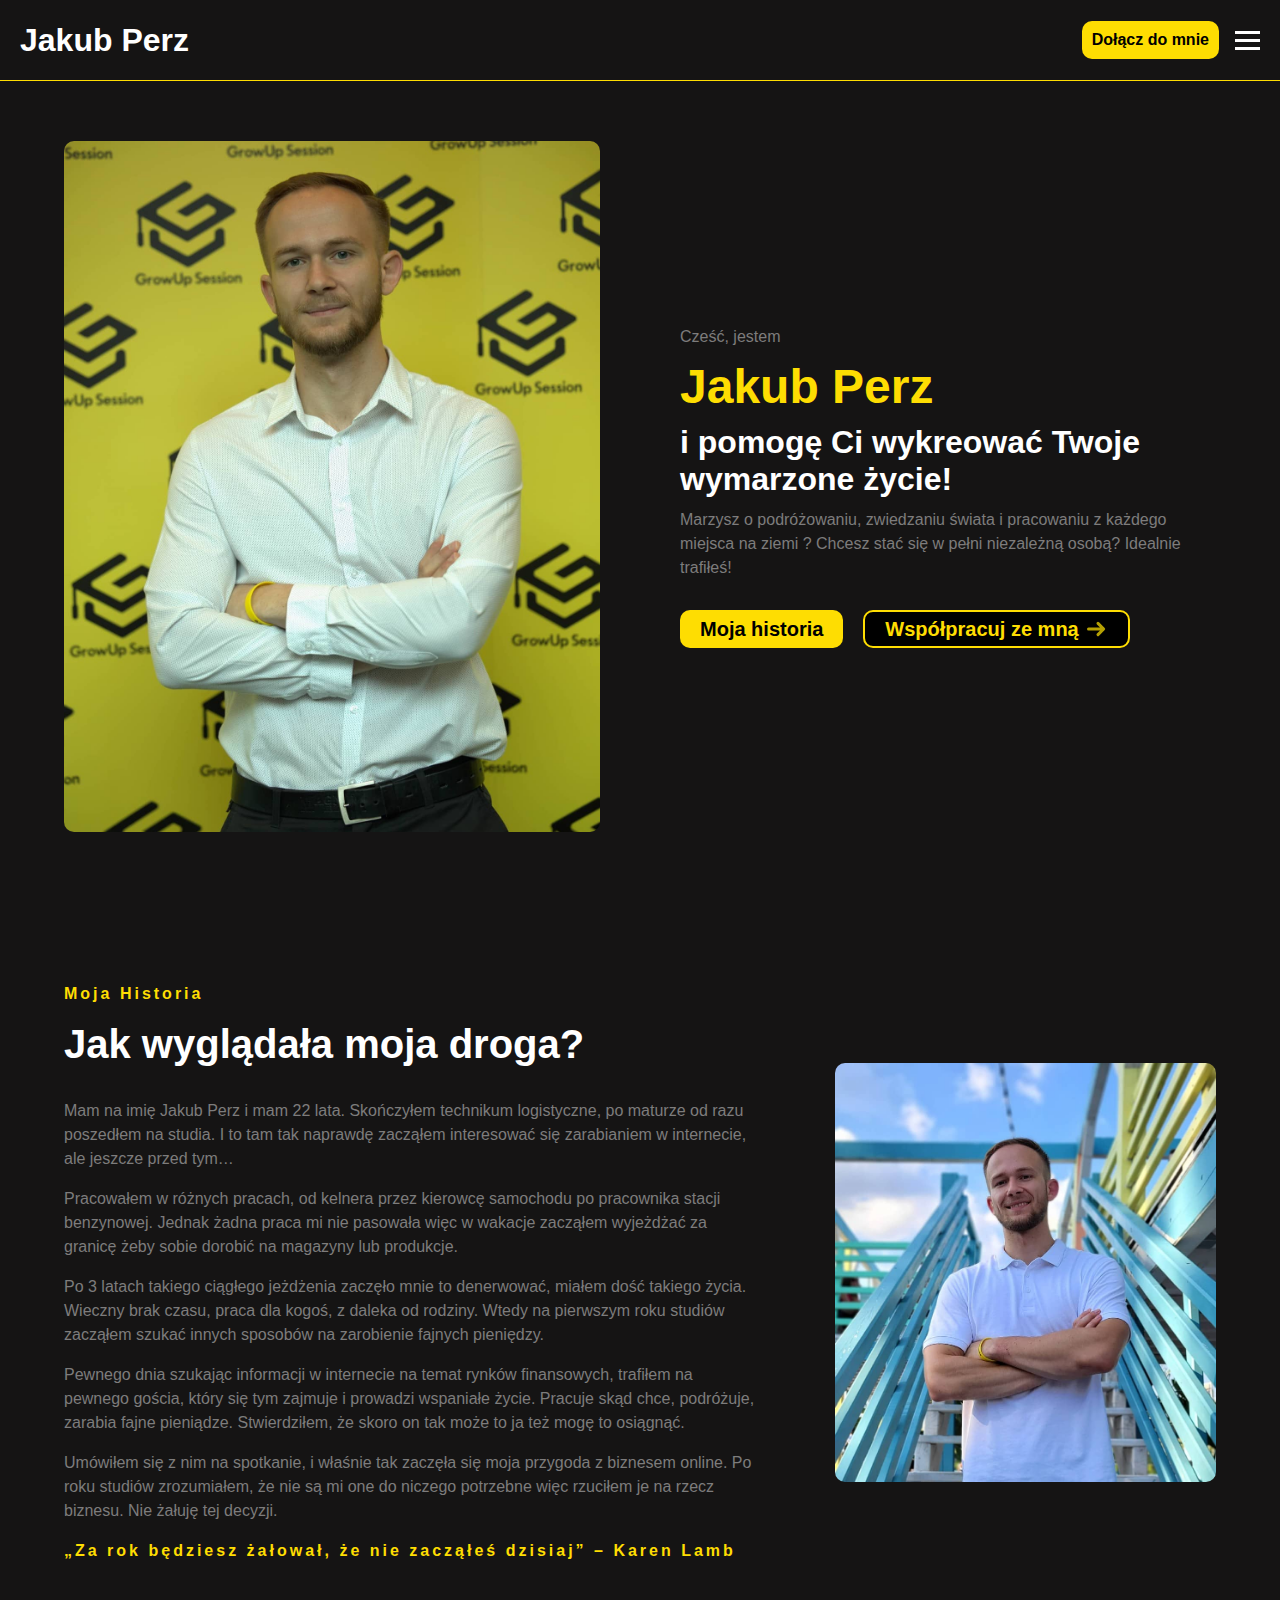
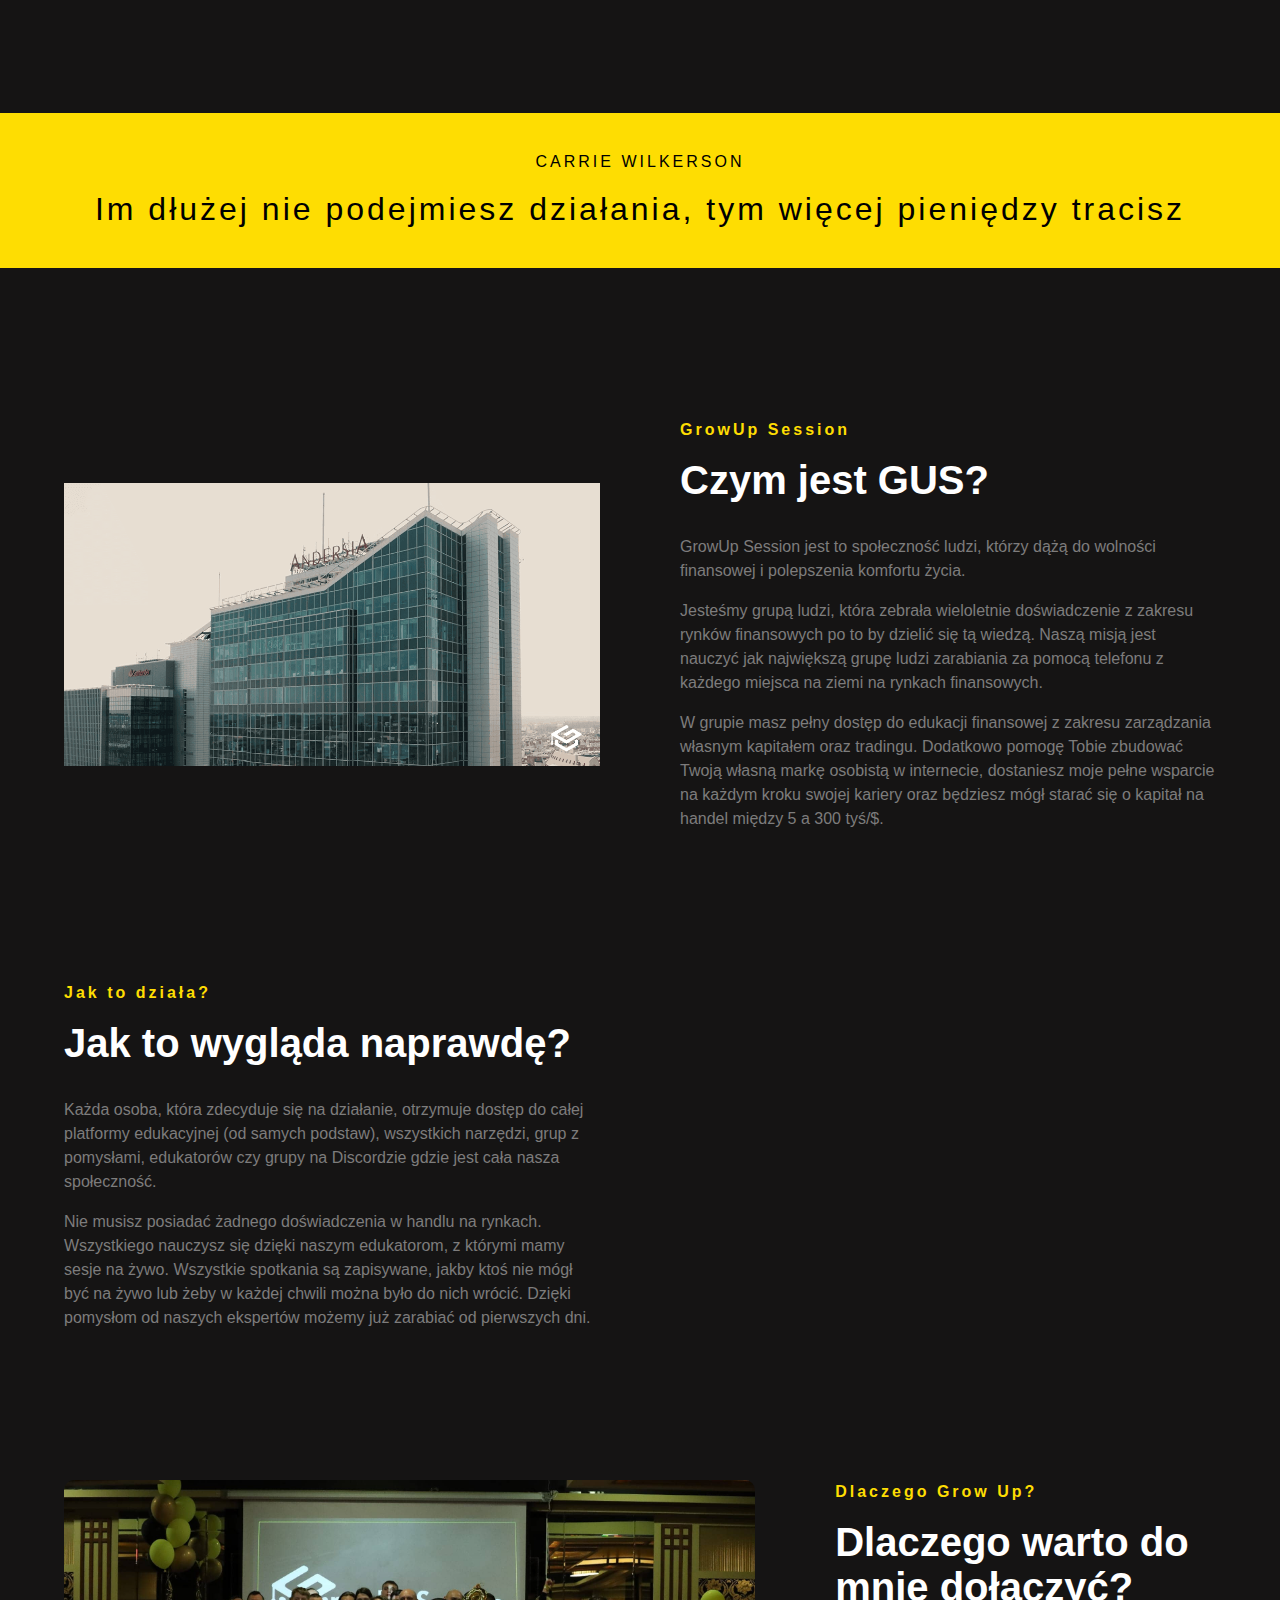
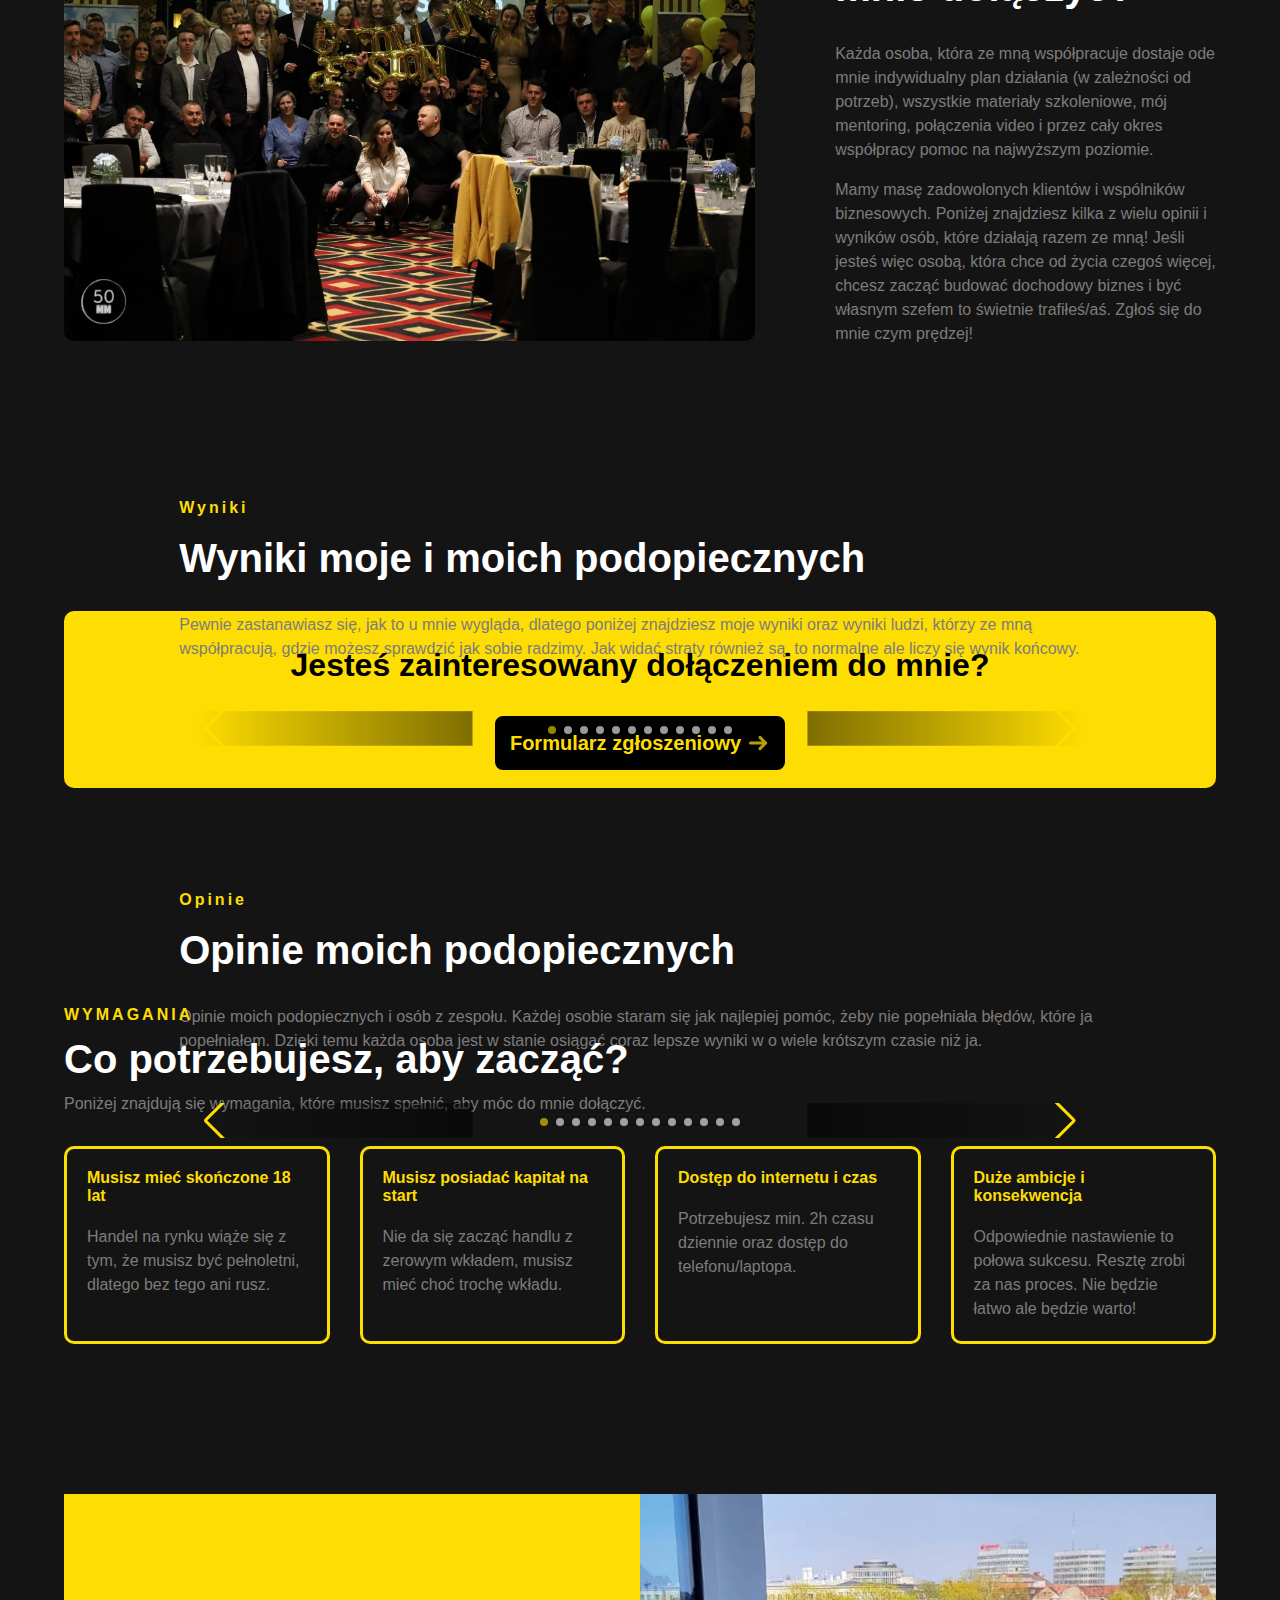
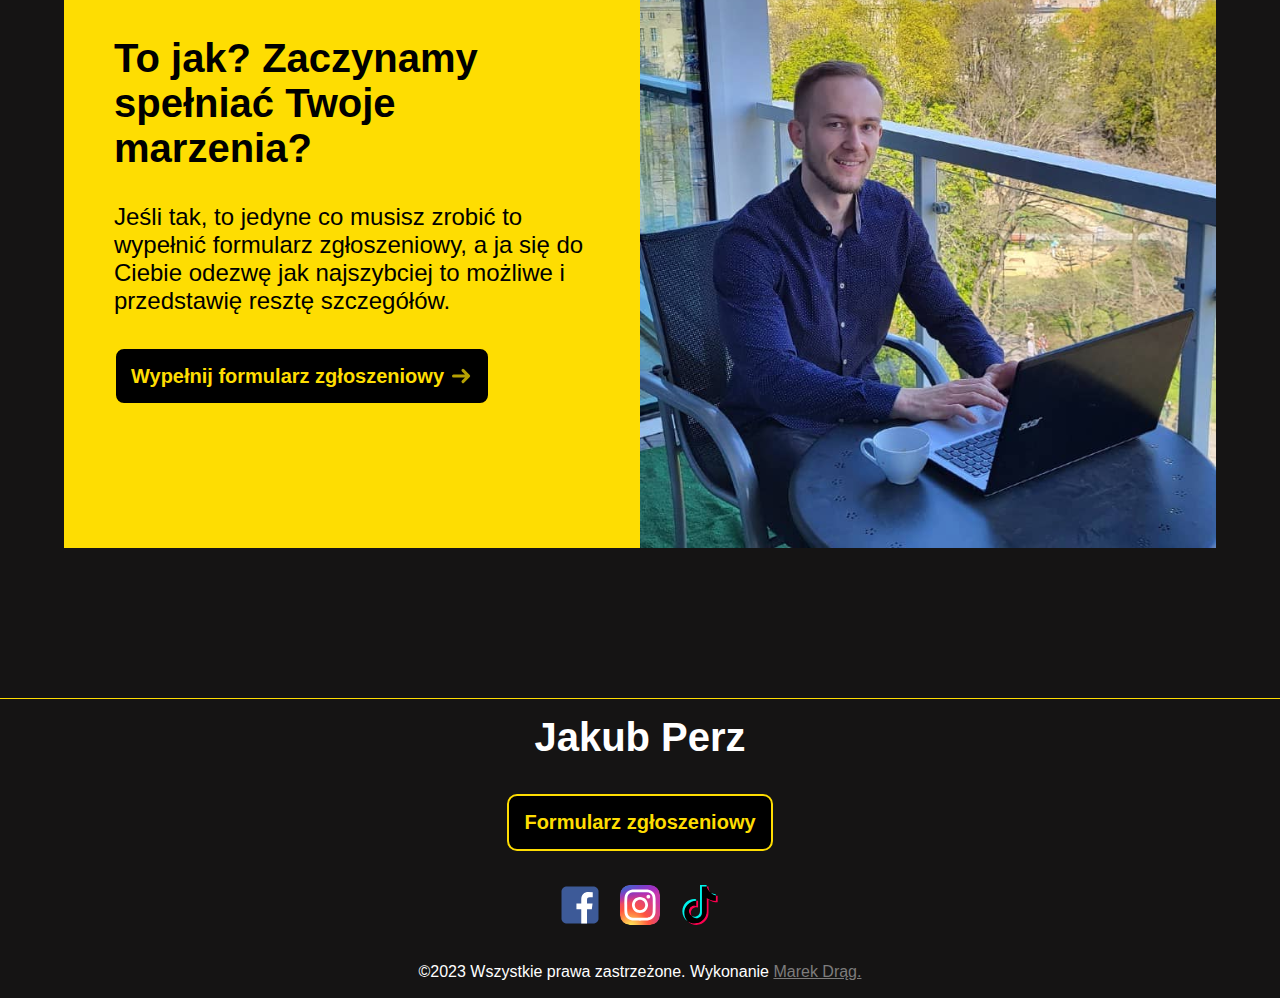
==== commit cce97e06: "change iframe src" ====
--- a/index.html
+++ b/index.html
@@ -200,7 +200,7 @@
             <div class="company__text">GrowUp Session</div>
             <h2 class="company__title">Czym jest GUS?</h2>
             <p>
-              Grow Up Session jest to społeczność ludzi, którzy dążą do wolności
+              GrowUp Session jest to społeczność ludzi, którzy dążą do wolności
               finansowej i polepszenia komfortu życia.
             </p>
             <p>
@@ -238,8 +238,8 @@
             </p>
           </div>
           <iframe
-            src="https://www.youtube.com/embed/PjYGWsgnk8g"
-            title="Pierwsza Konferencja GrowUp Session"
+            src="https://www.youtube.com/embed/PTz2DuM4TE8"
+            title="Webinar Informacyjny"
             frameborder="0"
             allow="accelerometer; autoplay; clipboard-write; encrypted-media; gyroscope; picture-in-picture; web-share"
             allowfullscreen
